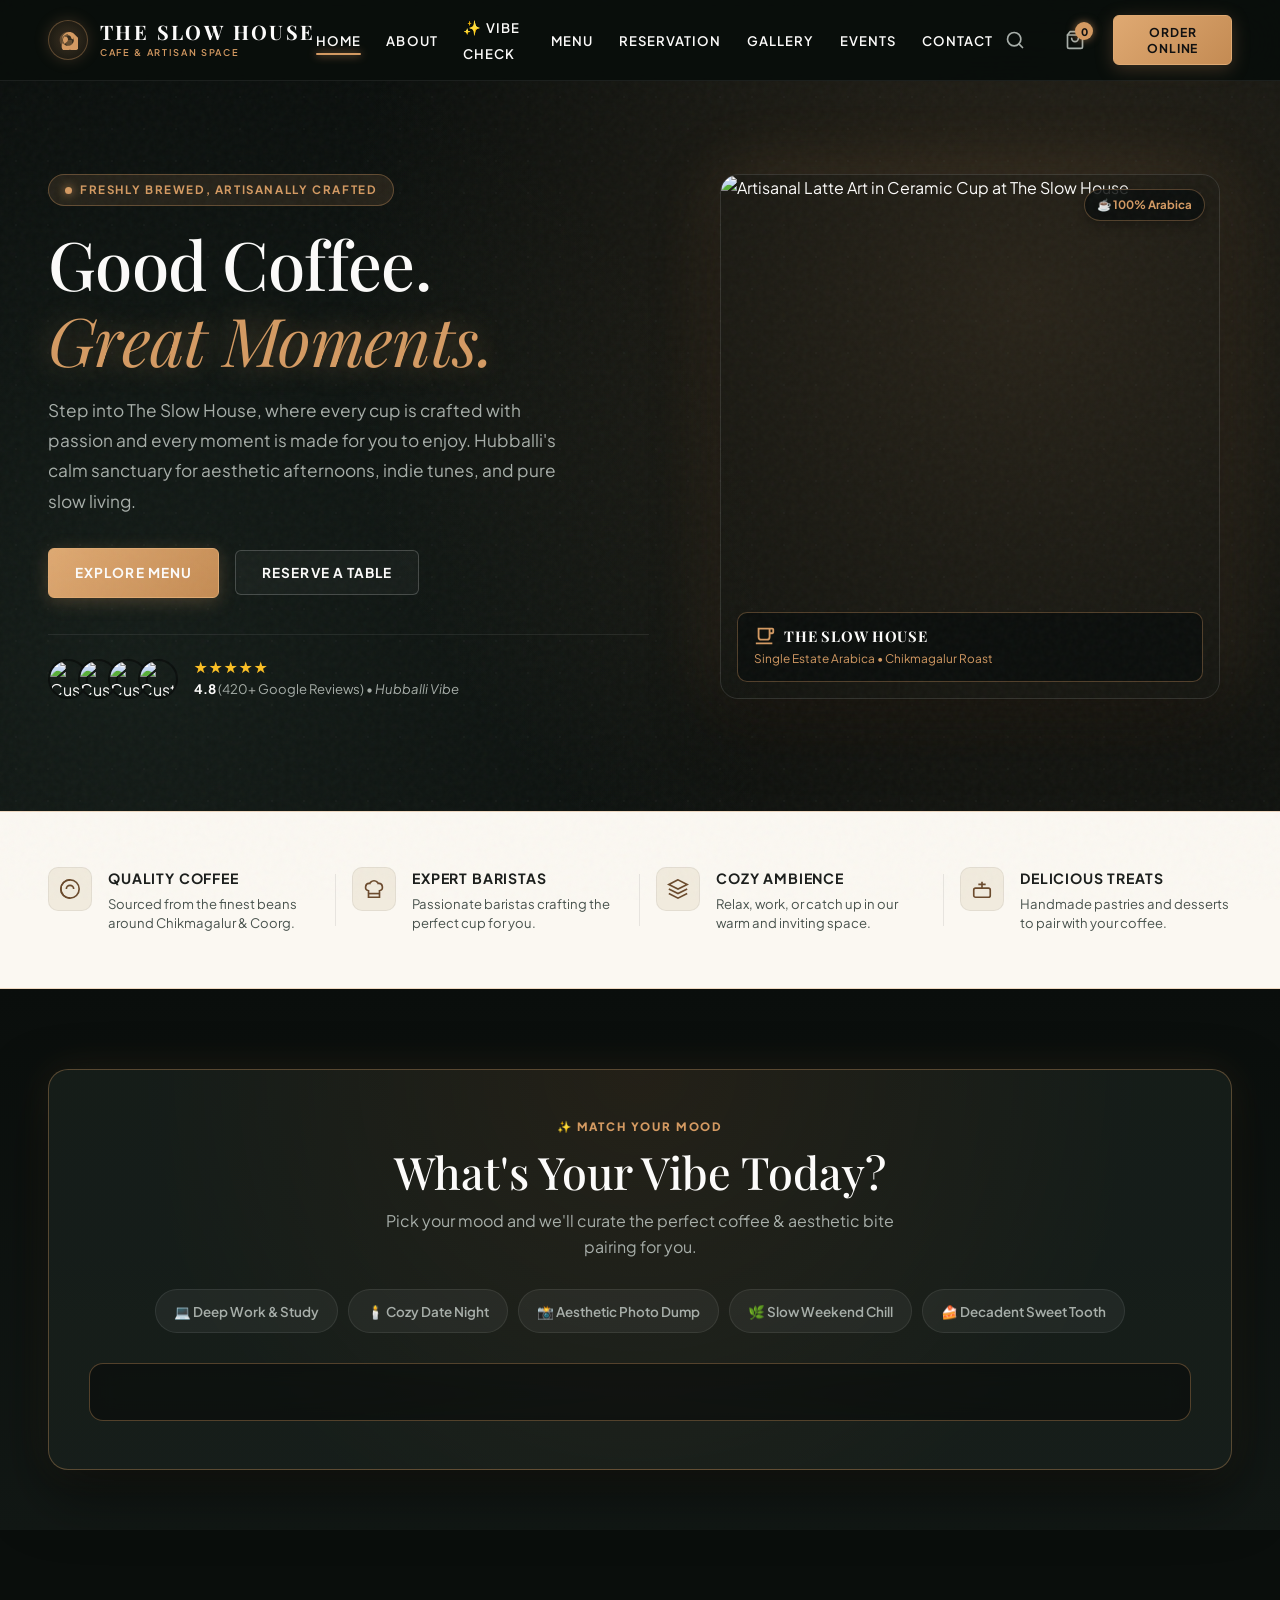
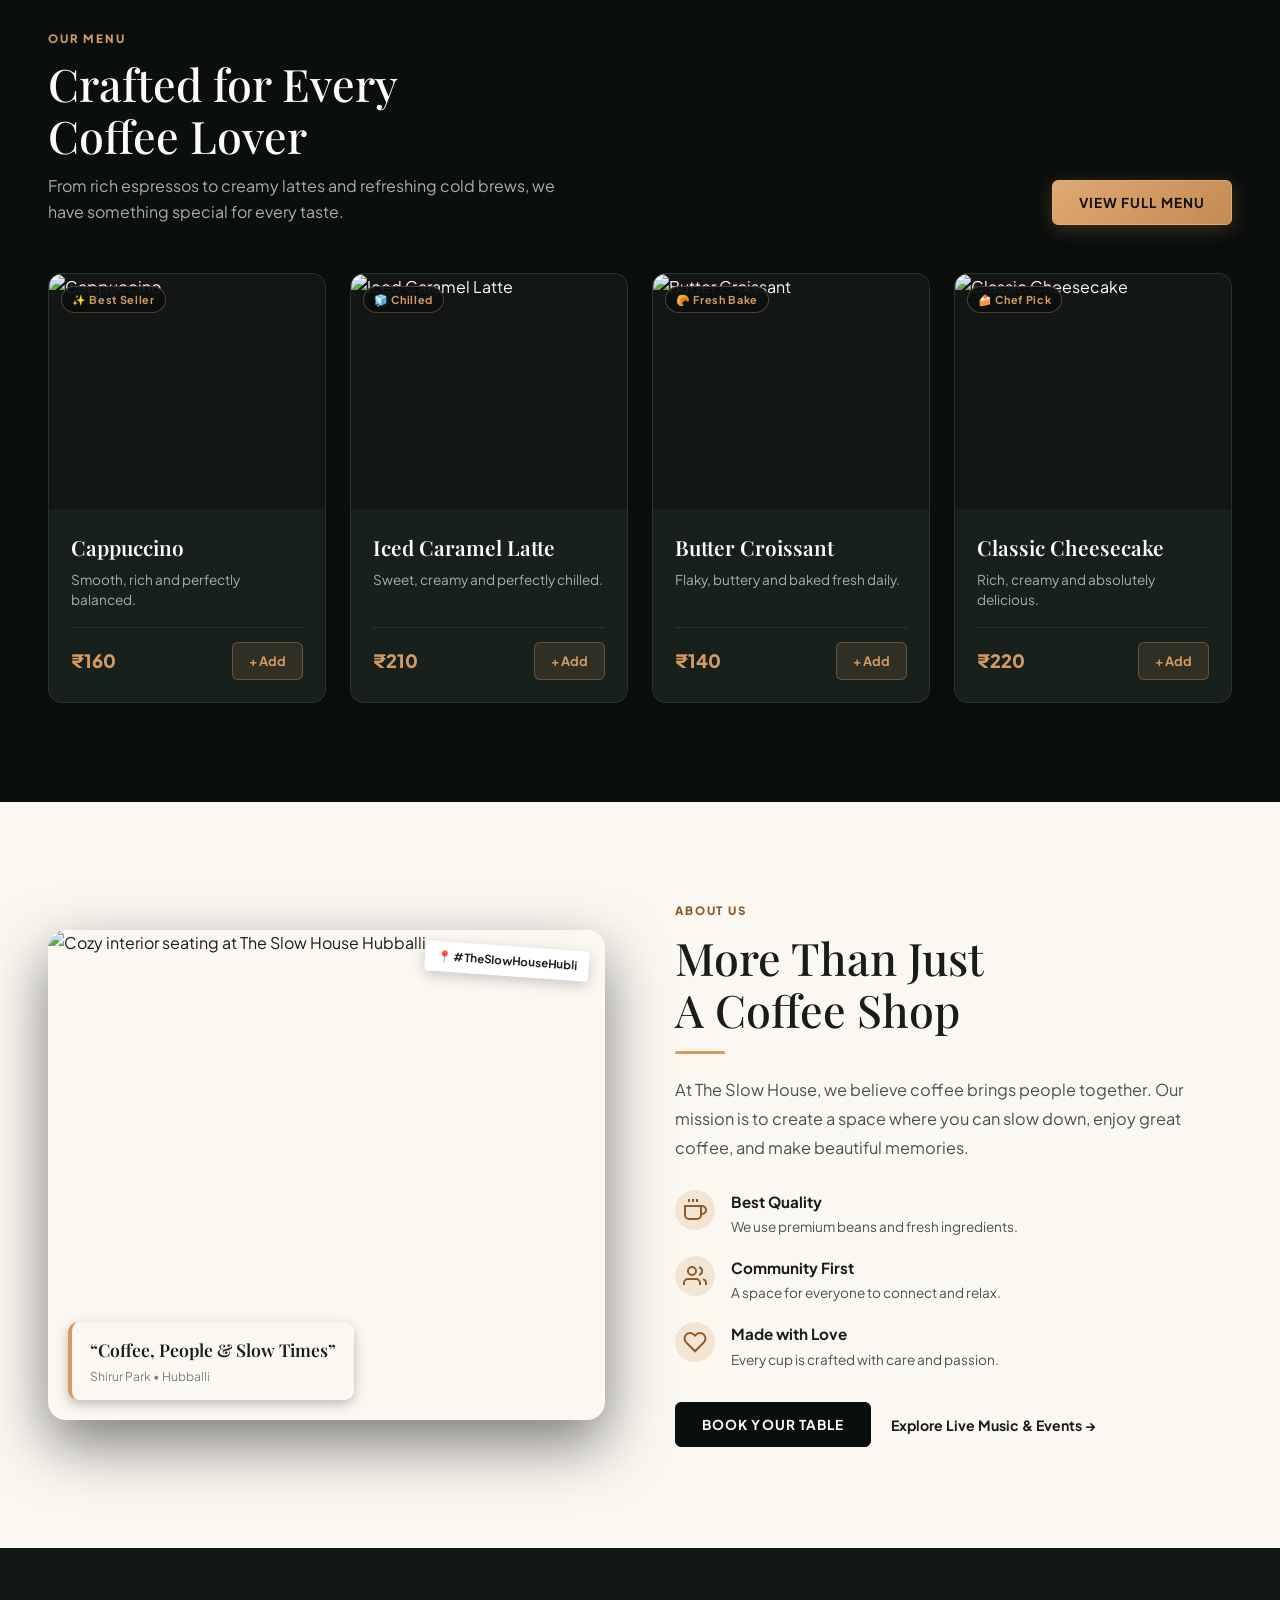
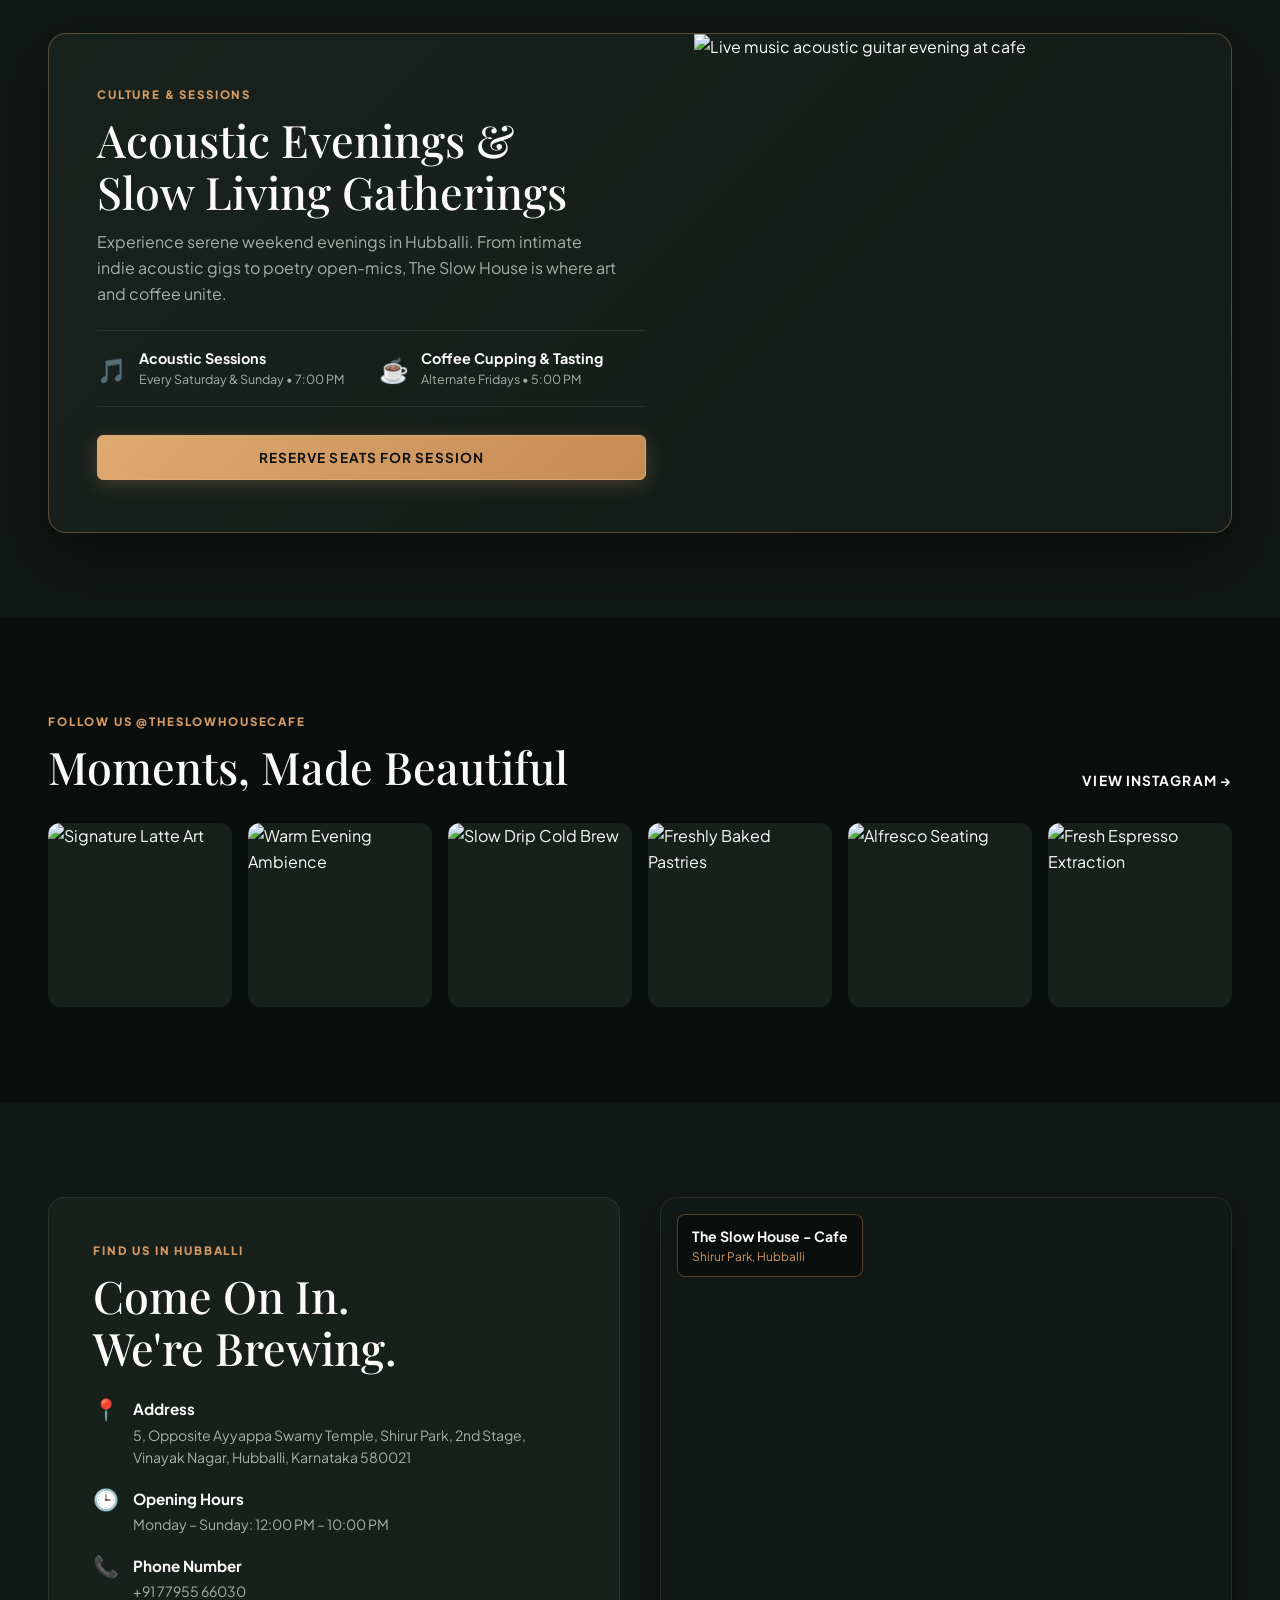
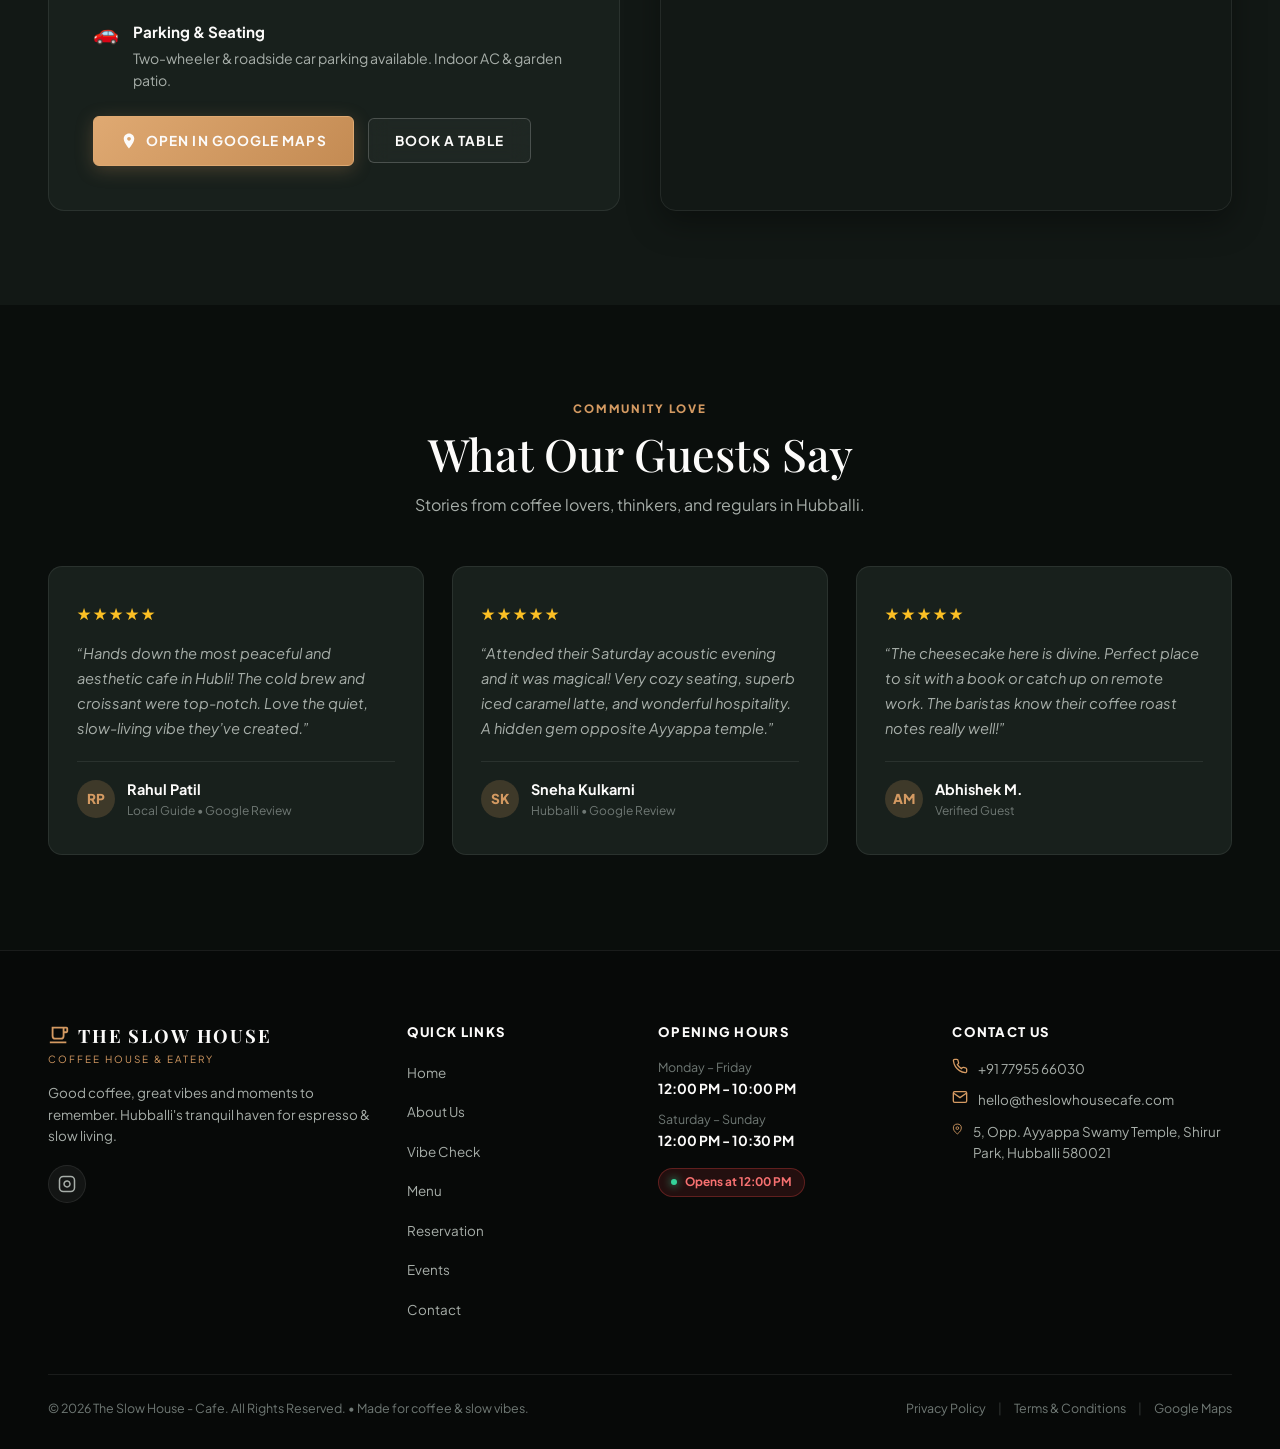
==== index.html @ 72a334a0 "Keep only Instagram icon in footer and remove others" ====
<!DOCTYPE html>
<html lang="en">
<head>
  <meta charset="UTF-8">
  <meta name="viewport" content="width=device-width, initial-scale=1.0">
  <title>The Slow House — Cafe & Artisan Space | Hubballi</title>
  <meta name="description" content="Hubballi's most aesthetic slow living cafe. Specialty coffee, artisanal sourdough, decadent cheesecakes, live indie acoustic nights, and unmatched cozy vibes.">
  
  <!-- Fonts -->
  <link rel="preconnect" href="https://fonts.googleapis.com">
  <link rel="preconnect" href="https://fonts.gstatic.com" crossorigin>
  <link href="https://fonts.googleapis.com/css2?family=Playfair+Display:ital,wght@0,400..900;1,400..900&family=Plus+Jakarta+Sans:wght@300;400;500;600;700;800&family=Space+Grotesk:wght@400;500;600;700&display=swap" rel="stylesheet">
  
  <!-- Styles -->
  <link rel="stylesheet" href="styles.css">
  <link rel="icon" type="image/svg+xml" href="data:image/svg+xml,<svg xmlns='http://www.w3.org/2000/svg' viewBox='0 0 24 24' fill='%23d49a62'><path d='M2,21V19H20V21H2M20,8V5H18V8H20M20,3A2,2 0 0,1 22,5V8A2,2 0 0,1 20,10H18V13A4,4 0 0,1 14,17H8A4,4 0 0,1 4,13V3H20M16,5H6V13A2,2 0 0,0 8,15H14A2,2 0 0,0 16,13V5Z'/></svg>">
</head>
<body class="aesthetic-theme">

  <!-- Scroll Progress Indicator -->
  <div class="scroll-progress-container">
    <div class="scroll-progress-bar" id="scrollProgressBar"></div>
  </div>


  <!-- Background Ambient Glows & Grain Texture -->
  <div class="grain-overlay"></div>
  <div class="ambient-glow glow-1"></div>
  <div class="ambient-glow glow-2"></div>
  <div class="ambient-glow glow-3"></div>


  <!-- Main Navigation Header -->
  <header class="site-header" id="siteHeader">
    <div class="container header-container">
      
      <!-- Brand Logo -->
      <a href="#" class="brand-logo" aria-label="The Slow House Cafe Home">
        <div class="logo-mark">
          <svg viewBox="0 0 24 24" fill="currentColor" class="icon-coffee-bean">
            <path d="M12 2C6.48 2 2 6.48 2 12s4.48 10 10 10 10-4.48 10-10S17.52 2 12 2zm1 17.93c-3.95-.49-7-3.85-7-7.93 0-.62.08-1.21.21-1.79L9 15v1c0 1.1.9 2 2 2v1.93zm6.9-2.54c-.26-.81-1-1.39-1.9-1.39h-1v-3c0-.55-.45-1-1-1H8v-2h2c.55 0 1-.45 1-1V7h2c1.1 0 2-.9 2-2v-.41c2.93 1.19 5 4.06 5 7.41 0 2.08-.8 3.97-2.1 5.4z" opacity="0.3"/>
            <path d="M18.8 4.2C15.5 1.5 10.5 1.8 7.3 5 4.5 7.8 4.1 12 6.1 15.3c-1.3 1.5-1.9 3.5-1.7 5.5.2 2.3 2.1 4.2 4.4 4.4 2 .2 4-0.4 5.5-1.7 3.3 2 7.5 1.6 10.3-1.2 3.2-3.2 3.5-8.2.8-11.5l-6.6-6.6zM12 19c-3.9 0-7-3.1-7-7s3.1-7 7-7 7 3.1 7 7-3.1 7-7 7z"/>
            <path d="M12 6c-3.3 0-6 2.7-6 6 0 1.9.9 3.6 2.3 4.7.4-.8 1-1.5 1.7-2 1.3-.9 2-2.3 2-3.7 0-1.7-1.3-3-3-3-.3 0-.7.1-1 .2.7-1.3 2.1-2.2 3.7-2.2 2.3 0 4.2 1.8 4.3 4.1.9.3 1.7.8 2.3 1.5.3-.8.4-1.6.4-2.6 0-3.3-2.7-6-6-6z"/>
          </svg>
        </div>
        <div class="logo-text">
          <span class="logo-title">THE SLOW HOUSE</span>
          <span class="logo-subtitle">CAFE & ARTISAN SPACE</span>
        </div>
      </a>

      <!-- Desktop Navigation Links -->
      <nav class="desktop-nav" aria-label="Main Navigation">
        <ul class="nav-list">
          <li><a href="#home" class="nav-link active">HOME</a></li>
          <li><a href="#about" class="nav-link">ABOUT</a></li>
          <li><a href="#vibe-finder" class="nav-link"><span class="vibe-sparkle">✨</span>VIBE CHECK</a></li>
          <li><a href="#menu" class="nav-link">MENU</a></li>
          <li><a href="#reservation" class="nav-link">RESERVATION</a></li>
          <li><a href="#gallery" class="nav-link">GALLERY</a></li>
          <li><a href="#events" class="nav-link">EVENTS</a></li>
          <li><a href="#contact" class="nav-link">CONTACT</a></li>
        </ul>
      </nav>

      <!-- Action Buttons -->
      <div class="header-actions">
        <!-- Search Trigger -->
        <button class="icon-btn hover-magnetic" id="searchBtn" aria-label="Search menu" title="Search menu items">
          <svg viewBox="0 0 24 24" width="20" height="20" fill="none" stroke="currentColor" stroke-width="2" stroke-linecap="round" stroke-linejoin="round">
            <circle cx="11" cy="11" r="8"></circle>
            <line x1="21" y1="21" x2="16.65" y2="16.65"></line>
          </svg>
        </button>

        <!-- Cart Trigger with Badge -->
        <button class="icon-btn cart-trigger hover-magnetic" id="cartBtn" aria-label="View order bag" title="Your order bag">
          <svg viewBox="0 0 24 24" width="20" height="20" fill="none" stroke="currentColor" stroke-width="2" stroke-linecap="round" stroke-linejoin="round">
            <path d="M6 2L3 6v14a2 2 0 0 0 2 2h14a2 2 0 0 0 2-2V6l-3-4z"></path>
            <line x1="3" y1="6" x2="21" y2="6"></line>
            <path d="M16 10a4 4 0 0 1-8 0"></path>
          </svg>
          <span class="cart-badge" id="cartCount">0</span>
        </button>

        <!-- Primary CTA -->
        <button class="btn btn-accent btn-sm hover-glow" id="reserveHeaderBtn" onclick="openReservationModal()">ORDER ONLINE</button>

        <!-- Mobile Menu Hamburger -->
        <button class="mobile-toggle" id="mobileMenuToggle" aria-label="Open navigation menu">
          <span></span>
          <span></span>
          <span></span>
        </button>
      </div>

    </div>

    <!-- Mobile Drawer Navigation -->
    <div class="mobile-nav-drawer" id="mobileNavDrawer">
      <ul class="mobile-nav-list">
        <li><a href="#home" class="mobile-nav-link">HOME</a></li>
        <li><a href="#about" class="mobile-nav-link">ABOUT</a></li>
        <li><a href="#vibe-finder" class="mobile-nav-link">✨ VIBE CHECK</a></li>
        <li><a href="#menu" class="mobile-nav-link">MENU</a></li>
        <li><a href="#reservation" class="mobile-nav-link">RESERVATION</a></li>
        <li><a href="#gallery" class="mobile-nav-link">GALLERY</a></li>
        <li><a href="#events" class="mobile-nav-link">EVENTS</a></li>
        <li><a href="#contact" class="mobile-nav-link">CONTACT</a></li>
      </ul>
      <div class="mobile-nav-cta">
        <button class="btn btn-accent btn-block" onclick="openReservationModal()">RESERVE A TABLE</button>
      </div>
    </div>
  </header>

  <!-- HERO SECTION (Matching Reference Image with Aesthetic Upgrades & Steam Animation) -->
  <section class="hero-section" id="home">
    <div class="hero-backdrop"></div>
    <div class="container hero-container">
      
      <!-- Left Content Column -->
      <div class="hero-content reveal-on-scroll">
        <div class="hero-badge badge-shimmer">
          <span class="pulse-dot"></span>
          FRESHLY BREWED, ARTISANALLY CRAFTED
        </div>
        
        <h1 class="hero-title">
          Good Coffee.<br>
          <span class="hero-italic glow-text">Great Moments.</span>
        </h1>
        
        <p class="hero-description">
          Step into The Slow House, where every cup is crafted with passion and every moment is made for you to enjoy. Hubballi's calm sanctuary for aesthetic afternoons, indie tunes, and pure slow living.
        </p>

        <div class="hero-actions">
          <a href="#menu" class="btn btn-accent hover-glow">EXPLORE MENU</a>
          <button class="btn btn-outline hover-glow" onclick="openReservationModal()">RESERVE A TABLE</button>
        </div>

        <!-- Social Proof Widget -->
        <div class="hero-rating-widget">
          <div class="avatar-stack">
            <img src="https://images.unsplash.com/photo-1534528741775-53994a69daeb?w=100&auto=format&fit=crop&q=80" alt="Customer avatar" class="avatar-img">
            <img src="https://images.unsplash.com/photo-1507003211169-0a1dd7228f2d?w=100&auto=format&fit=crop&q=80" alt="Customer avatar" class="avatar-img">
            <img src="https://images.unsplash.com/photo-1494790108377-be9c29b29330?w=100&auto=format&fit=crop&q=80" alt="Customer avatar" class="avatar-img">
            <img src="https://images.unsplash.com/photo-1500648767791-00dcc994a43e?w=100&auto=format&fit=crop&q=80" alt="Customer avatar" class="avatar-img">
          </div>
          <div class="rating-info">
            <div class="stars">
              ★★★★★
            </div>
            <span class="rating-text"><strong>4.8</strong> (420+ Google Reviews) • <em>Hubballi Vibe</em></span>
          </div>
        </div>
      </div>

      <!-- Right Visual Column (Hero Coffee Showcase with Animated Steam & 3D Tilt) -->
      <div class="hero-visual reveal-on-scroll delay-1">
        <div class="hero-image-wrapper tilt-element">
          
          <!-- Animated Steam SVG -->
          <div class="steam-container">
            <svg class="steam-svg steam-1" viewBox="0 0 60 120">
              <path d="M 30 100 Q 10 70 30 40 Q 50 10 30 0" fill="none" stroke="rgba(255, 255, 255, 0.45)" stroke-width="4" stroke-linecap="round"/>
            </svg>
            <svg class="steam-svg steam-2" viewBox="0 0 60 120">
              <path d="M 30 100 Q 50 70 30 40 Q 10 10 30 0" fill="none" stroke="rgba(255, 255, 255, 0.35)" stroke-width="3" stroke-linecap="round"/>
            </svg>
            <svg class="steam-svg steam-3" viewBox="0 0 60 120">
              <path d="M 30 100 Q 15 60 35 30 Q 45 10 30 0" fill="none" stroke="rgba(255, 255, 255, 0.25)" stroke-width="3" stroke-linecap="round"/>
            </svg>
          </div>

          <img src="https://images.unsplash.com/photo-1514432324607-a09d9b4aefdd?w=800&auto=format&fit=crop&q=85" alt="Artisanal Latte Art in Ceramic Cup at The Slow House" class="hero-main-img">
          
          <!-- Aesthetic floating badge -->
          <div class="hero-aesthetic-sticker">
            <span>☕ 100% Arabica</span>
          </div>

          <div class="hero-badge-overlay">
            <div class="overlay-brand">
              <svg viewBox="0 0 24 24" width="22" height="22" fill="#d49a62"><path d="M2,21V19H20V21H2M20,8V5H18V8H20M20,3A2,2 0 0,1 22,5V8A2,2 0 0,1 20,10H18V13A4,4 0 0,1 14,17H8A4,4 0 0,1 4,13V3H20M16,5H6V13A2,2 0 0,0 8,15H14A2,2 0 0,0 16,13V5Z"/></svg>
              <span>THE SLOW HOUSE</span>
            </div>
            <p>Single Estate Arabica • Chikmagalur Roast</p>
          </div>
        </div>
      </div>

    </div>
  </section>

  <!-- FEATURES STRIP (Light Warm Parchment Background) -->
  <section class="features-section">
    <div class="container">
      <div class="features-grid">
        
        <!-- Feature 1 -->
        <div class="feature-card reveal-on-scroll stagger-1">
          <div class="feature-icon-wrapper">
            <svg viewBox="0 0 24 24" class="feature-icon" fill="none" stroke="currentColor" stroke-width="1.8">
              <circle cx="12" cy="12" r="10"/>
              <path d="M8 12a4 4 0 0 1 8 0"/>
              <path d="M12 2a10 10 0 0 0 0 20"/>
            </svg>
          </div>
          <div class="feature-text">
            <h3 class="feature-title">QUALITY COFFEE</h3>
            <p class="feature-desc">Sourced from the finest beans around Chikmagalur & Coorg.</p>
          </div>
        </div>

        <!-- Feature 2 -->
        <div class="feature-card reveal-on-scroll stagger-2">
          <div class="feature-icon-wrapper">
            <svg viewBox="0 0 24 24" class="feature-icon" fill="none" stroke="currentColor" stroke-width="1.8">
              <path d="M6 13.87A4 4 0 0 1 7.41 6a5.11 5.11 0 0 1 1.05-1.54 5 5 0 0 1 7.08 0A5.11 5.11 0 0 1 16.59 6 4 4 0 0 1 18 13.87V21H6Z"/>
              <line x1="6" y1="17" x2="18" y2="17"/>
            </svg>
          </div>
          <div class="feature-text">
            <h3 class="feature-title">EXPERT BARISTAS</h3>
            <p class="feature-desc">Passionate baristas crafting the perfect cup for you.</p>
          </div>
        </div>

        <!-- Feature 3 -->
        <div class="feature-card reveal-on-scroll stagger-3">
          <div class="feature-icon-wrapper">
            <svg viewBox="0 0 24 24" class="feature-icon" fill="none" stroke="currentColor" stroke-width="1.8">
              <path d="M12 2L2 7l10 5 10-5-10-5zM2 17l10 5 10-5M2 12l10 5 10-5"/>
            </svg>
          </div>
          <div class="feature-text">
            <h3 class="feature-title">COZY AMBIENCE</h3>
            <p class="feature-desc">Relax, work, or catch up in our warm and inviting space.</p>
          </div>
        </div>

        <!-- Feature 4 -->
        <div class="feature-card reveal-on-scroll stagger-4">
          <div class="feature-icon-wrapper">
            <svg viewBox="0 0 24 24" class="feature-icon" fill="none" stroke="currentColor" stroke-width="1.8">
              <rect x="3" y="11" width="18" height="10" rx="2"/>
              <path d="M12 4v7M8 7h8"/>
            </svg>
          </div>
          <div class="feature-text">
            <h3 class="feature-title">DELICIOUS TREATS</h3>
            <p class="feature-desc">Handmade pastries and desserts to pair with your coffee.</p>
          </div>
        </div>

      </div>
    </div>
  </section>

  <!-- ============================================== -->
  <!-- GEN Z VIBE FINDER (INTERACTIVE MOOD PICKER)     -->
  <!-- ============================================== -->
  <section class="vibe-finder-section" id="vibe-finder">
    <div class="container">
      <div class="vibe-box reveal-on-scroll">
        <div class="vibe-box-header">
          <span class="section-tag">✨ MATCH YOUR MOOD</span>
          <h2 class="section-heading">What's Your Vibe Today?</h2>
          <p class="section-subtext">Pick your mood and we'll curate the perfect coffee & aesthetic bite pairing for you.</p>
        </div>

        <!-- Vibe Selector Chips -->
        <div class="vibe-chips-wrapper">
          <button class="vibe-chip active" onclick="selectVibe('deep-work')">
            <span>💻 Deep Work & Study</span>
          </button>
          <button class="vibe-chip" onclick="selectVibe('first-date')">
            <span>🕯️ Cozy Date Night</span>
          </button>
          <button class="vibe-chip" onclick="selectVibe('aesthetic-dump')">
            <span>📸 Aesthetic Photo Dump</span>
          </button>
          <button class="vibe-chip" onclick="selectVibe('lazy-sunday')">
            <span>🌿 Slow Weekend Chill</span>
          </button>
          <button class="vibe-chip" onclick="selectVibe('sweet-craving')">
            <span>🍰 Decadent Sweet Tooth</span>
          </button>
        </div>

        <!-- Vibe Pairing Output Result Card -->
        <div class="vibe-result-card" id="vibeResultCard">
          <!-- Injected via JavaScript based on chosen mood -->
        </div>
      </div>
    </div>
  </section>

  <!-- CURATED MENU SECTION (Matching Reference 4-Card Hero Menu Grid with Glow Hover & Tilt) -->
  <section class="menu-section" id="menu">
    <div class="container">
      
      <div class="menu-header-row reveal-on-scroll">
        <div class="menu-header-left">
          <span class="section-tag">OUR MENU</span>
          <h2 class="section-heading">Crafted for Every<br>Coffee Lover</h2>
          <p class="section-subtext">
            From rich espressos to creamy lattes and refreshing cold brews, we have something special for every taste.
          </p>
        </div>
        <div class="menu-header-right">
          <button class="btn btn-accent hover-glow" id="viewFullMenuBtn" onclick="openFullMenuModal()">VIEW FULL MENU</button>
        </div>
      </div>

      <!-- 4 Highlight Cards matching reference screenshot -->
      <div class="curated-menu-grid">
        
        <!-- Item 1: Cappuccino -->
        <div class="menu-item-card tilt-element reveal-on-scroll stagger-1">
          <div class="item-img-container">
            <img src="https://images.unsplash.com/photo-1572442388796-11668a67e53d?w=600&auto=format&fit=crop&q=80" alt="Cappuccino" class="item-img">
            <span class="aesthetic-pill-tag">✨ Best Seller</span>
          </div>
          <div class="item-details">
            <h3 class="item-title">Cappuccino</h3>
            <p class="item-desc">Smooth, rich and perfectly balanced.</p>
            <div class="item-footer">
              <span class="item-price">₹160</span>
              <button class="add-to-cart-btn hover-glow" onclick="addToCart('cappuccino', 'Cappuccino', 160, 'Coffee')" title="Add to Order">
                + Add
              </button>
            </div>
          </div>
        </div>

        <!-- Item 2: Iced Caramel Latte -->
        <div class="menu-item-card tilt-element reveal-on-scroll stagger-2">
          <div class="item-img-container">
            <img src="https://images.unsplash.com/photo-1517701550927-30cf4ba1dba5?w=600&auto=format&fit=crop&q=80" alt="Iced Caramel Latte" class="item-img">
            <span class="aesthetic-pill-tag">🧊 Chilled</span>
          </div>
          <div class="item-details">
            <h3 class="item-title">Iced Caramel Latte</h3>
            <p class="item-desc">Sweet, creamy and perfectly chilled.</p>
            <div class="item-footer">
              <span class="item-price">₹210</span>
              <button class="add-to-cart-btn hover-glow" onclick="addToCart('iced-caramel-latte', 'Iced Caramel Latte', 210, 'Cold Coffee')" title="Add to Order">
                + Add
              </button>
            </div>
          </div>
        </div>

        <!-- Item 3: Butter Croissant -->
        <div class="menu-item-card tilt-element reveal-on-scroll stagger-3">
          <div class="item-img-container">
            <img src="https://images.unsplash.com/photo-1555507036-ab1f4038808a?w=600&auto=format&fit=crop&q=80" alt="Butter Croissant" class="item-img">
            <span class="aesthetic-pill-tag">🥐 Fresh Bake</span>
          </div>
          <div class="item-details">
            <h3 class="item-title">Butter Croissant</h3>
            <p class="item-desc">Flaky, buttery and baked fresh daily.</p>
            <div class="item-footer">
              <span class="item-price">₹140</span>
              <button class="add-to-cart-btn hover-glow" onclick="addToCart('butter-croissant', 'Butter Croissant', 140, 'Bakery')" title="Add to Order">
                + Add
              </button>
            </div>
          </div>
        </div>

        <!-- Item 4: Classic Cheesecake -->
        <div class="menu-item-card tilt-element reveal-on-scroll stagger-4">
          <div class="item-img-container">
            <img src="https://images.unsplash.com/photo-1533134242443-d4fd215305ad?w=600&auto=format&fit=crop&q=80" alt="Classic Cheesecake" class="item-img">
            <span class="aesthetic-pill-tag">🍰 Chef Pick</span>
          </div>
          <div class="item-details">
            <h3 class="item-title">Classic Cheesecake</h3>
            <p class="item-desc">Rich, creamy and absolutely delicious.</p>
            <div class="item-footer">
              <span class="item-price">₹220</span>
              <button class="add-to-cart-btn hover-glow" onclick="addToCart('classic-cheesecake', 'Classic Cheesecake', 220, 'Desserts')" title="Add to Order">
                + Add
              </button>
            </div>
          </div>
        </div>

      </div>

    </div>
  </section>

  <!-- ABOUT US SECTION (Matching the 2-Column Split Layout on Light Background) -->
  <section class="about-section" id="about">
    <div class="container">
      <div class="about-grid">
        
        <!-- Left Image with Atmospheric Cafe Interior & Aesthetic Polaroid badge -->
        <div class="about-image-column reveal-on-scroll">
          <div class="about-image-frame tilt-element">
            <img src="https://images.unsplash.com/photo-1554118811-1e0d58224f24?w=800&auto=format&fit=crop&q=85" alt="Cozy interior seating at The Slow House Hubballi" class="about-main-img">
            <div class="about-badge-card">
              <span class="badge-quote">“Coffee, People & Slow Times”</span>
              <span class="badge-sub">Shirur Park • Hubballi</span>
            </div>
            <div class="aesthetic-polaroid-sticker">
              <span>📍 #TheSlowHouseHubli</span>
            </div>
          </div>
        </div>

        <!-- Right Content -->
        <div class="about-content-column reveal-on-scroll delay-1">
          <span class="section-tag-light">ABOUT US</span>
          <h2 class="section-heading-light">More Than Just<br>A Coffee Shop</h2>
          <div class="divider-line"></div>
          
          <p class="about-narrative">
            At The Slow House, we believe coffee brings people together. Our mission is to create a space where you can slow down, enjoy great coffee, and make beautiful memories.
          </p>

          <!-- 3 Value Pillars -->
          <div class="about-values-list">
            
            <div class="value-item">
              <div class="value-icon">
                <svg viewBox="0 0 24 24" width="24" height="24" fill="none" stroke="currentColor" stroke-width="2">
                  <path d="M18 8h1a4 4 0 0 1 0 8h-1"></path>
                  <path d="M2 8h16v9a4 4 0 0 1-4 4H6a4 4 0 0 1-4-4V8z"></path>
                  <line x1="6" y1="1" x2="6" y2="4"></line>
                  <line x1="10" y1="1" x2="10" y2="4"></line>
                  <line x1="14" y1="1" x2="14" y2="4"></line>
                </svg>
              </div>
              <div class="value-text">
                <h4>Best Quality</h4>
                <p>We use premium beans and fresh ingredients.</p>
              </div>
            </div>

            <div class="value-item">
              <div class="value-icon">
                <svg viewBox="0 0 24 24" width="24" height="24" fill="none" stroke="currentColor" stroke-width="2">
                  <path d="M17 21v-2a4 4 0 0 0-4-4H5a4 4 0 0 0-4 4v2"></path>
                  <circle cx="9" cy="7" r="4"></circle>
                  <path d="M23 21v-2a4 4 0 0 0-3-3.87"></path>
                  <path d="M16 3.13a4 4 0 0 1 0 7.75"></path>
                </svg>
              </div>
              <div class="value-text">
                <h4>Community First</h4>
                <p>A space for everyone to connect and relax.</p>
              </div>
            </div>

            <div class="value-item">
              <div class="value-icon">
                <svg viewBox="0 0 24 24" width="24" height="24" fill="none" stroke="currentColor" stroke-width="2">
                  <path d="M20.84 4.61a5.5 5.5 0 0 0-7.78 0L12 5.67l-1.06-1.06a5.5 5.5 0 0 0-7.78 7.78l1.06 1.06L12 21.23l7.78-7.78 1.06-1.06a5.5 5.5 0 0 0 0-7.78z"></path>
                </svg>
              </div>
              <div class="value-text">
                <h4>Made with Love</h4>
                <p>Every cup is crafted with care and passion.</p>
              </div>
            </div>

          </div>

          <div class="about-action">
            <button class="btn btn-dark hover-glow" onclick="openReservationModal()">Book Your Table</button>
            <a href="#events" class="text-link">Explore Live Music & Events &rarr;</a>
          </div>

        </div>

      </div>
    </div>
  </section>

  <!-- LIVE MUSIC & ACOUSTIC SESSIONS -->
  <section class="events-section" id="events">
    <div class="container">
      <div class="events-card-wrapper reveal-on-scroll">
        <div class="events-content">
          <span class="section-tag">CULTURE & SESSIONS</span>
          <h2 class="section-heading">Acoustic Evenings &<br>Slow Living Gatherings</h2>
          <p class="section-subtext">
            Experience serene weekend evenings in Hubballi. From intimate indie acoustic gigs to poetry open-mics, The Slow House is where art and coffee unite.
          </p>
          <div class="events-meta-grid">
            <div class="event-meta-item">
              <span class="meta-icon">🎵</span>
              <div>
                <strong>Acoustic Sessions</strong>
                <p>Every Saturday & Sunday • 7:00 PM</p>
              </div>
            </div>
            <div class="event-meta-item">
              <span class="meta-icon">☕</span>
              <div>
                <strong>Coffee Cupping & Tasting</strong>
                <p>Alternate Fridays • 5:00 PM</p>
              </div>
            </div>
          </div>
          <button class="btn btn-accent hover-glow" onclick="openReservationModal('Weekend Acoustic Night')">Reserve Seats for Session</button>
        </div>
        <div class="events-visual">
          <img src="https://images.unsplash.com/photo-1511671782779-c97d3d27a1d4?w=800&auto=format&fit=crop&q=80" alt="Live music acoustic guitar evening at cafe" class="events-img">
        </div>
      </div>
    </div>
  </section>

  <!-- INSTAGRAM & MOMENTS GRID (Matching Reference "Moments, Made Beautiful") -->
  <section class="gallery-section" id="gallery">
    <div class="container">
      
      <div class="gallery-header reveal-on-scroll">
        <div class="gallery-header-left">
          <span class="section-tag">FOLLOW US @THESLOWHOUSECAFE</span>
          <h2 class="section-heading">Moments, Made Beautiful</h2>
        </div>
        <div class="gallery-header-right">
          <a href="https://www.instagram.com" target="_blank" rel="noopener noreferrer" class="instagram-link">
            VIEW INSTAGRAM &rarr;
          </a>
        </div>
      </div>

      <!-- 6 Photo Grid matching the screenshot strip with staggered scroll reveal -->
      <div class="moments-grid">
        
        <div class="moment-tile reveal-on-scroll stagger-1" onclick="openLightbox('https://images.unsplash.com/photo-1514432324607-a09d9b4aefdd?w=1200&auto=format&fit=crop&q=85', 'Signature Latte Art • Single Estate')">
          <img src="https://images.unsplash.com/photo-1514432324607-a09d9b4aefdd?w=500&auto=format&fit=crop&q=80" alt="Signature Latte Art" class="moment-img">
          <div class="moment-overlay">
            <span class="moment-icon">📷</span>
          </div>
        </div>

        <div class="moment-tile reveal-on-scroll stagger-2" onclick="openLightbox('https://images.unsplash.com/photo-1554118811-1e0d58224f24?w=1200&auto=format&fit=crop&q=85', 'Warm Evening Ambience • Shirur Park')">
          <img src="https://images.unsplash.com/photo-1554118811-1e0d58224f24?w=500&auto=format&fit=crop&q=80" alt="Warm Evening Ambience" class="moment-img">
          <div class="moment-overlay">
            <span class="moment-icon">📷</span>
          </div>
        </div>

        <div class="moment-tile reveal-on-scroll stagger-3" onclick="openLightbox('https://images.unsplash.com/photo-1517701550927-30cf4ba1dba5?w=1200&auto=format&fit=crop&q=85', 'Slow Drip Cold Brew • 18hr Steep')">
          <img src="https://images.unsplash.com/photo-1517701550927-30cf4ba1dba5?w=500&auto=format&fit=crop&q=80" alt="Slow Drip Cold Brew" class="moment-img">
          <div class="moment-overlay">
            <span class="moment-icon">📷</span>
          </div>
        </div>

        <div class="moment-tile reveal-on-scroll stagger-4" onclick="openLightbox('https://images.unsplash.com/photo-1533134242443-d4fd215305ad?w=1200&auto=format&fit=crop&q=85', 'Freshly Baked Pastries • Daily Oven')">
          <img src="https://images.unsplash.com/photo-1533134242443-d4fd215305ad?w=500&auto=format&fit=crop&q=80" alt="Freshly Baked Pastries" class="moment-img">
          <div class="moment-overlay">
            <span class="moment-icon">📷</span>
          </div>
        </div>

        <div class="moment-tile reveal-on-scroll stagger-5" onclick="openLightbox('https://images.unsplash.com/photo-1521017432531-fbd92d768814?w=1200&auto=format&fit=crop&q=85', 'Alfresco Seating & Greenery')">
          <img src="https://images.unsplash.com/photo-1521017432531-fbd92d768814?w=500&auto=format&fit=crop&q=80" alt="Alfresco Seating" class="moment-img">
          <div class="moment-overlay">
            <span class="moment-icon">📷</span>
          </div>
        </div>

        <div class="moment-tile reveal-on-scroll stagger-6" onclick="openLightbox('https://images.unsplash.com/photo-1511920170033-f8396924c348?w=1200&auto=format&fit=crop&q=85', 'Fresh Espresso Extraction • Golden Crema')">
          <img src="https://images.unsplash.com/photo-1511920170033-f8396924c348?w=500&auto=format&fit=crop&q=80" alt="Fresh Espresso Extraction" class="moment-img">
          <div class="moment-overlay">
            <span class="moment-icon">📷</span>
          </div>
        </div>

      </div>

    </div>
  </section>

  <!-- GOOGLE MAPS & VISIT US SECTION -->
  <section class="visit-section" id="contact">
    <div class="container">
      <div class="visit-grid">
        
        <!-- Location Details Card -->
        <div class="visit-card reveal-on-scroll">
          <span class="section-tag">FIND US IN HUBBALLI</span>
          <h2 class="section-heading">Come On In.<br>We're Brewing.</h2>
          
          <div class="location-details-list">
            
            <div class="location-detail-item">
              <div class="loc-icon">📍</div>
              <div>
                <strong>Address</strong>
                <p>5, Opposite Ayyappa Swamy Temple, Shirur Park, 2nd Stage, Vinayak Nagar, Hubballi, Karnataka 580021</p>
              </div>
            </div>

            <div class="location-detail-item">
              <div class="loc-icon">🕒</div>
              <div>
                <strong>Opening Hours</strong>
                <p>Monday – Sunday: 12:00 PM – 10:00 PM</p>
              </div>
            </div>

            <div class="location-detail-item">
              <div class="loc-icon">📞</div>
              <div>
                <strong>Phone Number</strong>
                <p><a href="tel:+917795566030" class="tel-link">+91 77955 66030</a></p>
              </div>
            </div>

            <div class="location-detail-item">
              <div class="loc-icon">🚗</div>
              <div>
                <strong>Parking & Seating</strong>
                <p>Two-wheeler & roadside car parking available. Indoor AC & garden patio.</p>
              </div>
            </div>

          </div>

          <div class="visit-buttons">
            <a href="https://www.google.com/maps/place/The+slow+house-+Cafe/@15.3610736,75.1181613,17z" target="_blank" rel="noopener noreferrer" class="btn btn-accent hover-glow">
              <svg viewBox="0 0 24 24" width="18" height="18" fill="currentColor" style="margin-right:8px"><path d="M12 2C8.13 2 5 5.13 5 9c0 5.25 7 13 7 13s7-7.75 7-13c0-3.87-3.13-7-7-7zm0 9.5c-1.38 0-2.5-1.12-2.5-2.5s1.12-2.5 2.5-2.5 2.5 1.12 2.5 2.5-1.12 2.5-2.5 2.5z"/></svg>
              Open in Google Maps
            </a>
            <button class="btn btn-outline hover-glow" onclick="openReservationModal()">Book a Table</button>
          </div>
        </div>

        <!-- Google Map Interactive Preview Embed -->
        <div class="map-embed-wrapper reveal-on-scroll delay-1">
          <iframe 
            src="https://maps.google.com/maps?q=15.3610736,75.1181613&hl=en&z=17&output=embed" 
            width="100%" 
            height="100%" 
            style="border:0;" 
            allowfullscreen="" 
            loading="lazy" 
            referrerpolicy="no-referrer-when-downgrade"
            title="The Slow House Cafe Map Location">
          </iframe>
          <div class="map-overlay-badge">
            <strong>The Slow House - Cafe</strong>
            <span>Shirur Park, Hubballi</span>
          </div>
        </div>

      </div>
    </div>
  </section>

  <!-- GOOGLE REVIEWS SECTION -->
  <section class="reviews-section">
    <div class="container">
      <div class="reviews-header text-center reveal-on-scroll">
        <span class="section-tag">COMMUNITY LOVE</span>
        <h2 class="section-heading">What Our Guests Say</h2>
        <p class="section-subtext">Stories from coffee lovers, thinkers, and regulars in Hubballi.</p>
      </div>

      <div class="reviews-grid">
        
        <div class="review-card tilt-element reveal-on-scroll stagger-1">
          <div class="review-stars">★★★★★</div>
          <p class="review-text">“Hands down the most peaceful and aesthetic cafe in Hubli! The cold brew and croissant were top-notch. Love the quiet, slow-living vibe they’ve created.”</p>
          <div class="reviewer-meta">
            <div class="reviewer-avatar">RP</div>
            <div>
              <div class="reviewer-name">Rahul Patil</div>
              <div class="reviewer-label">Local Guide • Google Review</div>
            </div>
          </div>
        </div>

        <div class="review-card tilt-element reveal-on-scroll stagger-2">
          <div class="review-stars">★★★★★</div>
          <p class="review-text">“Attended their Saturday acoustic evening and it was magical! Very cozy seating, superb iced caramel latte, and wonderful hospitality. A hidden gem opposite Ayyappa temple.”</p>
          <div class="reviewer-meta">
            <div class="reviewer-avatar">SK</div>
            <div>
              <div class="reviewer-name">Sneha Kulkarni</div>
              <div class="reviewer-label">Hubballi • Google Review</div>
            </div>
          </div>
        </div>

        <div class="review-card tilt-element reveal-on-scroll stagger-3">
          <div class="review-stars">★★★★★</div>
          <p class="review-text">“The cheesecake here is divine. Perfect place to sit with a book or catch up on remote work. The baristas know their coffee roast notes really well!”</p>
          <div class="reviewer-meta">
            <div class="reviewer-avatar">AM</div>
            <div>
              <div class="reviewer-name">Abhishek M.</div>
              <div class="reviewer-label">Verified Guest</div>
            </div>
          </div>
        </div>

      </div>
    </div>
  </section>

  <!-- FOOTER (Matching Reference Screenshot Design) -->
  <footer class="site-footer">
    <div class="container">
      
      <div class="footer-grid">
        
        <!-- Brand Column -->
        <div class="footer-col brand-col">
          <div class="logo-text">
            <div class="footer-brand-title">
              <svg viewBox="0 0 24 24" width="22" height="22" fill="#d49a62"><path d="M2,21V19H20V21H2M20,8V5H18V8H20M20,3A2,2 0 0,1 22,5V8A2,2 0 0,1 20,10H18V13A4,4 0 0,1 14,17H8A4,4 0 0,1 4,13V3H20M16,5H6V13A2,2 0 0,0 8,15H14A2,2 0 0,0 16,13V5Z"/></svg>
              <span>THE SLOW HOUSE</span>
            </div>
            <span class="footer-brand-sub">COFFEE HOUSE & EATERY</span>
          </div>
          <p class="footer-bio">
            Good coffee, great vibes and moments to remember. Hubballi's tranquil haven for espresso & slow living.
          </p>
          <div class="social-icons">
            <a href="https://www.instagram.com" target="_blank" rel="noopener noreferrer" aria-label="Instagram" class="social-icon hover-magnetic">
              <svg viewBox="0 0 24 24" width="18" height="18" fill="none" stroke="currentColor" stroke-width="2"><rect x="2" y="2" width="20" height="20" rx="5" ry="5"></rect><path d="M16 11.37A4 4 0 1 1 12.63 8 4 4 0 0 1 16 11.37z"></path><line x1="17.5" y1="6.5" x2="17.51" y2="6.5"></line></svg>
            </a>
          </div>
        </div>



        <!-- Quick Links Column -->
        <div class="footer-col links-col">
          <h4 class="footer-col-title">QUICK LINKS</h4>
          <ul class="footer-links-list">
            <li><a href="#home">Home</a></li>
            <li><a href="#about">About Us</a></li>
            <li><a href="#vibe-finder">Vibe Check</a></li>
            <li><a href="#menu">Menu</a></li>
            <li><a href="javascript:void(0)" onclick="openReservationModal()">Reservation</a></li>
            <li><a href="#events">Events</a></li>
            <li><a href="#contact">Contact</a></li>
          </ul>
        </div>

        <!-- Opening Hours Column -->
        <div class="footer-col hours-col">
          <h4 class="footer-col-title">OPENING HOURS</h4>
          <div class="hours-schedule">
            <div class="hours-row">
              <span class="days">Monday – Friday</span>
              <span class="time">12:00 PM - 10:00 PM</span>
            </div>
            <div class="hours-row">
              <span class="days">Saturday – Sunday</span>
              <span class="time">12:00 PM - 10:30 PM</span>
            </div>
            <div class="cafe-live-status" id="cafeStatusBadge">
              <span class="status-indicator"></span>
              <span id="cafeStatusText">Open Now</span>
            </div>
          </div>
        </div>

        <!-- Contact Us Column -->
        <div class="footer-col contact-col">
          <h4 class="footer-col-title">CONTACT US</h4>
          <ul class="footer-contact-list">
            <li>
              <svg viewBox="0 0 24 24" width="16" height="16" fill="none" stroke="#d49a62" stroke-width="2"><path d="M22 16.92v3a2 2 0 0 1-2.18 2 19.79 19.79 0 0 1-8.63-3.07 19.5 19.5 0 0 1-6-6 19.79 19.79 0 0 1-3.07-8.67A2 2 0 0 1 4.11 2h3a2 2 0 0 1 2 1.72 12.84 12.84 0 0 0 .7 2.81 2 2 0 0 1-.45 2.11L8.09 9.91a16 16 0 0 0 6 6l1.27-1.27a2 2 0 0 1 2.11-.45 12.84 12.84 0 0 0 2.81.7A2 2 0 0 1 22 16.92z"></path></svg>
              <a href="tel:+917795566030">+91 77955 66030</a>
            </li>
            <li>
              <svg viewBox="0 0 24 24" width="16" height="16" fill="none" stroke="#d49a62" stroke-width="2"><path d="M4 4h16c1.1 0 2 .9 2 2v12c0 1.1-.9 2-2 2H4c-1.1 0-2-.9-2-2V6c0-1.1.9-2 2-2z"></path><polyline points="22,6 12,13 2,6"></polyline></svg>
              <a href="mailto:hello@theslowhousecafe.com">hello@theslowhousecafe.com</a>
            </li>
            <li>
              <svg viewBox="0 0 24 24" width="16" height="16" fill="none" stroke="#d49a62" stroke-width="2"><path d="M21 10c0 7-9 13-9 13s-9-6-9-13a9 9 0 0 1 18 0z"></path><circle cx="12" cy="10" r="3"></circle></svg>
              <span>5, Opp. Ayyappa Swamy Temple, Shirur Park, Hubballi 580021</span>
            </li>
          </ul>
        </div>

      </div>

      <div class="footer-bottom">
        <p class="copyright">© 2026 The Slow House - Cafe. All Rights Reserved. • Made for coffee & slow vibes.</p>
        <div class="footer-legal">
          <a href="#">Privacy Policy</a>
          <span class="sep">|</span>
          <a href="#">Terms & Conditions</a>
          <span class="sep">|</span>
          <a href="https://www.google.com/maps/place/The+slow+house-+Cafe/@15.3610736,75.1181613,17z" target="_blank" rel="noopener">Google Maps</a>
        </div>
      </div>

    </div>
  </footer>

  <!-- ============================================== -->
  <!-- MODALS & INTERACTIVE DRAWERS                   -->
  <!-- ============================================== -->

  <!-- 1. FULL MENU EXPLORER MODAL -->
  <dialog class="modal-dialog menu-modal" id="fullMenuModal" aria-labelledby="menuModalTitle">
    <div class="modal-inner">
      <div class="modal-header">
        <div>
          <span class="modal-tag">ARTISANAL ROASTS & BITES</span>
          <h2 class="modal-title" id="menuModalTitle">The Slow House Full Menu</h2>
        </div>
        <button class="modal-close-btn" onclick="closeFullMenuModal()" aria-label="Close menu">&times;</button>
      </div>

      <!-- Menu Category Filter Tabs -->
      <div class="menu-tabs-bar">
        <button class="menu-tab active" onclick="filterMenu('all')">All Items</button>
        <button class="menu-tab" onclick="filterMenu('coffee')">Specialty Coffee</button>
        <button class="menu-tab" onclick="filterMenu('cold-brews')">Cold Brews & Iced</button>
        <button class="menu-tab" onclick="filterMenu('bakery')">Artisan Bakery</button>
        <button class="menu-tab" onclick="filterMenu('bites')">Gourmet Bites & Pizza</button>
        <button class="menu-tab" onclick="filterMenu('desserts')">Desserts & Treats</button>
      </div>

      <!-- Menu Search & Veg Filter -->
      <div class="menu-search-bar">
        <input type="text" id="menuSearchInput" placeholder="Search dish, roast, beverage..." oninput="handleMenuSearch(event)">
        <label class="veg-toggle">
          <input type="checkbox" id="vegOnlyCheckbox" onchange="toggleVegOnly(event)">
          <span>🌱 Vegetarian Only</span>
        </label>
      </div>

      <!-- Modal Menu Items Grid -->
      <div class="modal-menu-grid" id="fullMenuGrid">
        <!-- Rendered dynamically by JS -->
      </div>
    </div>
  </dialog>

  <!-- 2. TABLE RESERVATION MODAL -->
  <dialog class="modal-dialog" id="reservationModal" aria-labelledby="reservationTitle">
    <div class="modal-inner modal-narrow">
      <div class="modal-header">
        <div>
          <span class="modal-tag">JOIN US IN SHIRUR PARK</span>
          <h2 class="modal-title" id="reservationTitle">Reserve Your Table</h2>
        </div>
        <button class="modal-close-btn" onclick="closeReservationModal()" aria-label="Close dialog">&times;</button>
      </div>
      
      <form class="reservation-form" id="reservationForm" onsubmit="handleReservationSubmit(event)">
        <div class="form-row">
          <div class="form-group">
            <label for="resName">Full Name *</label>
            <input type="text" id="resName" required placeholder="e.g. Anand Kumar">
          </div>
          <div class="form-group">
            <label for="resPhone">Phone Number *</label>
            <input type="tel" id="resPhone" required placeholder="+91 98765 43210">
          </div>
        </div>

        <div class="form-row">
          <div class="form-group">
            <label for="resDate">Reservation Date *</label>
            <input type="date" id="resDate" required>
          </div>
          <div class="form-group">
            <label for="resTime">Time Slot *</label>
            <select id="resTime" required>
              <option value="">Select Time Slot</option>
              <option value="12:00 PM">12:00 PM (Lunch)</option>
              <option value="01:30 PM">01:30 PM (Lunch)</option>
              <option value="03:30 PM">03:30 PM (Coffee & Reads)</option>
              <option value="05:00 PM">05:00 PM (Golden Hour / Sunset)</option>
              <option value="06:30 PM">06:30 PM (Twilight Hour)</option>
              <option value="07:30 PM">07:30 PM (Acoustic Night)</option>
              <option value="08:30 PM">08:30 PM (Late Night & Bakes)</option>
            </select>
          </div>
        </div>

        <div class="form-row">
          <div class="form-group">
            <label for="resGuests">Number of Guests *</label>
            <select id="resGuests" required>
              <option value="1">1 Person (Solo / Study / Remote Work)</option>
              <option value="2" selected>2 Persons (Cozy Date / Meetup)</option>
              <option value="3">3 Persons</option>
              <option value="4">4 Persons</option>
              <option value="5-8">5-8 Persons (Group Lounge)</option>
              <option value="8+">8+ Persons (Party / Gathering)</option>
            </select>
          </div>
          <div class="form-group">
            <label for="resSeating">Preferred Seating</label>
            <select id="resSeating">
              <option value="Indoor Cozy Lounge">Indoor Cozy Lounge (AC)</option>
              <option value="Garden Patio">Garden Patio (Open Air)</option>
              <option value="Near Acoustic Stage">Near Acoustic Stage</option>
              <option value="Work & Reading Corner">Work & Reading Corner</option>
            </select>
          </div>
        </div>

        <div class="form-group">
          <label for="resSpecial">Special Notes or Dietary Preferences (Optional)</label>
          <textarea id="resSpecial" rows="2" placeholder="Birthday celebration, oat milk, quiet study table, etc."></textarea>
        </div>

        <button type="submit" class="btn btn-accent btn-block hover-glow">Confirm Reservation</button>
        <p class="form-subnote">Instant confirmation. Details will also sync with WhatsApp.</p>
      </form>
    </div>
  </dialog>

  <!-- 3. CART & ONLINE ORDER DRAWER -->
  <div class="cart-drawer-overlay" id="cartDrawerOverlay" onclick="closeCartDrawer()"></div>
  <aside class="cart-drawer" id="cartDrawer" aria-label="Order Cart">
    <div class="cart-drawer-header">
      <div class="cart-title-row">
        <svg viewBox="0 0 24 24" width="20" height="20" fill="none" stroke="#d49a62" stroke-width="2"><path d="M6 2L3 6v14a2 2 0 0 0 2 2h14a2 2 0 0 0 2-2V6l-3-4z"></path><line x1="3" y1="6" x2="21" y2="6"></line><path d="M16 10a4 4 0 0 1-8 0"></path></svg>
        <h3>Your Order Bag</h3>
      </div>
      <button class="modal-close-btn" onclick="closeCartDrawer()" aria-label="Close cart">&times;</button>
    </div>

    <!-- Order items list -->
    <div class="cart-items-container" id="cartItemsContainer">
      <!-- Injected by JS -->
    </div>

    <!-- Order summary & checkout footer -->
    <div class="cart-drawer-footer" id="cartDrawerFooter">
      <div class="order-type-switch">
        <label>
          <input type="radio" name="orderType" value="Dine-in" checked>
          <span>☕ Dine-in (At Cafe)</span>
        </label>
        <label>
          <input type="radio" name="orderType" value="Takeaway">
          <span>🛍️ Takeaway / Pickup</span>
        </label>
      </div>

      <div class="cart-summary-row">
        <span>Subtotal</span>
        <span id="cartSubtotal">₹0</span>
      </div>
      <div class="cart-summary-row">
        <span>Taxes & Service (5%)</span>
        <span id="cartTax">₹0</span>
      </div>
      <div class="cart-summary-row total-row">
        <span>Total Amount</span>
        <span id="cartTotal">₹0</span>
      </div>

      <button class="btn btn-accent btn-block hover-glow" onclick="checkoutOrder()">
        Proceed to Order (WhatsApp / Instant)
      </button>
    </div>
  </aside>

  <!-- 4. SEARCH MODAL -->
  <dialog class="modal-dialog" id="searchModal" aria-labelledby="searchModalTitle">
    <div class="modal-inner modal-narrow">
      <div class="modal-header">
        <h2 class="modal-title" id="searchModalTitle">Search The Slow House</h2>
        <button class="modal-close-btn" onclick="closeSearchModal()" aria-label="Close search">&times;</button>
      </div>
      <div class="search-input-wrap">
        <input type="text" id="globalSearchInput" placeholder="Type coffee name, pastry, snack..." oninput="handleGlobalSearch(event)" autofocus>
      </div>
      <div class="search-results-list" id="searchResultsList">
        <p class="search-placeholder">Start typing to see delicious recommendations...</p>
      </div>
    </div>
  </dialog>

  <!-- 5. LIGHTBOX MODAL (For Moments Gallery) -->
  <dialog class="modal-dialog lightbox-dialog" id="lightboxModal">
    <div class="lightbox-content">
      <button class="modal-close-btn lightbox-close" onclick="closeLightbox()">&times;</button>
      <img src="" alt="Gallery Preview" id="lightboxImg" class="lightbox-img">
      <p id="lightboxCaption" class="lightbox-caption"></p>
    </div>
  </dialog>

  <!-- TOAST NOTIFICATION POPUP -->
  <div class="toast-container" id="toastContainer" aria-live="polite"></div>

  <!-- Scripts -->
  <script src="app.js"></script>
</body>
</html>
---- styles.css ----
/* ==========================================================================
   THE SLOW HOUSE — CAFE & ARTISAN SPACE
   Fully Responsive Design System (Optimized for Mobile, Tablet & PC)
   ========================================================================== */

:root {
  /* Color Palette — Luxury Dark Obsidian & Warm Honey Amber */
  --bg-dark: #0a0e0c;
  --bg-dark-surface: #121815;
  --bg-dark-card: #18201c;
  --bg-dark-card-hover: #202b25;
  
  --bg-light: #fbf8f2;
  --bg-light-surface: #f1ebdE;
  --bg-light-card: #ffffff;
  
  --accent-gold: #d49a62;
  --accent-gold-hover: #c0854d;
  --accent-gold-light: rgba(212, 154, 98, 0.15);
  --accent-gold-border: rgba(212, 154, 98, 0.35);
  --accent-gold-glow: rgba(212, 154, 98, 0.4);
  
  --text-light-primary: #fcfbfa;
  --text-light-secondary: #a7aea9;
  --text-light-muted: #6f7874;
  
  --text-dark-primary: #191c1a;
  --text-dark-secondary: #48524d;
  --text-dark-muted: #78837e;
  
  --border-dark: rgba(255, 255, 255, 0.08);
  --border-light: rgba(0, 0, 0, 0.08);
  
  /* Typography */
  --font-serif: 'Playfair Display', Georgia, serif;
  --font-sans: 'Plus Jakarta Sans', -apple-system, BlinkMacSystemFont, 'Segoe UI', Roboto, sans-serif;
  --font-display: 'Space Grotesk', var(--font-sans);
  
  /* Motion & Easing */
  --ease-out-expo: cubic-bezier(0.16, 1, 0.3, 1);
  --ease-spring: cubic-bezier(0.34, 1.56, 0.64, 1);
  --transition-fast: 0.2s ease;
  --transition-normal: 0.35s var(--ease-out-expo);
  --transition-smooth: 0.6s var(--ease-out-expo);
  
  /* Shadows & Glows */
  --shadow-sm: 0 4px 12px rgba(0, 0, 0, 0.25);
  --shadow-md: 0 12px 32px rgba(0, 0, 0, 0.35);
  --shadow-lg: 0 24px 60px rgba(0, 0, 0, 0.5);
  --shadow-gold: 0 8px 28px rgba(212, 154, 98, 0.3);
}

/* Reset & Base */
*, *::before, *::after {
  box-sizing: border-box;
  margin: 0;
  padding: 0;
  -webkit-tap-highlight-color: transparent;
}

html {
  scroll-behavior: smooth;
  font-size: 16px;
  -webkit-font-smoothing: antialiased;
  -moz-osx-font-smoothing: grayscale;
}

body {
  font-family: var(--font-sans);
  background-color: var(--bg-dark);
  color: var(--text-light-primary);
  line-height: 1.6;
  overflow-x: hidden;
  position: relative;
  min-height: 100vh;
  padding-bottom: env(safe-area-inset-bottom, 0);
}

/* Universal Link Resets */
a, 
a:link, 
a:visited,
a:active,
a:focus {
  color: inherit;
  text-decoration: none;
  transition: color var(--transition-fast), transform var(--transition-fast);
}

a[href^="tel:"],
a[href^="mailto:"],
a[x-apple-data-detectors] {
  color: inherit !important;
  text-decoration: none !important;
  font-size: inherit !important;
  font-family: inherit !important;
  font-weight: inherit !important;
  line-height: inherit !important;
}

img {
  max-width: 100%;
  height: auto;
  display: block;
}

button, input, select, textarea {
  font-family: inherit;
  font-size: inherit;
}

/* ==========================================================================
   SCROLL PROGRESS BAR & AMBIENT GLOWS
   ========================================================================== */
.scroll-progress-container {
  position: fixed;
  top: 0;
  left: 0;
  width: 100%;
  height: 3px;
  z-index: 2000;
  background: transparent;
}

.scroll-progress-bar {
  height: 100%;
  width: 0%;
  background: linear-gradient(90deg, #d49a62 0%, #f3c293 50%, #d49a62 100%);
  box-shadow: 0 0 10px rgba(212, 154, 98, 0.8);
  transition: width 0.1s ease-out;
}

/* Ambient Grain & Glow Blobs */
.grain-overlay {
  position: fixed;
  inset: 0;
  background-image: url("data:image/svg+xml,%3Csvg viewBox='0 0 200 200' xmlns='http://www.w3.org/2000/svg'%3E%3Cfilter id='noiseFilter'%3E%3CfeTurbulence type='fractalNoise' baseFrequency='0.8' numOctaves='3' stitchTiles='stitch'/%3E%3C/filter%3E%3Crect width='100%25' height='100%25' filter='url(%23noiseFilter)' opacity='0.035'/%3E%3C/svg%3E");
  pointer-events: none;
  z-index: 999;
}

.ambient-glow {
  position: fixed;
  border-radius: 50%;
  filter: blur(120px);
  pointer-events: none;
  z-index: 0;
  opacity: 0.35;
}

.glow-1 {
  width: 450px;
  height: 450px;
  top: 10%;
  right: -100px;
  background: radial-gradient(circle, rgba(212, 154, 98, 0.25) 0%, transparent 70%);
}

.glow-2 {
  width: 500px;
  height: 500px;
  bottom: 20%;
  left: -150px;
  background: radial-gradient(circle, rgba(46, 68, 57, 0.3) 0%, transparent 70%);
}

.glow-3 {
  width: 400px;
  height: 400px;
  top: 60%;
  right: 20%;
  background: radial-gradient(circle, rgba(212, 154, 98, 0.15) 0%, transparent 70%);
}


/* ==========================================================================
   SCROLL REVEAL ANIMATIONS (IntersectionObserver-Driven)
   ========================================================================== */
.reveal-on-scroll {
  opacity: 0;
  transform: translateY(36px) scale(0.98);
  filter: blur(5px);
  transition: opacity 0.8s var(--ease-out-expo), 
              transform 0.8s var(--ease-out-expo), 
              filter 0.8s var(--ease-out-expo);
  will-change: opacity, transform, filter;
}

.reveal-on-scroll.is-revealed {
  opacity: 1;
  transform: translateY(0) scale(1);
  filter: blur(0);
}

.delay-1 { transition-delay: 0.15s; }
.delay-2 { transition-delay: 0.3s; }
.stagger-1 { transition-delay: 0.08s; }
.stagger-2 { transition-delay: 0.16s; }
.stagger-3 { transition-delay: 0.24s; }
.stagger-4 { transition-delay: 0.32s; }
.stagger-5 { transition-delay: 0.4s; }
.stagger-6 { transition-delay: 0.48s; }

/* 3D Tilt Card Effect */
.tilt-element {
  transition: transform 0.4s var(--ease-out-expo), box-shadow 0.4s var(--ease-out-expo);
  transform-style: preserve-3d;
}

/* Container */
.container {
  width: 100%;
  max-width: 1240px;
  margin-left: auto;
  margin-right: auto;
  padding-left: clamp(16px, 4vw, 28px);
  padding-right: clamp(16px, 4vw, 28px);
  position: relative;
  z-index: 1;
}

/* ==========================================================================
   NAVIGATION & HEADER
   ========================================================================== */
.site-header {
  position: sticky;
  top: 0;
  z-index: 1000;
  background-color: rgba(10, 14, 12, 0.88);
  backdrop-filter: blur(20px);
  -webkit-backdrop-filter: blur(20px);
  border-bottom: 1px solid var(--border-dark);
  transition: all var(--transition-normal);
}

.site-header.scrolled {
  background-color: rgba(8, 11, 10, 0.96);
  border-bottom-color: rgba(212, 154, 98, 0.25);
  box-shadow: 0 10px 30px rgba(0, 0, 0, 0.6);
}

.header-container {
  display: flex;
  align-items: center;
  justify-content: space-between;
  height: clamp(68px, 9vw, 80px);
}

.brand-logo {
  display: flex;
  align-items: center;
  gap: 12px;
  flex-shrink: 0;
}

.logo-mark {
  width: clamp(34px, 5vw, 40px);
  height: clamp(34px, 5vw, 40px);
  border-radius: 50%;
  background: radial-gradient(circle, rgba(212, 154, 98, 0.25) 0%, rgba(212, 154, 98, 0.05) 100%);
  border: 1px solid var(--accent-gold-border);
  display: flex;
  align-items: center;
  justify-content: center;
  color: var(--accent-gold);
  box-shadow: 0 0 15px rgba(212, 154, 98, 0.2);
}

.logo-mark svg {
  width: 20px;
  height: 20px;
}

.logo-text {
  display: flex;
  flex-direction: column;
}

.logo-title {
  font-family: var(--font-serif);
  font-size: clamp(1.05rem, 2.5vw, 1.25rem);
  font-weight: 700;
  letter-spacing: 0.12em;
  color: var(--text-light-primary);
  line-height: 1.1;
  white-space: nowrap;
}

.logo-subtitle {
  font-size: 0.58rem;
  letter-spacing: 0.18em;
  color: var(--accent-gold);
  font-weight: 600;
  margin-top: 2px;
  white-space: nowrap;
}

.desktop-nav .nav-list {
  display: flex;
  align-items: center;
  list-style: none;
  gap: clamp(16px, 2vw, 28px);
}

.nav-link {
  font-size: 0.82rem;
  font-weight: 600;
  letter-spacing: 0.08em;
  color: var(--text-light-secondary);
  position: relative;
  padding: 6px 0;
  transition: color var(--transition-fast);
}

.vibe-sparkle {
  margin-right: 4px;
  font-size: 0.9rem;
}

.nav-link:hover,
.nav-link.active {
  color: var(--text-light-primary);
}

.nav-link.active::after {
  content: '';
  position: absolute;
  bottom: 0;
  left: 0;
  width: 100%;
  height: 2px;
  background-color: var(--accent-gold);
  border-radius: 2px;
  box-shadow: 0 0 8px var(--accent-gold);
}

.header-actions {
  display: flex;
  align-items: center;
  gap: clamp(10px, 2vw, 16px);
}

.icon-btn {
  background: transparent;
  border: none;
  color: var(--text-light-secondary);
  cursor: pointer;
  padding: 10px;
  min-width: 44px;
  min-height: 44px;
  border-radius: 50%;
  display: flex;
  align-items: center;
  justify-content: center;
  transition: all var(--transition-fast);
  position: relative;
}

.icon-btn:hover {
  color: var(--text-light-primary);
  background-color: rgba(255, 255, 255, 0.08);
}

.cart-badge {
  position: absolute;
  top: 4px;
  right: 4px;
  background-color: var(--accent-gold);
  color: #111;
  font-size: 0.65rem;
  font-weight: 800;
  width: 18px;
  height: 18px;
  border-radius: 50%;
  display: flex;
  align-items: center;
  justify-content: center;
  box-shadow: 0 0 8px rgba(212, 154, 98, 0.6);
}

/* Buttons */
.btn {
  display: inline-flex;
  align-items: center;
  justify-content: center;
  font-weight: 700;
  letter-spacing: 0.08em;
  font-size: 0.85rem;
  padding: 13px 26px;
  min-height: 44px;
  border-radius: 6px;
  cursor: pointer;
  transition: all var(--transition-normal);
  border: 1px solid transparent;
  text-transform: uppercase;
  position: relative;
  overflow: hidden;
  text-align: center;
}

.btn-sm {
  padding: 8px 16px;
  font-size: 0.76rem;
  min-height: 38px;
}

.btn-block {
  width: 100%;
}

.btn-accent {
  background: linear-gradient(135deg, #dfa972 0%, #c48b53 100%);
  color: #111;
  border-color: #dfa972;
  box-shadow: 0 4px 18px rgba(212, 154, 98, 0.25);
}

.btn-accent:hover,
.hover-glow:hover {
  transform: translateY(-3px);
  box-shadow: 0 8px 30px rgba(212, 154, 98, 0.45);
}

.btn-outline {
  background-color: rgba(255, 255, 255, 0.03);
  color: var(--text-light-primary);
  border-color: rgba(255, 255, 255, 0.2);
  backdrop-filter: blur(10px);
}

.btn-outline:hover {
  background-color: rgba(255, 255, 255, 0.1);
  border-color: var(--text-light-primary);
  transform: translateY(-3px);
}

.btn-dark {
  background-color: var(--bg-dark);
  color: var(--text-light-primary);
  border-color: var(--bg-dark);
}

.btn-dark:hover {
  background-color: var(--bg-dark-card);
  border-color: var(--accent-gold-border);
  transform: translateY(-3px);
  box-shadow: var(--shadow-md);
}

/* Mobile Toggle Hamburger */
.mobile-toggle {
  display: none;
  flex-direction: column;
  justify-content: space-around;
  width: 44px;
  height: 44px;
  padding: 10px;
  background: transparent;
  border: none;
  cursor: pointer;
}

.mobile-toggle span {
  display: block;
  width: 24px;
  height: 2px;
  background-color: var(--text-light-primary);
  border-radius: 2px;
  transition: all var(--transition-normal);
}

.mobile-nav-drawer {
  display: none;
  background-color: rgba(18, 24, 21, 0.98);
  backdrop-filter: blur(20px);
  border-top: 1px solid var(--border-dark);
  padding: 24px;
  box-shadow: var(--shadow-lg);
  animation: slideDown 0.3s var(--ease-out-expo);
}

@keyframes slideDown {
  from { opacity: 0; transform: translateY(-10px); }
  to { opacity: 1; transform: translateY(0); }
}

.mobile-nav-drawer.open {
  display: block;
}

.mobile-nav-list {
  list-style: none;
  display: flex;
  flex-direction: column;
  gap: 18px;
  margin-bottom: 24px;
}

.mobile-nav-link {
  font-size: 1.05rem;
  font-weight: 600;
  color: var(--text-light-secondary);
  display: block;
  padding: 6px 0;
}

.mobile-nav-link:hover {
  color: var(--accent-gold);
}

/* ==========================================================================
   HERO SECTION
   ========================================================================== */
.hero-section {
  position: relative;
  min-height: calc(90vh - 80px);
  display: flex;
  align-items: center;
  padding: clamp(40px, 8vw, 80px) 0 clamp(50px, 10vw, 100px);
  background: radial-gradient(circle at 80% 30%, rgba(212, 154, 98, 0.15) 0%, transparent 60%),
              radial-gradient(circle at 10% 80%, rgba(30, 42, 36, 0.5) 0%, transparent 50%),
              var(--bg-dark);
  overflow: hidden;
}

.hero-backdrop {
  position: absolute;
  inset: 0;
  background-image: radial-gradient(rgba(255, 255, 255, 0.04) 1px, transparent 1px);
  background-size: 32px 32px;
  opacity: 0.6;
  pointer-events: none;
}

.hero-container {
  position: relative;
  display: grid;
  grid-template-columns: 1.15fr 1fr;
  align-items: center;
  gap: clamp(32px, 5vw, 60px);
}

.hero-badge {
  display: inline-flex;
  align-items: center;
  gap: 8px;
  background-color: rgba(212, 154, 98, 0.12);
  border: 1px solid var(--accent-gold-border);
  color: var(--accent-gold);
  font-size: clamp(0.65rem, 1.8vw, 0.72rem);
  font-weight: 700;
  letter-spacing: 0.14em;
  padding: 6px 16px;
  border-radius: 100px;
  margin-bottom: 20px;
  text-transform: uppercase;
}

.badge-shimmer {
  position: relative;
  overflow: hidden;
}

.badge-shimmer::after {
  content: '';
  position: absolute;
  top: -50%;
  left: -60%;
  width: 40%;
  height: 200%;
  background: linear-gradient(90deg, transparent, rgba(255, 255, 255, 0.3), transparent);
  transform: rotate(25deg);
  animation: shimmer 4s infinite;
}

@keyframes shimmer {
  0% { left: -60%; }
  30% { left: 140%; }
  100% { left: 140%; }
}

.pulse-dot {
  width: 7px;
  height: 7px;
  border-radius: 50%;
  background-color: var(--accent-gold);
  box-shadow: 0 0 10px var(--accent-gold);
  animation: pulse 2s infinite;
}

@keyframes pulse {
  0% { transform: scale(0.9); opacity: 0.7; }
  50% { transform: scale(1.4); opacity: 1; }
  100% { transform: scale(0.9); opacity: 0.7; }
}

.hero-title {
  font-family: var(--font-serif);
  font-size: clamp(2.4rem, 6.5vw, 4.2rem);
  font-weight: 500;
  line-height: 1.12;
  letter-spacing: -0.01em;
  color: var(--text-light-primary);
  margin-bottom: 18px;
}

.hero-italic {
  font-style: italic;
  font-weight: 400;
  color: var(--accent-gold);
}

.glow-text {
  text-shadow: 0 0 30px rgba(212, 154, 98, 0.4);
}

.hero-description {
  font-size: clamp(0.95rem, 2vw, 1.08rem);
  color: var(--text-light-secondary);
  line-height: 1.75;
  max-width: 520px;
  margin-bottom: 32px;
}

.hero-actions {
  display: flex;
  flex-wrap: wrap;
  align-items: center;
  gap: 16px;
  margin-bottom: 36px;
}

.hero-rating-widget {
  display: flex;
  align-items: center;
  gap: 16px;
  padding-top: 24px;
  border-top: 1px solid var(--border-dark);
}

.avatar-stack {
  display: flex;
}

.avatar-img {
  width: 40px;
  height: 40px;
  border-radius: 50%;
  object-fit: cover;
  border: 2px solid var(--bg-dark);
  margin-left: -10px;
  transition: transform var(--transition-fast);
}

.avatar-img:hover {
  transform: translateY(-4px);
  z-index: 2;
}

.avatar-img:first-child {
  margin-left: 0;
}

.rating-info {
  display: flex;
  flex-direction: column;
}

.stars {
  color: #fbbf24;
  font-size: 0.95rem;
  letter-spacing: 2px;
  line-height: 1;
}

.rating-text {
  font-size: 0.82rem;
  color: var(--text-light-secondary);
  margin-top: 4px;
}

.rating-text strong {
  color: var(--text-light-primary);
}

/* Hero Visual with Rising Steam */
.hero-visual {
  position: relative;
  display: flex;
  justify-content: center;
  width: 100%;
}

.hero-image-wrapper {
  position: relative;
  width: 100%;
  max-width: 500px;
  aspect-ratio: 1 / 1.05;
  border-radius: clamp(14px, 3vw, 18px);
  overflow: hidden;
  box-shadow: var(--shadow-lg), 0 0 70px rgba(212, 154, 98, 0.18);
  border: 1px solid rgba(255, 255, 255, 0.12);
}

.hero-main-img {
  width: 100%;
  height: 100%;
  object-fit: cover;
  transition: transform 1.2s var(--ease-out-expo);
}

.hero-image-wrapper:hover .hero-main-img {
  transform: scale(1.05);
}

/* Rising Coffee Steam */
.steam-container {
  position: absolute;
  top: 15%;
  left: 45%;
  width: 80px;
  height: 120px;
  pointer-events: none;
  z-index: 10;
}

.steam-svg {
  position: absolute;
  width: 40px;
  height: 100px;
  opacity: 0;
}

.steam-1 {
  left: 0;
  animation: steamRise 3.5s infinite ease-out;
}

.steam-2 {
  left: 20px;
  animation: steamRise 3.8s infinite ease-out 1.2s;
}

.steam-3 {
  left: 10px;
  animation: steamRise 4.2s infinite ease-out 2.1s;
}

@keyframes steamRise {
  0% { transform: translateY(20px) scaleX(0.8); opacity: 0; }
  30% { opacity: 0.6; }
  70% { opacity: 0.4; }
  100% { transform: translateY(-80px) scaleX(1.4); opacity: 0; }
}

.hero-aesthetic-sticker {
  position: absolute;
  top: 14px;
  right: 14px;
  background: rgba(10, 14, 12, 0.85);
  backdrop-filter: blur(8px);
  border: 1px solid var(--accent-gold-border);
  color: var(--accent-gold);
  font-size: 0.72rem;
  font-weight: 700;
  padding: 6px 12px;
  border-radius: 100px;
  box-shadow: 0 4px 12px rgba(0, 0, 0, 0.3);
}

.hero-badge-overlay {
  position: absolute;
  bottom: 16px;
  left: 16px;
  right: 16px;
  background: rgba(10, 14, 12, 0.85);
  backdrop-filter: blur(16px);
  -webkit-backdrop-filter: blur(16px);
  border: 1px solid var(--accent-gold-border);
  padding: 12px 16px;
  border-radius: 10px;
}

.overlay-brand {
  display: flex;
  align-items: center;
  gap: 8px;
  color: var(--text-light-primary);
  font-family: var(--font-serif);
  font-weight: 700;
  font-size: 0.92rem;
  letter-spacing: 0.05em;
  margin-bottom: 2px;
}

.hero-badge-overlay p {
  font-size: 0.74rem;
  color: var(--accent-gold);
}

/* ==========================================================================
   FEATURES STRIP (Parchment Light Section)
   ========================================================================== */
.features-section {
  background-color: var(--bg-light);
  color: var(--text-dark-primary);
  padding: clamp(40px, 6vw, 55px) 0;
  border-top: 1px solid var(--accent-gold-border);
  border-bottom: 1px solid var(--accent-gold-border);
  position: relative;
  z-index: 2;
}

.features-grid {
  display: grid;
  grid-template-columns: repeat(4, 1fr);
  gap: clamp(20px, 3vw, 32px);
}

.feature-card {
  display: flex;
  align-items: flex-start;
  gap: 16px;
  position: relative;
}

.feature-card:not(:last-child)::after {
  content: '';
  position: absolute;
  right: -16px;
  top: 10%;
  height: 80%;
  width: 1px;
  background-color: rgba(0, 0, 0, 0.08);
}

.feature-icon-wrapper {
  width: 44px;
  height: 44px;
  border-radius: 10px;
  background-color: var(--bg-light-surface);
  border: 1px solid rgba(0, 0, 0, 0.06);
  display: flex;
  align-items: center;
  justify-content: center;
  color: #6a492b;
  flex-shrink: 0;
  transition: transform var(--transition-fast);
}

.feature-card:hover .feature-icon-wrapper {
  transform: scale(1.1) rotate(-5deg);
  background-color: #ede2d2;
}

.feature-icon {
  width: 22px;
  height: 22px;
}

.feature-title {
  font-size: 0.88rem;
  font-weight: 700;
  letter-spacing: 0.06em;
  color: var(--text-dark-primary);
  margin-bottom: 4px;
}

.feature-desc {
  font-size: 0.82rem;
  color: var(--text-dark-secondary);
  line-height: 1.5;
}

/* ==========================================================================
   GEN Z VIBE FINDER (INTERACTIVE MOOD PICKER)
   ========================================================================== */
.vibe-finder-section {
  padding: clamp(50px, 8vw, 80px) 0 clamp(40px, 6vw, 60px);
  background: linear-gradient(180deg, var(--bg-dark) 0%, var(--bg-dark-surface) 100%);
  position: relative;
}

.vibe-box {
  background: radial-gradient(circle at 50% 0%, rgba(212, 154, 98, 0.12) 0%, rgba(24, 32, 28, 0.8) 70%);
  border: 1px solid var(--accent-gold-border);
  border-radius: clamp(14px, 3vw, 20px);
  padding: clamp(24px, 5vw, 48px) clamp(16px, 4vw, 40px);
  box-shadow: var(--shadow-lg), 0 0 40px rgba(212, 154, 98, 0.1);
}

.vibe-box-header {
  text-align: center;
  max-width: 620px;
  margin: 0 auto 30px;
}

.vibe-box-header .section-subtext {
  margin: 10px auto 0;
}

.vibe-chips-wrapper {
  display: flex;
  flex-wrap: wrap;
  justify-content: center;
  gap: 10px;
  margin-bottom: 30px;
}

.vibe-chip {
  background: rgba(255, 255, 255, 0.05);
  border: 1px solid var(--border-dark);
  color: var(--text-light-secondary);
  font-size: 0.84rem;
  font-weight: 600;
  padding: 10px 18px;
  min-height: 44px;
  border-radius: 100px;
  cursor: pointer;
  transition: all var(--transition-fast);
}

.vibe-chip:hover {
  background: rgba(212, 154, 98, 0.15);
  border-color: var(--accent-gold-border);
  color: var(--text-light-primary);
  transform: translateY(-2px);
}

.vibe-chip.active {
  background: var(--accent-gold);
  border-color: var(--accent-gold);
  color: #111;
  box-shadow: 0 4px 20px rgba(212, 154, 98, 0.4);
  transform: translateY(-2px);
}

.vibe-result-card {
  display: grid;
  grid-template-columns: 1fr 1.4fr;
  gap: clamp(20px, 4vw, 32px);
  align-items: center;
  background: rgba(10, 14, 12, 0.7);
  border: 1px solid var(--accent-gold-border);
  border-radius: 14px;
  padding: clamp(18px, 3vw, 28px);
  backdrop-filter: blur(12px);
  animation: fadeIn 0.4s ease;
}

@keyframes fadeIn {
  from { opacity: 0; transform: translateY(10px); }
  to { opacity: 1; transform: translateY(0); }
}

.vibe-result-img {
  width: 100%;
  height: clamp(180px, 30vw, 240px);
  border-radius: 12px;
  object-fit: cover;
  border: 1px solid var(--border-dark);
}

.vibe-result-info {
  display: flex;
  flex-direction: column;
  gap: 12px;
}

.vibe-tag {
  font-size: 0.72rem;
  font-weight: 800;
  letter-spacing: 0.1em;
  color: var(--accent-gold);
  text-transform: uppercase;
}

.vibe-result-title {
  font-family: var(--font-serif);
  font-size: clamp(1.4rem, 3vw, 1.8rem);
  font-weight: 600;
  color: var(--text-light-primary);
}

.vibe-result-desc {
  font-size: 0.9rem;
  color: var(--text-light-secondary);
  line-height: 1.6;
}

.vibe-pairing-strip {
  display: flex;
  flex-wrap: wrap;
  align-items: center;
  gap: 10px;
  background: rgba(255, 255, 255, 0.04);
  padding: 10px 14px;
  border-radius: 8px;
  font-size: 0.85rem;
}

/* ==========================================================================
   CURATED MENU SECTION
   ========================================================================== */
.menu-section {
  padding: clamp(60px, 10vw, 100px) 0;
  background-color: var(--bg-dark);
}

.menu-header-row {
  display: flex;
  align-items: flex-end;
  justify-content: space-between;
  margin-bottom: clamp(30px, 5vw, 48px);
  gap: 24px;
}

.section-tag {
  font-size: 0.72rem;
  font-weight: 800;
  letter-spacing: 0.16em;
  color: var(--accent-gold);
  text-transform: uppercase;
  display: block;
  margin-bottom: 10px;
}

.section-heading {
  font-family: var(--font-serif);
  font-size: clamp(2rem, 5vw, 2.8rem);
  line-height: 1.15;
  color: var(--text-light-primary);
  font-weight: 500;
}

.section-subtext {
  font-size: clamp(0.9rem, 2vw, 1rem);
  color: var(--text-light-secondary);
  max-width: 520px;
  margin-top: 12px;
  line-height: 1.6;
}

.curated-menu-grid {
  display: grid;
  grid-template-columns: repeat(4, 1fr);
  gap: clamp(16px, 2.5vw, 24px);
}

.menu-item-card {
  background-color: var(--bg-dark-card);
  border: 1px solid var(--border-dark);
  border-radius: 14px;
  overflow: hidden;
  display: flex;
  flex-direction: column;
  transition: all var(--transition-normal);
}

.menu-item-card:hover {
  background-color: var(--bg-dark-card-hover);
  border-color: var(--accent-gold-border);
  transform: translateY(-6px);
  box-shadow: 0 16px 40px rgba(0, 0, 0, 0.6), 0 0 30px rgba(212, 154, 98, 0.15);
}

.item-img-container {
  position: relative;
  width: 100%;
  aspect-ratio: 1 / 0.85;
  overflow: hidden;
  background-color: #121715;
}

.item-img {
  width: 100%;
  height: 100%;
  object-fit: cover;
  transition: transform var(--transition-smooth);
}

.menu-item-card:hover .item-img {
  transform: scale(1.08);
}

.aesthetic-pill-tag {
  position: absolute;
  top: 12px;
  left: 12px;
  background-color: rgba(10, 14, 12, 0.85);
  backdrop-filter: blur(10px);
  border: 1px solid var(--accent-gold-border);
  color: var(--accent-gold);
  font-size: 0.68rem;
  font-weight: 700;
  letter-spacing: 0.06em;
  padding: 4px 10px;
  border-radius: 100px;
}

.item-details {
  padding: clamp(16px, 3vw, 22px);
  display: flex;
  flex-direction: column;
  flex-grow: 1;
}

.item-title {
  font-family: var(--font-serif);
  font-size: clamp(1.15rem, 2.5vw, 1.3rem);
  font-weight: 600;
  color: var(--text-light-primary);
  margin-bottom: 6px;
}

.item-desc {
  font-size: 0.85rem;
  color: var(--text-light-secondary);
  line-height: 1.5;
  margin-bottom: 16px;
  flex-grow: 1;
}

.item-footer {
  display: flex;
  align-items: center;
  justify-content: space-between;
  padding-top: 14px;
  border-top: 1px solid var(--border-dark);
}

.item-price {
  font-size: 1.15rem;
  font-weight: 800;
  color: var(--accent-gold);
}

.add-to-cart-btn {
  background-color: rgba(212, 154, 98, 0.12);
  border: 1px solid var(--accent-gold-border);
  color: var(--accent-gold);
  font-size: 0.8rem;
  font-weight: 700;
  padding: 8px 16px;
  min-height: 38px;
  border-radius: 6px;
  cursor: pointer;
  transition: all var(--transition-fast);
}

.add-to-cart-btn:hover {
  background-color: var(--accent-gold);
  color: #111;
  box-shadow: 0 0 12px rgba(212, 154, 98, 0.5);
}

/* ==========================================================================
   ABOUT US SECTION (Light Contrast)
   ========================================================================== */
.about-section {
  background-color: var(--bg-light);
  color: var(--text-dark-primary);
  padding: clamp(60px, 10vw, 100px) 0;
  position: relative;
}

.about-grid {
  display: grid;
  grid-template-columns: 1fr 1fr;
  align-items: center;
  gap: clamp(32px, 6vw, 70px);
}

.about-image-column {
  position: relative;
}

.about-image-frame {
  position: relative;
  border-radius: clamp(14px, 3vw, 18px);
  overflow: hidden;
  box-shadow: var(--shadow-lg);
}

.about-main-img {
  width: 100%;
  height: clamp(320px, 45vw, 490px);
  object-fit: cover;
}

.about-badge-card {
  position: absolute;
  bottom: 20px;
  left: 20px;
  background-color: rgba(251, 248, 242, 0.94);
  backdrop-filter: blur(12px);
  padding: 14px 18px;
  border-radius: 10px;
  border-left: 4px solid var(--accent-gold);
  box-shadow: var(--shadow-sm);
  display: flex;
  flex-direction: column;
}

.aesthetic-polaroid-sticker {
  position: absolute;
  top: 16px;
  right: 16px;
  background: #ffffff;
  color: #222;
  font-weight: 700;
  font-size: 0.72rem;
  padding: 6px 12px;
  border-radius: 4px;
  box-shadow: 0 4px 14px rgba(0, 0, 0, 0.2);
  transform: rotate(4deg);
}

.badge-quote {
  font-family: var(--font-serif);
  font-size: clamp(0.95rem, 2vw, 1.1rem);
  font-weight: 600;
  color: var(--text-dark-primary);
}

.badge-sub {
  font-size: 0.76rem;
  color: var(--text-dark-muted);
  margin-top: 2px;
}

.section-tag-light {
  font-size: 0.72rem;
  font-weight: 800;
  letter-spacing: 0.16em;
  color: #8c5b29;
  text-transform: uppercase;
  display: block;
  margin-bottom: 12px;
}

.section-heading-light {
  font-family: var(--font-serif);
  font-size: clamp(2rem, 5vw, 2.8rem);
  line-height: 1.15;
  color: var(--text-dark-primary);
  font-weight: 500;
}

.divider-line {
  width: 50px;
  height: 3px;
  background-color: var(--accent-gold);
  margin: 16px 0 22px;
  border-radius: 2px;
}

.about-narrative {
  font-size: clamp(0.95rem, 2vw, 1.02rem);
  color: var(--text-dark-secondary);
  line-height: 1.75;
  margin-bottom: 28px;
}

.about-values-list {
  display: flex;
  flex-direction: column;
  gap: 18px;
  margin-bottom: 32px;
}

.value-item {
  display: flex;
  align-items: flex-start;
  gap: 16px;
}

.value-icon {
  width: 40px;
  height: 40px;
  border-radius: 50%;
  background-color: rgba(212, 154, 98, 0.2);
  color: #8c5b29;
  display: flex;
  align-items: center;
  justify-content: center;
  flex-shrink: 0;
}

.value-text h4 {
  font-size: 0.95rem;
  font-weight: 700;
  color: var(--text-dark-primary);
  margin-bottom: 2px;
}

.value-text p {
  font-size: 0.85rem;
  color: var(--text-dark-secondary);
}

.about-action {
  display: flex;
  flex-wrap: wrap;
  align-items: center;
  gap: 20px;
}

.text-link {
  font-size: 0.88rem;
  font-weight: 700;
  color: #8c5b29;
  transition: transform var(--transition-fast);
  padding: 6px 0;
}

.text-link:hover {
  transform: translateX(4px);
  text-decoration: underline;
}

/* ==========================================================================
   EVENTS & ACOUSTIC SESSIONS
   ========================================================================== */
.events-section {
  padding: clamp(50px, 8vw, 85px) 0;
  background-color: var(--bg-dark-surface);
}

.events-card-wrapper {
  background: linear-gradient(135deg, #18221d 0%, #151b18 100%);
  border: 1px solid var(--accent-gold-border);
  border-radius: clamp(14px, 3vw, 18px);
  display: grid;
  grid-template-columns: 1.2fr 1fr;
  overflow: hidden;
  box-shadow: var(--shadow-lg);
}

.events-content {
  padding: clamp(28px, 5vw, 52px) clamp(20px, 4vw, 48px);
  display: flex;
  flex-direction: column;
  justify-content: center;
}

.events-meta-grid {
  display: grid;
  grid-template-columns: 1fr 1fr;
  gap: 16px;
  margin: 24px 0 28px;
  padding: 16px 0;
  border-top: 1px solid var(--border-dark);
  border-bottom: 1px solid var(--border-dark);
}

.event-meta-item {
  display: flex;
  align-items: center;
  gap: 12px;
}

.meta-icon {
  font-size: 1.5rem;
}

.event-meta-item strong {
  display: block;
  font-size: 0.9rem;
  color: var(--text-light-primary);
}

.event-meta-item p {
  font-size: 0.78rem;
  color: var(--text-light-secondary);
}

.events-visual {
  height: 100%;
}

.events-img {
  width: 100%;
  height: 100%;
  object-fit: cover;
}

/* ==========================================================================
   GALLERY / INSTAGRAM MOMENTS
   ========================================================================== */
.gallery-section {
  padding: clamp(50px, 8vw, 95px) 0;
  background-color: var(--bg-dark);
}

.gallery-header {
  display: flex;
  align-items: flex-end;
  justify-content: space-between;
  margin-bottom: 30px;
  gap: 20px;
}

.instagram-link {
  font-size: 0.86rem;
  font-weight: 700;
  letter-spacing: 0.08em;
  color: var(--accent-gold);
  white-space: nowrap;
}

.instagram-link:hover {
  text-decoration: underline;
}

.moments-grid {
  display: grid;
  grid-template-columns: repeat(6, 1fr);
  gap: clamp(10px, 2vw, 16px);
}

.moment-tile {
  position: relative;
  aspect-ratio: 1 / 1;
  border-radius: 12px;
  overflow: hidden;
  cursor: pointer;
  background-color: var(--bg-dark-card);
}

.moment-img {
  width: 100%;
  height: 100%;
  object-fit: cover;
  transition: transform var(--transition-smooth);
}

.moment-overlay {
  position: absolute;
  inset: 0;
  background: rgba(10, 14, 12, 0.65);
  display: flex;
  align-items: center;
  justify-content: center;
  opacity: 0;
  transition: opacity var(--transition-normal);
}

.moment-icon {
  font-size: 1.5rem;
  transform: scale(0.6);
  transition: transform var(--transition-normal);
}

.moment-tile:hover .moment-img {
  transform: scale(1.1);
}

.moment-tile:hover .moment-overlay {
  opacity: 1;
}

.moment-tile:hover .moment-icon {
  transform: scale(1);
}

/* ==========================================================================
   VISIT & GOOGLE MAPS
   ========================================================================== */
.visit-section {
  padding: clamp(50px, 8vw, 95px) 0;
  background-color: var(--bg-dark-surface);
}

.visit-grid {
  display: grid;
  grid-template-columns: 1fr 1fr;
  gap: clamp(24px, 4vw, 40px);
  align-items: stretch;
}

.visit-card {
  background-color: var(--bg-dark-card);
  border: 1px solid var(--border-dark);
  border-radius: 16px;
  padding: clamp(24px, 5vw, 44px);
  display: flex;
  flex-direction: column;
}

.location-details-list {
  display: flex;
  flex-direction: column;
  gap: 18px;
  margin: 24px 0;
}

.location-detail-item {
  display: flex;
  align-items: flex-start;
  gap: 14px;
}

.loc-icon {
  font-size: 1.3rem;
  line-height: 1;
  margin-top: 2px;
}

.location-detail-item strong {
  display: block;
  font-size: 0.95rem;
  color: var(--text-light-primary);
  margin-bottom: 2px;
}

.location-detail-item p,
.location-detail-item a,
.tel-link {
  font-size: 0.88rem;
  color: var(--text-light-secondary);
  text-decoration: none;
  transition: color var(--transition-fast);
}

.location-detail-item a:hover,
.tel-link:hover {
  color: var(--accent-gold) !important;
  text-decoration: underline;
}

.visit-buttons {
  display: flex;
  flex-wrap: wrap;
  align-items: center;
  gap: 14px;
  margin-top: auto;
}

.map-embed-wrapper {
  position: relative;
  min-height: clamp(280px, 40vw, 420px);
  border-radius: 16px;
  overflow: hidden;
  border: 1px solid var(--border-dark);
  box-shadow: var(--shadow-md);
}

.map-overlay-badge {
  position: absolute;
  top: 16px;
  left: 16px;
  background: rgba(10, 14, 12, 0.9);
  backdrop-filter: blur(10px);
  border: 1px solid var(--accent-gold-border);
  padding: 10px 14px;
  border-radius: 8px;
  display: flex;
  flex-direction: column;
}

.map-overlay-badge strong {
  font-size: 0.88rem;
  color: var(--text-light-primary);
}

.map-overlay-badge span {
  font-size: 0.74rem;
  color: var(--accent-gold);
}

/* ==========================================================================
   REVIEWS SECTION
   ========================================================================== */
.reviews-section {
  padding: clamp(50px, 8vw, 95px) 0;
  background-color: var(--bg-dark);
}

.text-center {
  text-align: center;
}

.text-center .section-subtext {
  margin-left: auto;
  margin-right: auto;
}

.reviews-grid {
  display: grid;
  grid-template-columns: repeat(3, 1fr);
  gap: clamp(16px, 3vw, 28px);
  margin-top: clamp(30px, 5vw, 48px);
}

.review-card {
  background-color: var(--bg-dark-card);
  border: 1px solid var(--border-dark);
  border-radius: 14px;
  padding: clamp(20px, 4vw, 34px) clamp(16px, 3vw, 28px);
  display: flex;
  flex-direction: column;
  justify-content: space-between;
  transition: all var(--transition-normal);
}

.review-card:hover {
  border-color: var(--accent-gold-border);
  transform: translateY(-6px);
  box-shadow: var(--shadow-md);
}

.review-stars {
  color: #fbbf24;
  font-size: 1rem;
  letter-spacing: 2px;
  margin-bottom: 14px;
}

.review-text {
  font-size: 0.92rem;
  color: var(--text-light-secondary);
  line-height: 1.7;
  font-style: italic;
  margin-bottom: 20px;
}

.reviewer-meta {
  display: flex;
  align-items: center;
  gap: 12px;
  padding-top: 16px;
  border-top: 1px solid var(--border-dark);
}

.reviewer-avatar {
  width: 38px;
  height: 38px;
  border-radius: 50%;
  background-color: rgba(212, 154, 98, 0.2);
  color: var(--accent-gold);
  font-weight: 800;
  font-size: 0.85rem;
  display: flex;
  align-items: center;
  justify-content: center;
}

.reviewer-name {
  font-size: 0.9rem;
  font-weight: 700;
  color: var(--text-light-primary);
}

.reviewer-label {
  font-size: 0.75rem;
  color: var(--text-light-muted);
}

/* ==========================================================================
   FOOTER
   ========================================================================== */
.site-footer {
  background-color: #070908;
  border-top: 1px solid var(--border-dark);
  padding: clamp(40px, 8vw, 70px) 0 30px;
  position: relative;
  z-index: 2;
}

.footer-grid {
  display: grid;
  grid-template-columns: 1.5fr 1fr 1.2fr 1.3fr;
  gap: clamp(24px, 4vw, 36px);
  margin-bottom: clamp(30px, 5vw, 50px);
}

.footer-brand-title {
  display: flex;
  align-items: center;
  gap: 8px;
  font-family: var(--font-serif);
  font-size: 1.15rem;
  font-weight: 700;
  letter-spacing: 0.1em;
  color: var(--text-light-primary);
}

.footer-brand-sub {
  font-size: 0.62rem;
  letter-spacing: 0.2em;
  color: var(--accent-gold);
  display: block;
  margin-top: 2px;
}

.footer-bio {
  font-size: 0.84rem;
  color: var(--text-light-secondary);
  line-height: 1.6;
  margin: 14px 0 18px;
}

.social-icons {
  display: flex;
  gap: 10px;
}

.social-icon {
  width: 38px;
  height: 38px;
  min-width: 38px;
  min-height: 38px;
  border-radius: 50%;
  background-color: rgba(255, 255, 255, 0.05);
  border: 1px solid var(--border-dark);
  display: flex;
  align-items: center;
  justify-content: center;
  color: var(--text-light-secondary) !important;
  transition: all var(--transition-fast);
}

.social-icon:hover {
  background-color: var(--accent-gold);
  color: #111 !important;
  border-color: var(--accent-gold);
  transform: translateY(-3px);
}

.footer-col-title {
  font-size: 0.82rem;
  font-weight: 800;
  letter-spacing: 0.1em;
  color: var(--text-light-primary);
  margin-bottom: 16px;
  text-transform: uppercase;
}

.footer-col-text {
  font-size: 0.82rem;
  color: var(--text-light-secondary);
  margin-bottom: 14px;
  line-height: 1.5;
}

.newsletter-form {
  display: flex;
  flex-wrap: wrap;
  gap: 8px;
}

.newsletter-input {
  flex: 1 1 180px;
  min-width: 0;
  background-color: rgba(255, 255, 255, 0.06);
  border: 1px solid var(--border-dark);
  border-radius: 6px;
  padding: 10px 12px;
  color: var(--text-light-primary);
  font-size: 0.85rem;
  min-height: 40px;
}

.newsletter-input:focus {
  outline: none;
  border-color: var(--accent-gold);
}

.footer-links-list,
.footer-contact-list {
  list-style: none;
  display: flex;
  flex-direction: column;
  gap: 10px;
}

.footer-links-list a,
.footer-links-list a:link,
.footer-links-list a:visited {
  font-size: 0.84rem;
  color: var(--text-light-secondary) !important;
  text-decoration: none !important;
  padding: 4px 0;
  display: inline-block;
  transition: color var(--transition-fast);
}

.footer-links-list a:hover {
  color: var(--accent-gold) !important;
  text-decoration: underline !important;
}

.footer-contact-list li {
  display: flex;
  align-items: flex-start;
  gap: 10px;
  font-size: 0.84rem;
  color: var(--text-light-secondary);
}

.footer-contact-list a,
.footer-contact-list a:link,
.footer-contact-list a:visited {
  color: var(--text-light-secondary) !important;
  text-decoration: none !important;
  transition: color var(--transition-fast);
  word-break: break-word;
}

.footer-contact-list a:hover {
  color: var(--accent-gold) !important;
  text-decoration: underline !important;
}

.hours-schedule {
  display: flex;
  flex-direction: column;
  gap: 10px;
}

.hours-row {
  display: flex;
  flex-direction: column;
}

.hours-row .days {
  font-size: 0.78rem;
  color: var(--text-light-muted);
}

.hours-row .time {
  font-size: 0.86rem;
  font-weight: 700;
  color: var(--text-light-primary);
}

.cafe-live-status {
  display: inline-flex;
  align-items: center;
  gap: 8px;
  background-color: rgba(16, 185, 129, 0.12);
  border: 1px solid rgba(16, 185, 129, 0.3);
  color: #34d399;
  font-size: 0.74rem;
  font-weight: 700;
  padding: 4px 12px;
  border-radius: 100px;
  margin-top: 6px;
  width: fit-content;
}

.status-indicator {
  width: 6px;
  height: 6px;
  border-radius: 50%;
  background-color: #34d399;
  box-shadow: 0 0 8px #34d399;
}

.footer-bottom {
  display: flex;
  flex-wrap: wrap;
  align-items: center;
  justify-content: space-between;
  padding-top: 24px;
  border-top: 1px solid var(--border-dark);
  font-size: 0.78rem;
  color: var(--text-light-muted);
  gap: 12px;
}

.footer-legal {
  display: flex;
  align-items: center;
  gap: 12px;
}

.footer-legal .sep {
  opacity: 0.4;
}

.footer-legal a,
.footer-legal a:link,
.footer-legal a:visited {
  color: var(--text-light-muted) !important;
  text-decoration: none !important;
  transition: color var(--transition-fast);
}

.footer-legal a:hover {
  color: var(--accent-gold) !important;
  text-decoration: underline !important;
}

/* ==========================================================================
   MODALS & DRAWERS (Mobile-First Responsive Modals)
   ========================================================================== */
.modal-dialog {
  border: none;
  background: transparent;
  padding: 0;
  margin: auto;
  width: 100%;
  max-width: 95vw;
  max-height: 90vh;
}

.modal-dialog::backdrop {
  background: rgba(0, 0, 0, 0.82);
  backdrop-filter: blur(14px);
}

.modal-inner {
  background-color: var(--bg-dark-surface);
  border: 1px solid var(--accent-gold-border);
  border-radius: 16px;
  padding: clamp(20px, 4vw, 36px);
  color: var(--text-light-primary);
  max-height: 85vh;
  overflow-y: auto;
  box-shadow: var(--shadow-lg), 0 0 60px rgba(0, 0, 0, 0.8);
  -webkit-overflow-scrolling: touch;
}

.modal-narrow {
  width: min(520px, 95vw);
}

.menu-modal .modal-inner {
  width: min(960px, 95vw);
}

.modal-header {
  display: flex;
  align-items: flex-start;
  justify-content: space-between;
  margin-bottom: 20px;
  gap: 16px;
}

.modal-tag {
  font-size: 0.68rem;
  font-weight: 800;
  letter-spacing: 0.14em;
  color: var(--accent-gold);
  text-transform: uppercase;
}

.modal-title {
  font-family: var(--font-serif);
  font-size: clamp(1.4rem, 3.5vw, 1.8rem);
  font-weight: 500;
  color: var(--text-light-primary);
  margin-top: 4px;
}

.modal-close-btn {
  background: transparent;
  border: none;
  color: var(--text-light-secondary);
  font-size: 2rem;
  cursor: pointer;
  line-height: 1;
  min-width: 44px;
  min-height: 44px;
  display: flex;
  align-items: center;
  justify-content: center;
  padding: 0;
  transition: color var(--transition-fast);
}

.modal-close-btn:hover {
  color: var(--accent-gold);
}

/* Form Styles */
.reservation-form {
  display: flex;
  flex-direction: column;
  gap: 16px;
}

.form-row {
  display: grid;
  grid-template-columns: 1fr 1fr;
  gap: 14px;
}

.form-group {
  display: flex;
  flex-direction: column;
  gap: 6px;
}

.form-group label {
  font-size: 0.8rem;
  font-weight: 700;
  color: var(--text-light-secondary);
}

.form-group input,
.form-group select,
.form-group textarea {
  background-color: var(--bg-dark-card);
  border: 1px solid var(--border-dark);
  border-radius: 8px;
  padding: 12px 14px;
  color: var(--text-light-primary);
  font-size: 0.9rem;
  min-height: 44px;
  transition: border-color var(--transition-fast);
}

.form-group input:focus,
.form-group select:focus,
.form-group textarea:focus {
  outline: none;
  border-color: var(--accent-gold);
  box-shadow: 0 0 10px rgba(212, 154, 98, 0.2);
}

.form-subnote {
  font-size: 0.76rem;
  color: var(--text-light-muted);
  text-align: center;
  margin-top: 8px;
}

/* Menu Modal Tabs & Grid */
.menu-tabs-bar {
  display: flex;
  gap: 8px;
  overflow-x: auto;
  padding-bottom: 12px;
  margin-bottom: 20px;
  border-bottom: 1px solid var(--border-dark);
  -webkit-overflow-scrolling: touch;
}

.menu-tab {
  background: transparent;
  border: 1px solid var(--border-dark);
  color: var(--text-light-secondary);
  font-size: 0.8rem;
  font-weight: 700;
  padding: 8px 16px;
  min-height: 38px;
  border-radius: 100px;
  cursor: pointer;
  white-space: nowrap;
  transition: all var(--transition-fast);
}

.menu-tab.active,
.menu-tab:hover {
  background-color: var(--accent-gold);
  border-color: var(--accent-gold);
  color: #111;
  box-shadow: 0 0 12px rgba(212, 154, 98, 0.4);
}

.menu-search-bar {
  display: flex;
  flex-wrap: wrap;
  align-items: center;
  justify-content: space-between;
  gap: 12px;
  margin-bottom: 20px;
}

.menu-search-bar input {
  flex: 1 1 220px;
  min-width: 0;
  background-color: var(--bg-dark-card);
  border: 1px solid var(--border-dark);
  border-radius: 8px;
  padding: 11px 14px;
  color: var(--text-light-primary);
  min-height: 44px;
}

.veg-toggle {
  display: flex;
  align-items: center;
  gap: 6px;
  font-size: 0.82rem;
  color: #34d399;
  cursor: pointer;
  padding: 6px 0;
}

.modal-menu-grid {
  display: grid;
  grid-template-columns: repeat(2, 1fr);
  gap: 16px;
}

.modal-menu-card {
  display: flex;
  gap: 14px;
  background-color: var(--bg-dark-card);
  border: 1px solid var(--border-dark);
  border-radius: 10px;
  padding: 14px;
  transition: all var(--transition-fast);
}

.modal-menu-card:hover {
  border-color: var(--accent-gold-border);
}

.modal-item-thumb {
  width: clamp(75px, 15vw, 90px);
  height: clamp(75px, 15vw, 90px);
  border-radius: 8px;
  object-fit: cover;
  flex-shrink: 0;
}

.modal-item-info {
  display: flex;
  flex-direction: column;
  justify-content: space-between;
  flex-grow: 1;
}

.modal-item-title {
  font-family: var(--font-serif);
  font-size: 1.02rem;
  font-weight: 600;
  color: var(--text-light-primary);
}

.modal-item-desc {
  font-size: 0.78rem;
  color: var(--text-light-secondary);
  line-height: 1.4;
}

.modal-item-foot {
  display: flex;
  align-items: center;
  justify-content: space-between;
  margin-top: 8px;
}

/* ==========================================================================
   CART & ORDER DRAWER
   ========================================================================== */
.cart-drawer-overlay {
  position: fixed;
  inset: 0;
  background: rgba(0, 0, 0, 0.75);
  backdrop-filter: blur(6px);
  z-index: 1100;
  opacity: 0;
  pointer-events: none;
  transition: opacity var(--transition-normal);
}

.cart-drawer-overlay.open {
  opacity: 1;
  pointer-events: auto;
}

.cart-drawer {
  position: fixed;
  top: 0;
  right: -100%;
  width: min(420px, 100vw);
  height: 100vh;
  height: 100dvh;
  background-color: var(--bg-dark-surface);
  border-left: 1px solid var(--accent-gold-border);
  z-index: 1200;
  display: flex;
  flex-direction: column;
  transition: right 0.4s var(--ease-out-expo);
  box-shadow: var(--shadow-lg);
}

.cart-drawer.open {
  right: 0;
}

.cart-drawer-header {
  display: flex;
  align-items: center;
  justify-content: space-between;
  padding: 18px 20px;
  border-bottom: 1px solid var(--border-dark);
}

.cart-title-row {
  display: flex;
  align-items: center;
  gap: 10px;
}

.cart-title-row h3 {
  font-family: var(--font-serif);
  font-size: 1.2rem;
  font-weight: 600;
}

.cart-items-container {
  flex-grow: 1;
  overflow-y: auto;
  padding: 16px 20px;
  display: flex;
  flex-direction: column;
  gap: 12px;
  -webkit-overflow-scrolling: touch;
}

.cart-empty-message {
  text-align: center;
  color: var(--text-light-muted);
  margin-top: 60px;
  font-size: 0.9rem;
}

.cart-item-row {
  display: flex;
  align-items: center;
  justify-content: space-between;
  background-color: var(--bg-dark-card);
  padding: 12px 14px;
  border-radius: 10px;
  border: 1px solid var(--border-dark);
}

.cart-item-meta strong {
  display: block;
  font-size: 0.9rem;
  color: var(--text-light-primary);
}

.cart-item-meta span {
  font-size: 0.82rem;
  color: var(--accent-gold);
}

.cart-qty-ctrl {
  display: flex;
  align-items: center;
  gap: 8px;
}

.qty-btn {
  background-color: rgba(255, 255, 255, 0.08);
  border: none;
  color: var(--text-light-primary);
  width: 32px;
  height: 32px;
  border-radius: 6px;
  display: flex;
  align-items: center;
  justify-content: center;
  cursor: pointer;
  font-size: 1rem;
  transition: all var(--transition-fast);
}

.qty-btn:hover {
  background-color: var(--accent-gold);
  color: #111;
}

.cart-qty-num {
  font-size: 0.88rem;
  font-weight: 800;
  min-width: 20px;
  text-align: center;
}

.cart-drawer-footer {
  padding: 18px 20px clamp(20px, 4vw, 28px);
  border-top: 1px solid var(--border-dark);
  background-color: var(--bg-dark);
  margin-top: auto;
}

.order-type-switch {
  display: flex;
  gap: 10px;
  margin-bottom: 14px;
}

.order-type-switch label {
  flex: 1;
  font-size: 0.78rem;
  background-color: var(--bg-dark-card);
  padding: 10px;
  border-radius: 8px;
  border: 1px solid var(--border-dark);
  cursor: pointer;
  display: flex;
  align-items: center;
  justify-content: center;
  gap: 6px;
}

.cart-summary-row {
  display: flex;
  justify-content: space-between;
  font-size: 0.86rem;
  color: var(--text-light-secondary);
  margin-bottom: 6px;
}

.total-row {
  font-size: 1.15rem;
  font-weight: 800;
  color: var(--text-light-primary);
  border-top: 1px solid var(--border-dark);
  padding-top: 10px;
  margin-bottom: 16px;
}

.total-row span:last-child {
  color: var(--accent-gold);
}

/* ==========================================================================
   SEARCH & LIGHTBOX
   ========================================================================== */
.search-input-wrap input {
  width: 100%;
  background-color: var(--bg-dark-card);
  border: 1px solid var(--border-dark);
  border-radius: 10px;
  padding: 14px 18px;
  color: var(--text-light-primary);
  font-size: 1rem;
  min-height: 48px;
}

.search-results-list {
  margin-top: 16px;
  max-height: 320px;
  overflow-y: auto;
  display: flex;
  flex-direction: column;
  gap: 10px;
}

.search-placeholder {
  font-size: 0.85rem;
  color: var(--text-light-muted);
  text-align: center;
  padding: 24px 0;
}

.lightbox-dialog {
  background: transparent;
  max-width: 95vw;
}

.lightbox-content {
  position: relative;
  max-width: 800px;
  margin: auto;
  text-align: center;
}

.lightbox-close {
  position: absolute;
  top: -44px;
  right: 0;
  font-size: 2.4rem;
}

.lightbox-img {
  max-height: 75vh;
  max-width: 100%;
  border-radius: 14px;
  margin: auto;
  border: 1px solid var(--accent-gold-border);
  box-shadow: 0 0 50px rgba(0, 0, 0, 0.8);
  object-fit: contain;
}

.lightbox-caption {
  margin-top: 12px;
  font-family: var(--font-serif);
  font-size: clamp(1rem, 2.5vw, 1.15rem);
  color: var(--accent-gold);
}

/* Toast Container */
.toast-container {
  position: fixed;
  bottom: clamp(16px, 4vw, 24px);
  right: clamp(16px, 4vw, 24px);
  left: auto;
  z-index: 3000;
  display: flex;
  flex-direction: column;
  gap: 10px;
  max-width: min(380px, calc(100vw - 32px));
}

.toast {
  background-color: #1a241f;
  border-left: 4px solid var(--accent-gold);
  border-right: 1px solid var(--border-dark);
  border-top: 1px solid var(--border-dark);
  border-bottom: 1px solid var(--border-dark);
  color: var(--text-light-primary);
  padding: 12px 18px;
  border-radius: 8px;
  box-shadow: var(--shadow-lg);
  font-size: 0.86rem;
  animation: slideIn 0.35s var(--ease-out-expo);
}

@keyframes slideIn {
  from { transform: translateY(20px); opacity: 0; }
  to { transform: translateY(0); opacity: 1; }
}

/* ==========================================================================
   RESPONSIVE BREAKPOINTS (Mobile & Desktop Optimization)
   ========================================================================== */

/* 1. Large Laptops / PC (1200px and up) */
@media (min-width: 1200px) {
  .curated-menu-grid {
    grid-template-columns: repeat(4, 1fr);
  }
  .moments-grid {
    grid-template-columns: repeat(6, 1fr);
  }
  .features-grid {
    grid-template-columns: repeat(4, 1fr);
  }
  .footer-grid {
    grid-template-columns: 1.5fr 1fr 1.2fr 1.3fr;
  }
}

/* 2. Tablets & Small Laptops (769px to 1199px) */
@media (max-width: 1199px) and (min-width: 769px) {
  .hero-container {
    grid-template-columns: 1.1fr 0.9fr;
    gap: 40px;
  }
  
  .features-grid {
    grid-template-columns: repeat(2, 1fr);
    gap: 28px;
  }
  
  .feature-card:nth-child(2)::after {
    display: none;
  }
  
  .curated-menu-grid {
    grid-template-columns: repeat(2, 1fr);
  }
  
  .moments-grid {
    grid-template-columns: repeat(3, 1fr);
  }
  
  .footer-grid {
    grid-template-columns: repeat(2, 1fr);
    gap: 36px;
  }
  
  .footer-col.brand-col {
    grid-column: 1 / -1;
  }
}

/* 3. Mobile Devices & Small Tablets (768px and down) */
@media (max-width: 768px) {
  .desktop-nav {
    display: none;
  }
  
  .mobile-toggle {
    display: flex;
  }
  
  .hero-container {
    grid-template-columns: 1fr;
    gap: 36px;
    text-align: center;
  }
  
  .hero-badge,
  .hero-description,
  .hero-rating-widget {
    margin-left: auto;
    margin-right: auto;
  }
  
  .hero-actions {
    justify-content: center;
    flex-direction: column;
    width: 100%;
  }
  
  .hero-actions .btn {
    width: 100%;
  }
  
  .hero-rating-widget {
    justify-content: center;
    flex-wrap: wrap;
  }
  
  .features-grid {
    grid-template-columns: 1fr;
    gap: 24px;
  }
  
  .feature-card::after {
    display: none;
  }
  
  .vibe-chips-wrapper {
    flex-direction: column;
    align-items: stretch;
  }
  
  .vibe-chip {
    width: 100%;
    text-align: center;
  }
  
  .vibe-result-card {
    grid-template-columns: 1fr;
  }
  
  .vibe-result-img {
    height: 200px;
  }
  
  .menu-header-row {
    flex-direction: column;
    align-items: flex-start;
  }
  
  .curated-menu-grid {
    grid-template-columns: 1fr;
  }
  
  .about-grid {
    grid-template-columns: 1fr;
    gap: 40px;
  }
  
  .about-action {
    flex-direction: column;
    align-items: stretch;
    width: 100%;
  }
  
  .about-action .btn {
    width: 100%;
  }
  
  .events-card-wrapper {
    grid-template-columns: 1fr;
  }
  
  .events-visual {
    height: 240px;
  }
  
  .events-meta-grid {
    grid-template-columns: 1fr;
  }
  
  .moments-grid {
    grid-template-columns: repeat(2, 1fr);
  }
  
  .visit-grid {
    grid-template-columns: 1fr;
  }
  
  .visit-buttons {
    flex-direction: column;
    width: 100%;
  }
  
  .visit-buttons .btn {
    width: 100%;
  }
  
  .reviews-grid {
    grid-template-columns: 1fr;
  }
  
  .modal-menu-grid {
    grid-template-columns: 1fr;
  }
  
  .form-row {
    grid-template-columns: 1fr;
  }
  
  .footer-grid {
    grid-template-columns: 1fr;
    gap: 32px;
  }
  
  .footer-bottom {
    flex-direction: column;
    text-align: center;
    gap: 12px;
  }
}

/* 4. Ultra Small Phones (Under 380px) */
@media (max-width: 380px) {
  .header-actions .btn {
    display: none;
  }
  
  .moments-grid {
    grid-template-columns: 1fr;
  }
  
  .logo-title {
    font-size: 0.95rem;
  }
}
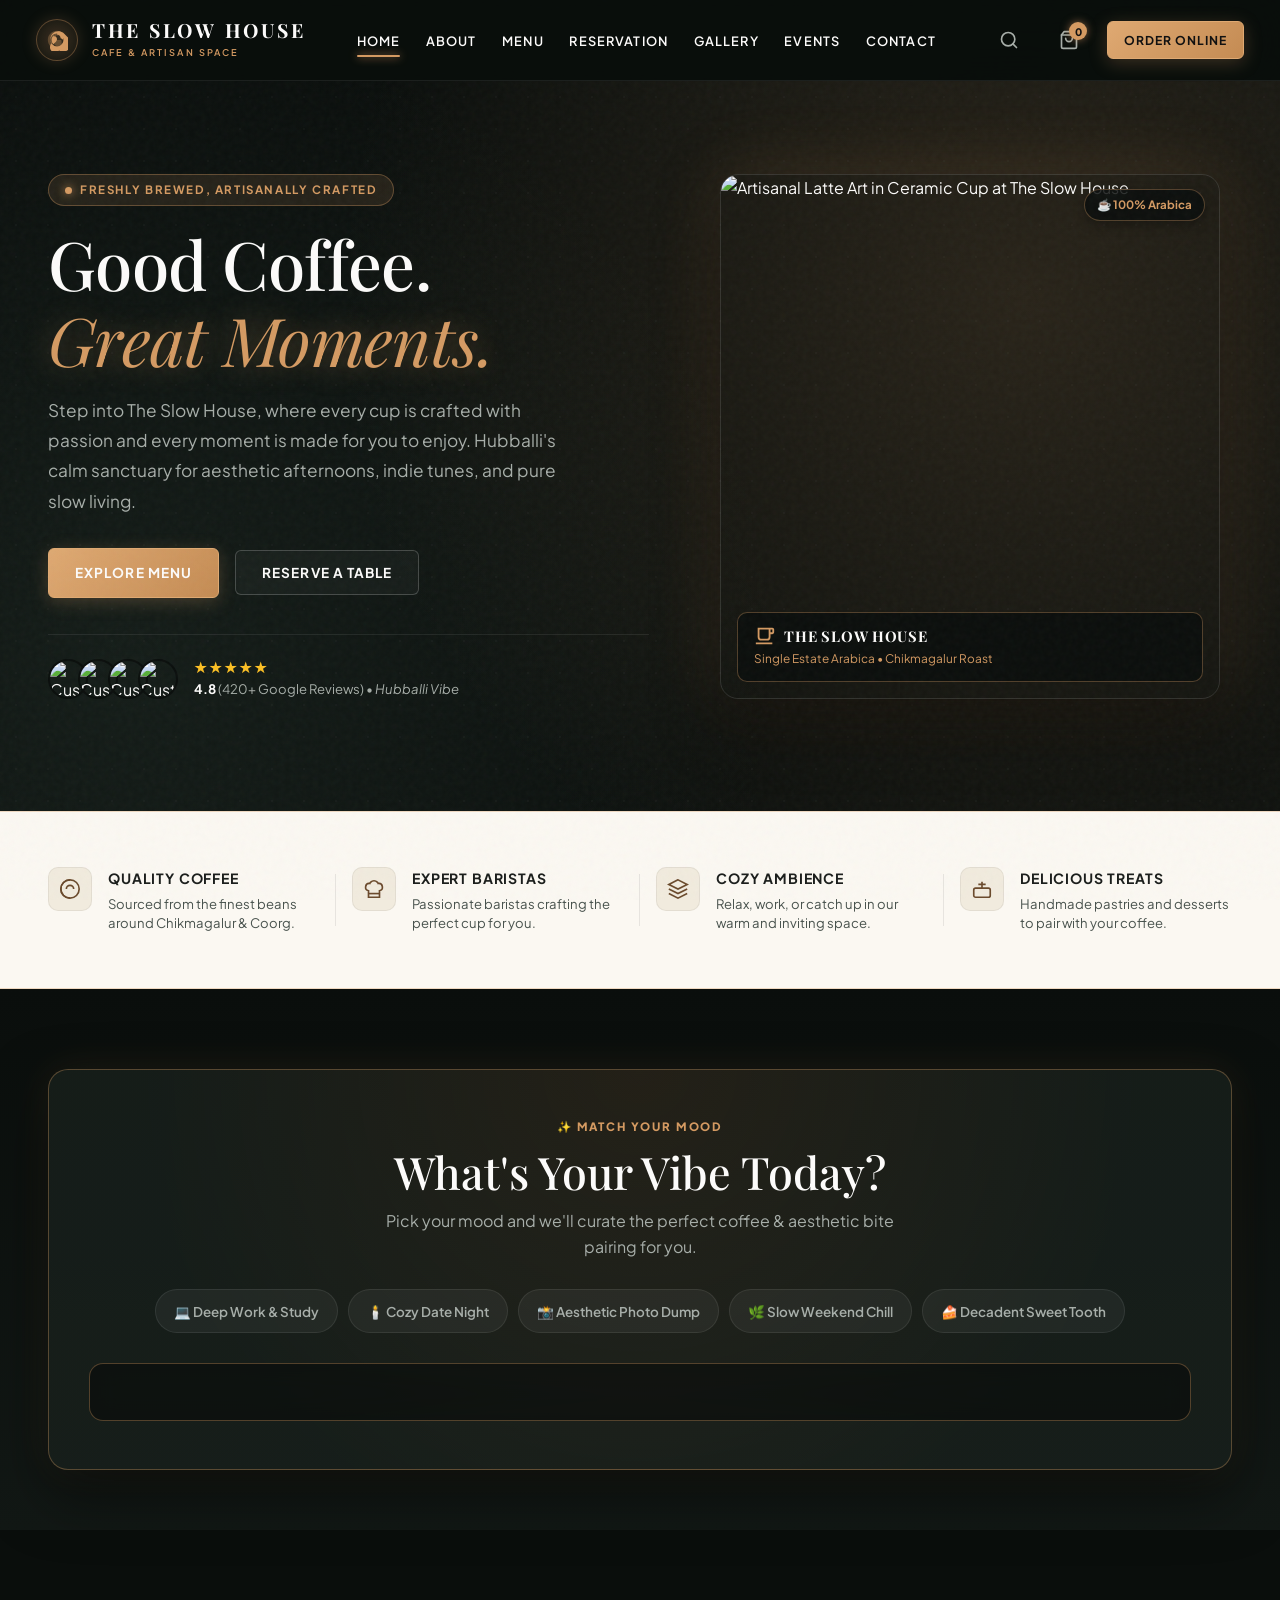
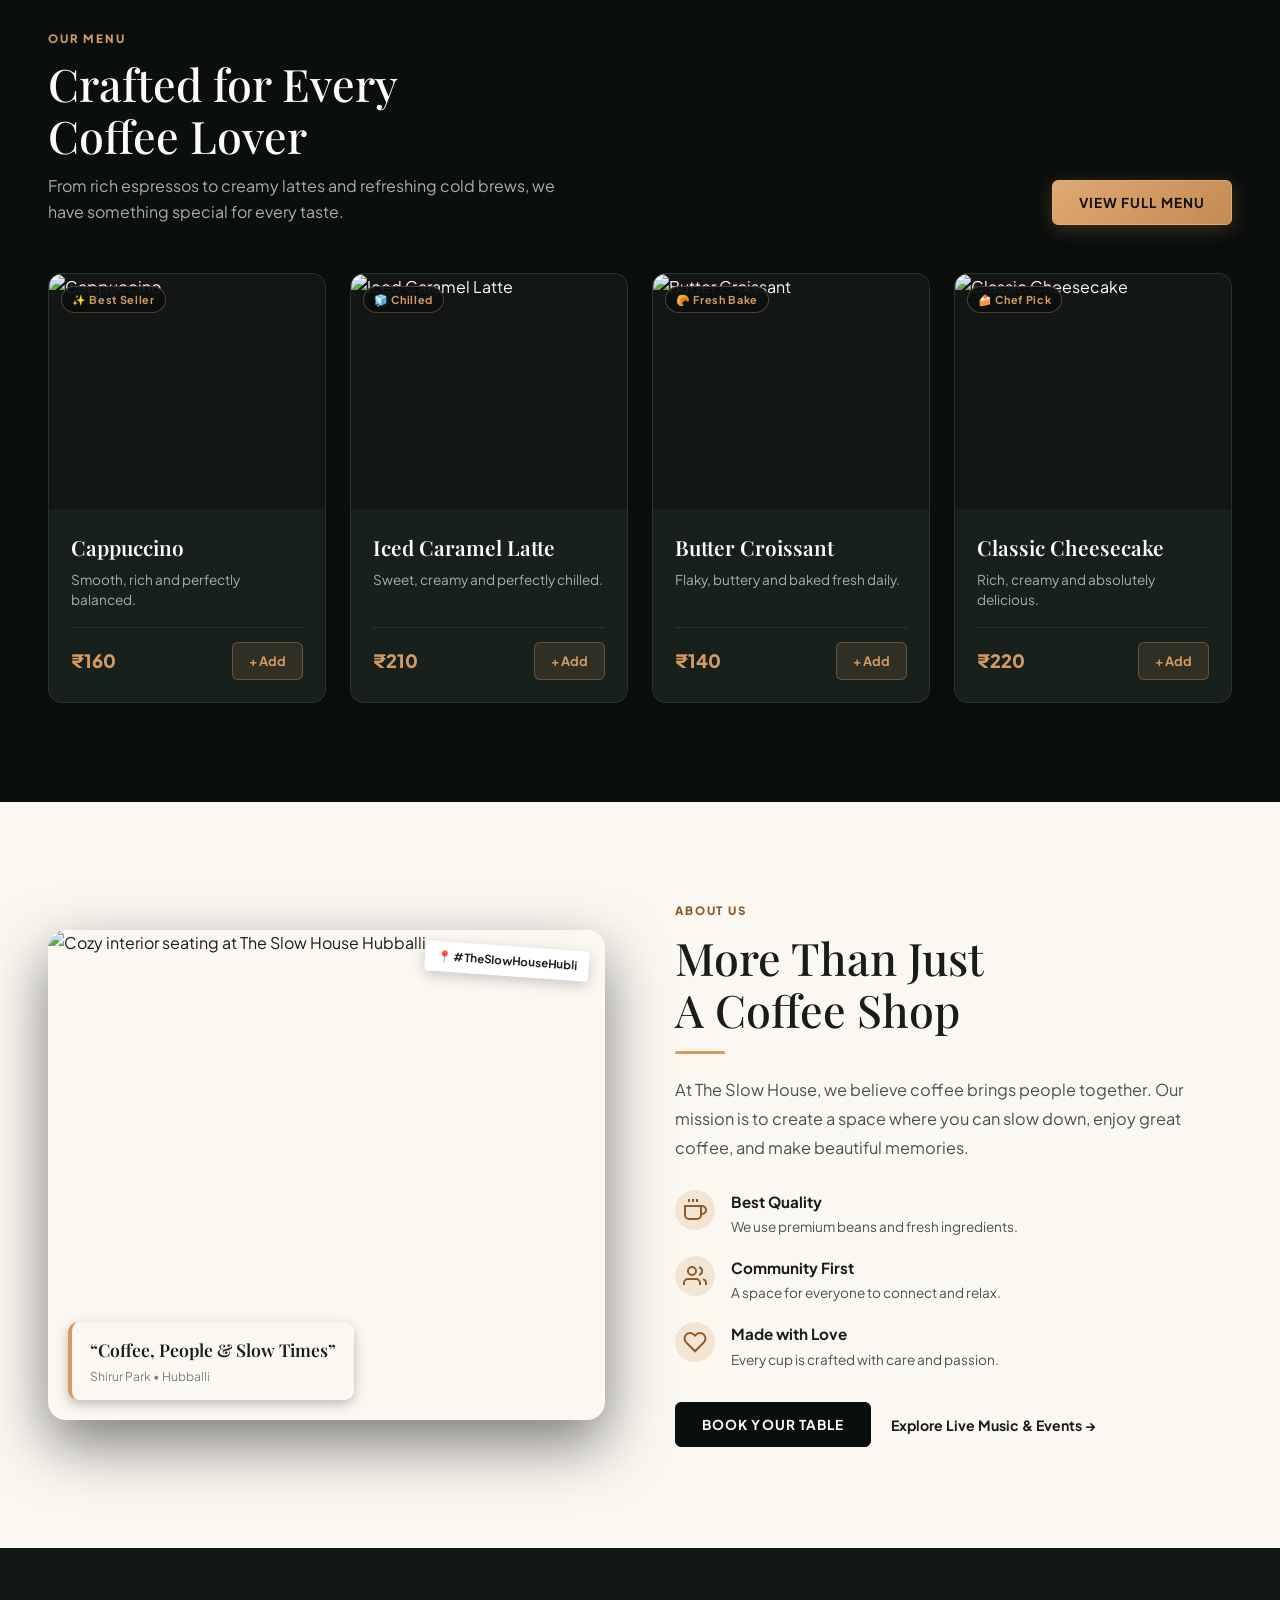
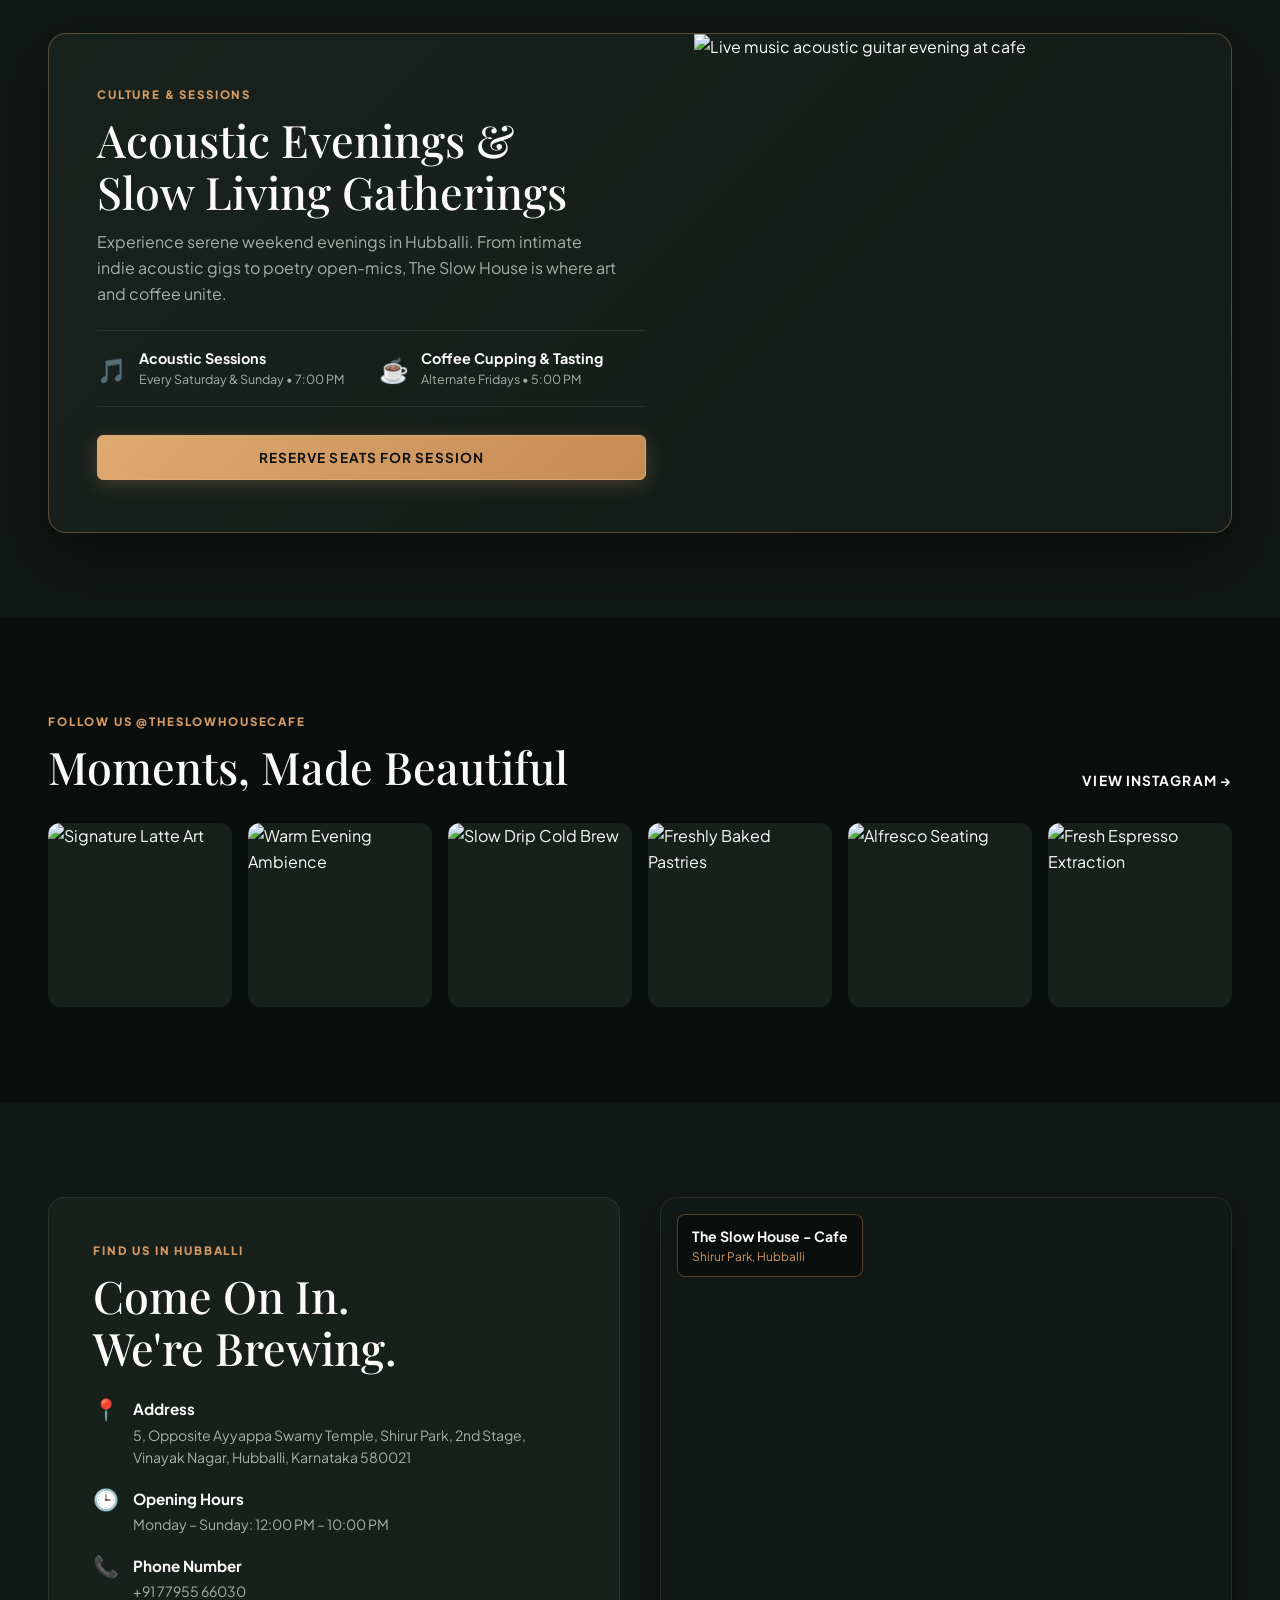
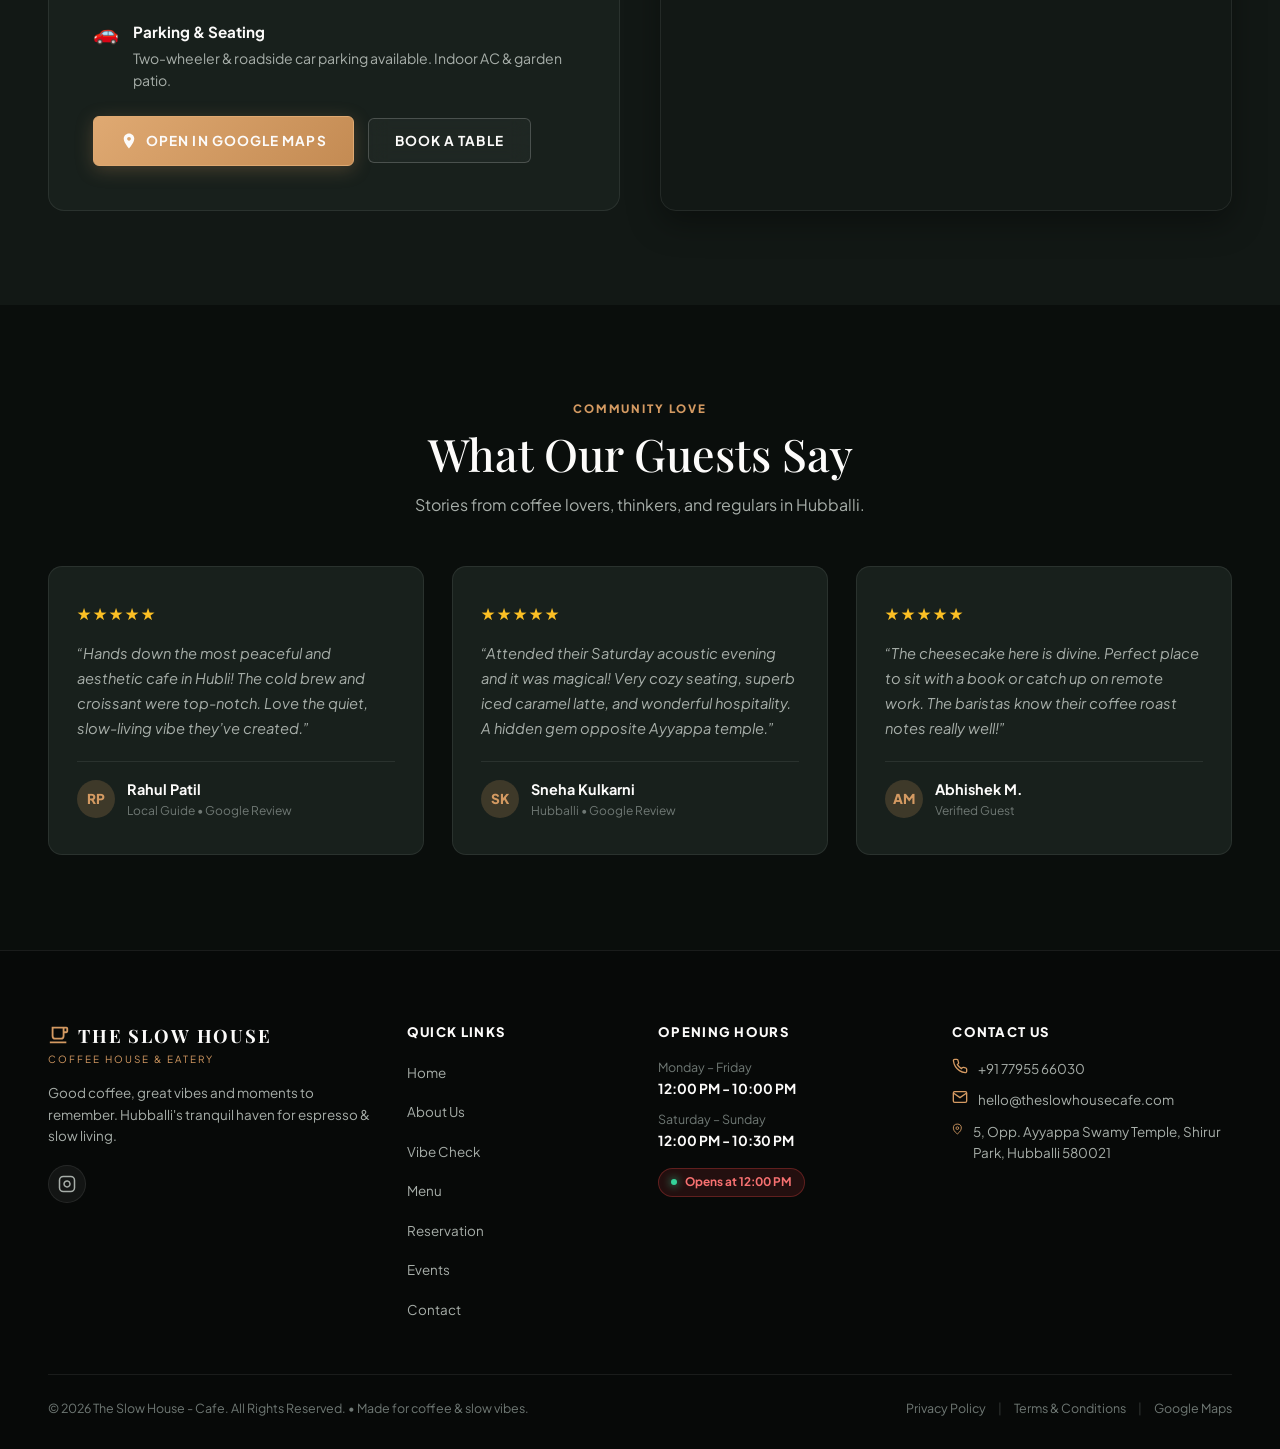
==== commit ebdad124: "Fix header alignment, spacing and typography" ====
--- a/index.html
+++ b/index.html
@@ -54,7 +54,6 @@
         <ul class="nav-list">
           <li><a href="#home" class="nav-link active">HOME</a></li>
           <li><a href="#about" class="nav-link">ABOUT</a></li>
-          <li><a href="#vibe-finder" class="nav-link"><span class="vibe-sparkle">✨</span>VIBE CHECK</a></li>
           <li><a href="#menu" class="nav-link">MENU</a></li>
           <li><a href="#reservation" class="nav-link">RESERVATION</a></li>
           <li><a href="#gallery" class="nav-link">GALLERY</a></li>
--- a/styles.css
+++ b/styles.css
@@ -226,15 +226,16 @@
   position: sticky;
   top: 0;
   z-index: 1000;
-  background-color: rgba(10, 14, 12, 0.88);
+  background-color: rgba(10, 14, 12, 0.94);
   backdrop-filter: blur(20px);
   -webkit-backdrop-filter: blur(20px);
   border-bottom: 1px solid var(--border-dark);
   transition: all var(--transition-normal);
+  width: 100%;
 }
 
 .site-header.scrolled {
-  background-color: rgba(8, 11, 10, 0.96);
+  background-color: rgba(8, 11, 10, 0.98);
   border-bottom-color: rgba(212, 154, 98, 0.25);
   box-shadow: 0 10px 30px rgba(0, 0, 0, 0.6);
 }
@@ -243,19 +244,23 @@
   display: flex;
   align-items: center;
   justify-content: space-between;
-  height: clamp(68px, 9vw, 80px);
+  height: 80px;
+  max-width: 1360px;
+  margin: 0 auto;
+  padding: 0 clamp(16px, 3vw, 36px);
+  gap: clamp(16px, 3vw, 32px);
 }
 
 .brand-logo {
   display: flex;
   align-items: center;
-  gap: 12px;
+  gap: 14px;
   flex-shrink: 0;
 }
 
 .logo-mark {
-  width: clamp(34px, 5vw, 40px);
-  height: clamp(34px, 5vw, 40px);
+  width: 42px;
+  height: 42px;
   border-radius: 50%;
   background: radial-gradient(circle, rgba(212, 154, 98, 0.25) 0%, rgba(212, 154, 98, 0.05) 100%);
   border: 1px solid var(--accent-gold-border);
@@ -263,12 +268,12 @@
   align-items: center;
   justify-content: center;
   color: var(--accent-gold);
-  box-shadow: 0 0 15px rgba(212, 154, 98, 0.2);
+  box-shadow: 0 0 16px rgba(212, 154, 98, 0.2);
 }
 
 .logo-mark svg {
-  width: 20px;
-  height: 20px;
+  width: 22px;
+  height: 22px;
 }
 
 .logo-text {
@@ -278,9 +283,9 @@
 
 .logo-title {
   font-family: var(--font-serif);
-  font-size: clamp(1.05rem, 2.5vw, 1.25rem);
+  font-size: 1.22rem;
   font-weight: 700;
-  letter-spacing: 0.12em;
+  letter-spacing: 0.14em;
   color: var(--text-light-primary);
   line-height: 1.1;
   white-space: nowrap;
@@ -288,33 +293,40 @@
 
 .logo-subtitle {
   font-size: 0.58rem;
-  letter-spacing: 0.18em;
+  letter-spacing: 0.22em;
   color: var(--accent-gold);
   font-weight: 600;
-  margin-top: 2px;
+  margin-top: 3px;
   white-space: nowrap;
 }
 
+.desktop-nav {
+  display: flex;
+  align-items: center;
+  justify-content: center;
+  flex: 1 1 auto;
+}
+
 .desktop-nav .nav-list {
   display: flex;
   align-items: center;
+  justify-content: center;
   list-style: none;
-  gap: clamp(16px, 2vw, 28px);
+  gap: clamp(16px, 2vw, 30px);
+  margin: 0;
+  padding: 0;
 }
 
 .nav-link {
-  font-size: 0.82rem;
+  font-size: 0.8rem;
   font-weight: 600;
-  letter-spacing: 0.08em;
+  letter-spacing: 0.09em;
   color: var(--text-light-secondary);
   position: relative;
-  padding: 6px 0;
+  padding: 8px 0;
+  white-space: nowrap;
+  text-transform: uppercase;
   transition: color var(--transition-fast);
-}
-
-.vibe-sparkle {
-  margin-right: 4px;
-  font-size: 0.9rem;
 }
 
 .nav-link:hover,
@@ -337,7 +349,8 @@
 .header-actions {
   display: flex;
   align-items: center;
-  gap: clamp(10px, 2vw, 16px);
+  gap: clamp(10px, 1.5vw, 16px);
+  flex-shrink: 0;
 }
 
 .icon-btn {
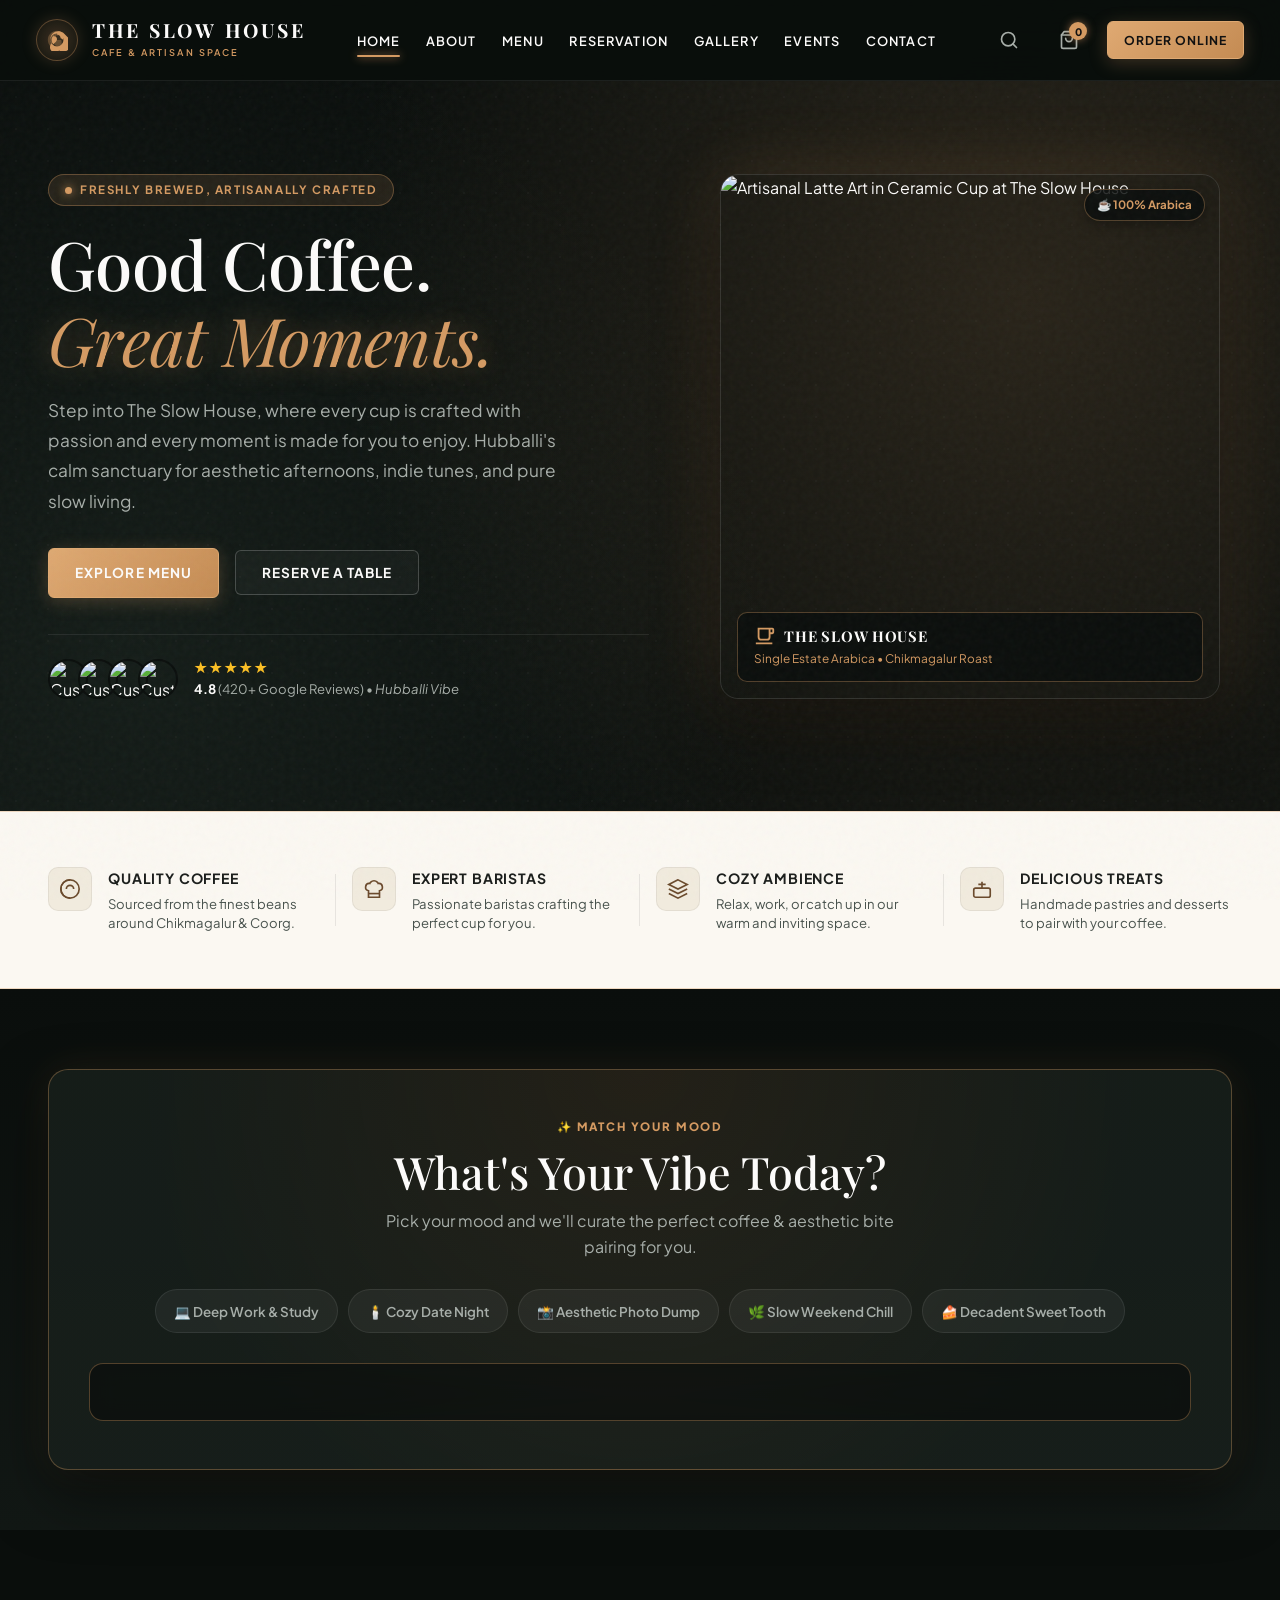
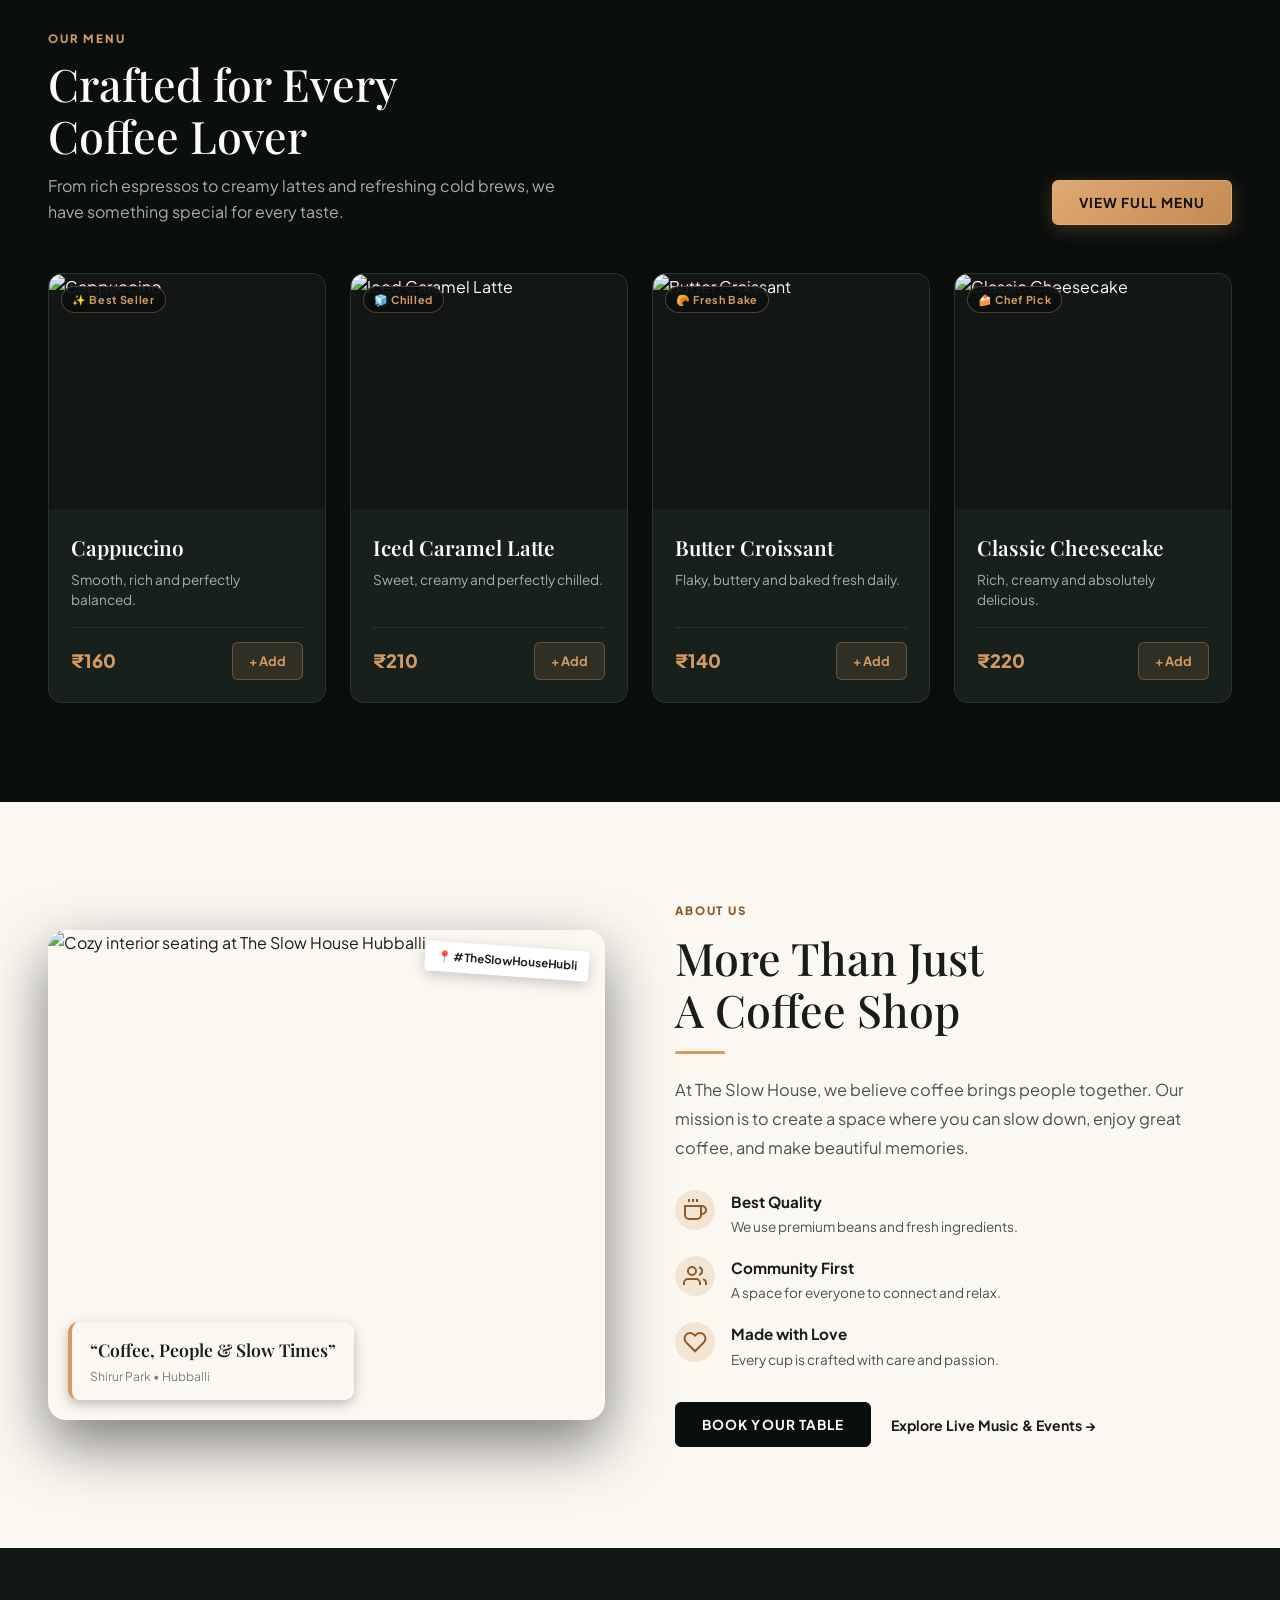
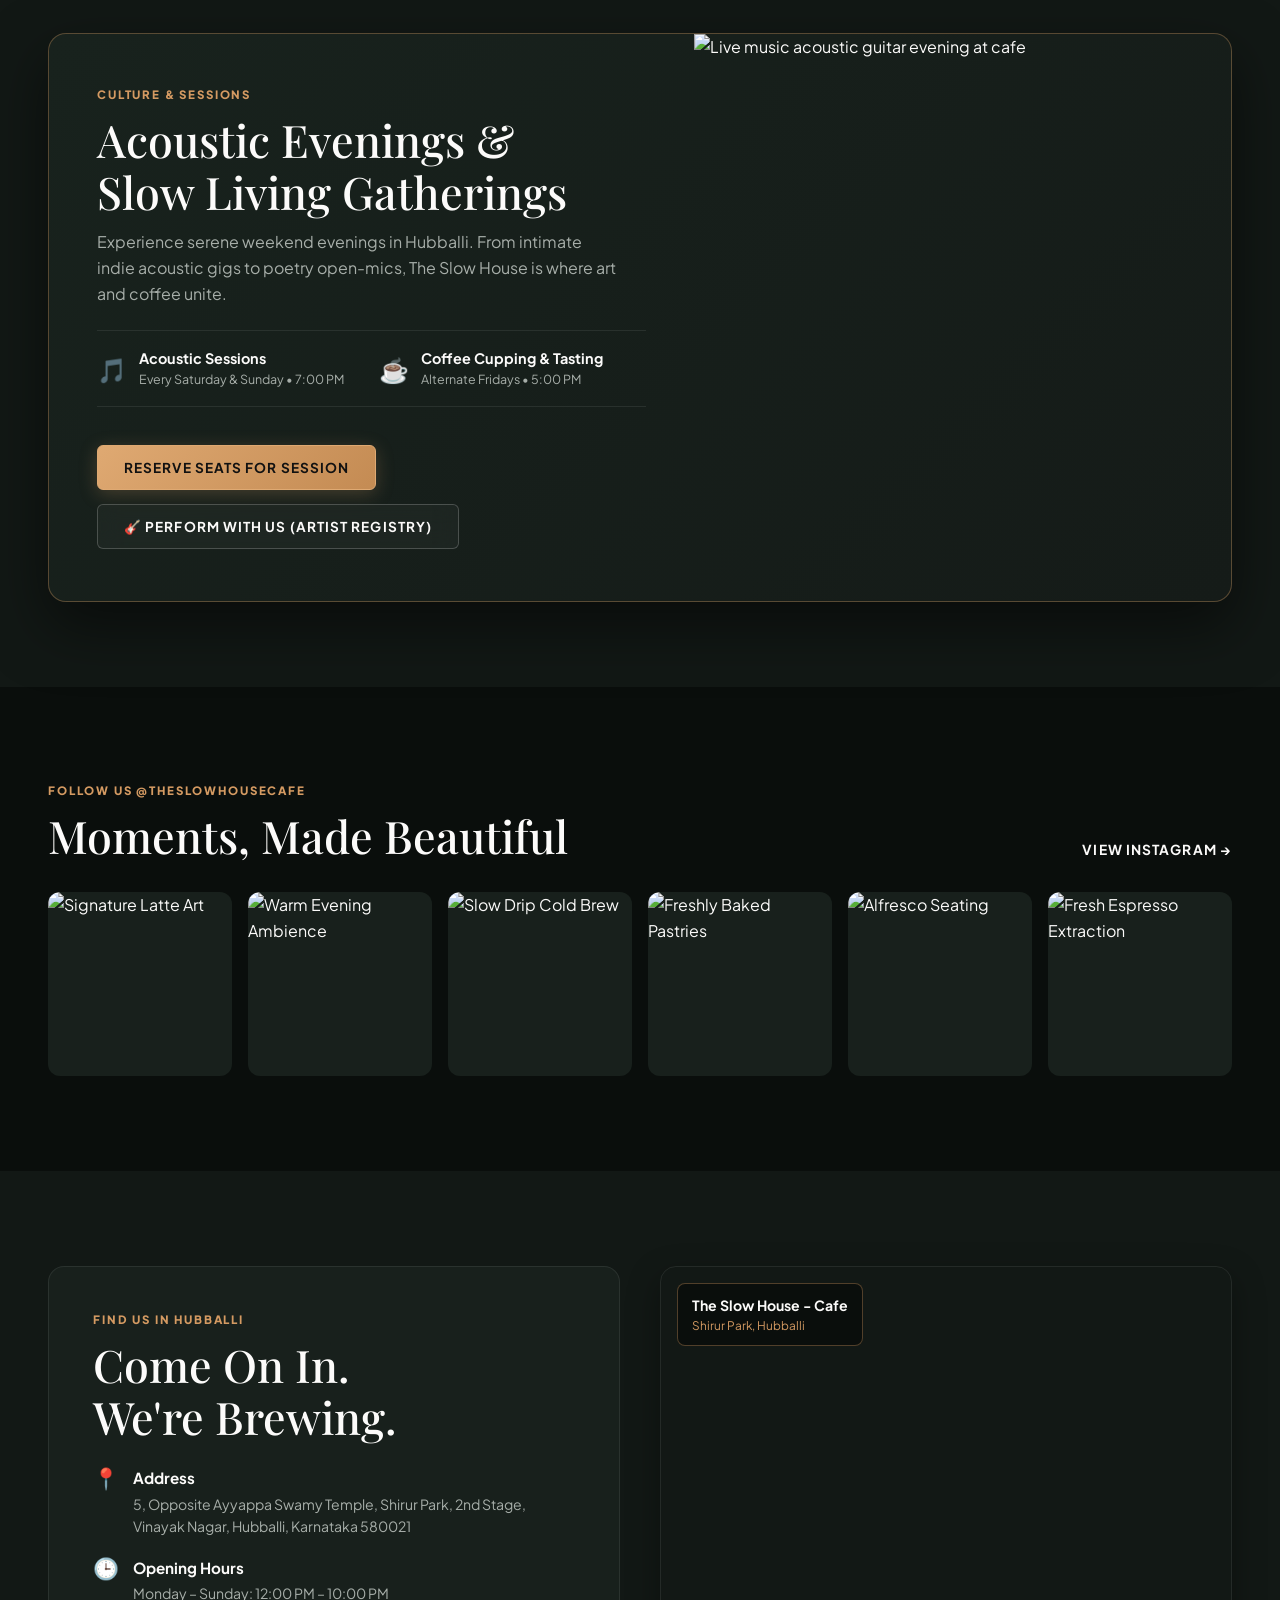
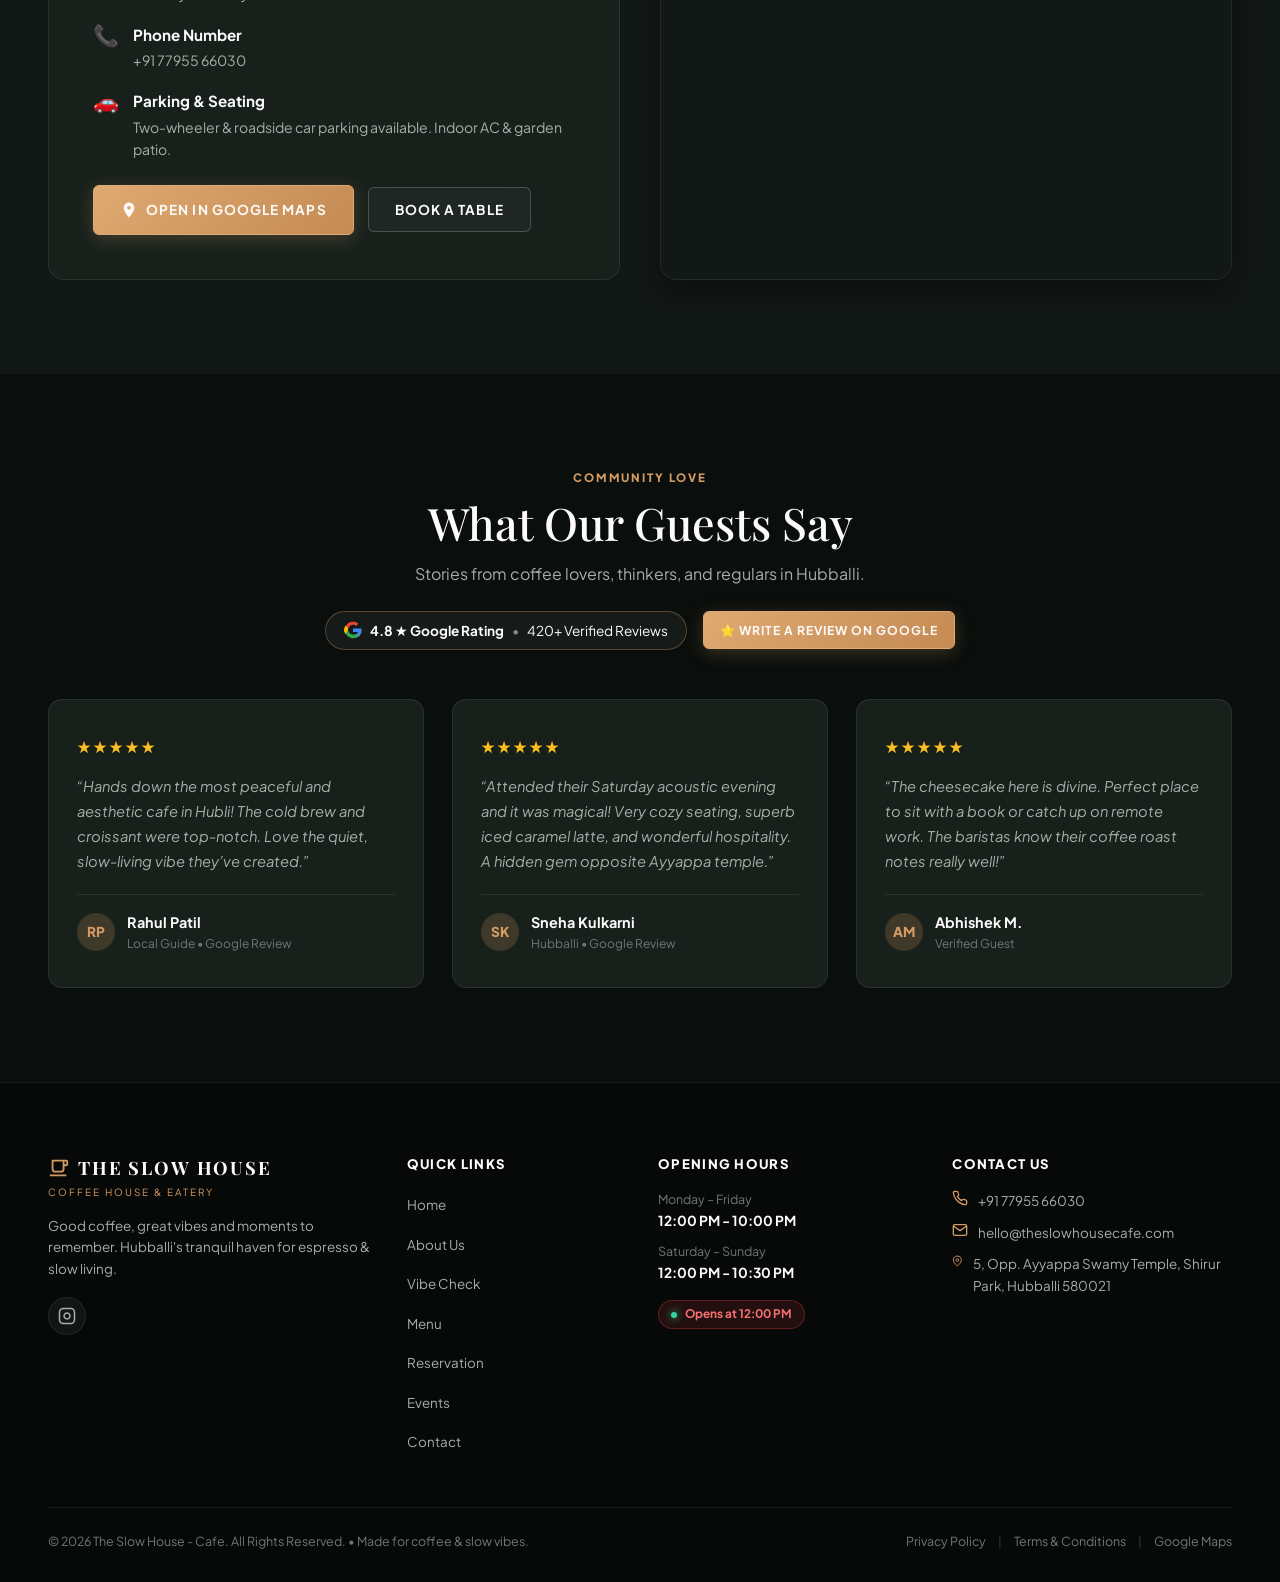
==== commit c9123acb: "Add Artist Registry Open-Mic form and 1-Click Google Reviews action" ====
--- a/index.html
+++ b/index.html
@@ -508,7 +508,10 @@
               </div>
             </div>
           </div>
-          <button class="btn btn-accent hover-glow" onclick="openReservationModal('Weekend Acoustic Night')">Reserve Seats for Session</button>
+          <div class="events-actions-row">
+            <button class="btn btn-accent hover-glow" onclick="openReservationModal('Weekend Acoustic Night')">Reserve Seats for Session</button>
+            <button class="btn btn-outline hover-glow" onclick="openArtistModal()">🎸 Perform With Us (Artist Registry)</button>
+          </div>
         </div>
         <div class="events-visual">
           <img src="https://images.unsplash.com/photo-1511671782779-c97d3d27a1d4?w=800&auto=format&fit=crop&q=80" alt="Live music acoustic guitar evening at cafe" class="events-img">
@@ -667,6 +670,26 @@
         <span class="section-tag">COMMUNITY LOVE</span>
         <h2 class="section-heading">What Our Guests Say</h2>
         <p class="section-subtext">Stories from coffee lovers, thinkers, and regulars in Hubballi.</p>
+        
+        <!-- Google Review Rating Badge & Quick Action -->
+        <div class="google-review-action-wrap">
+          <div class="google-rating-pill">
+            <span class="google-icon-svg">
+              <svg viewBox="0 0 24 24" width="18" height="18">
+                <path fill="#EA4335" d="M12 5c1.6 0 3 .6 4.1 1.7l3.1-3.1C17.3 1.8 14.8 1 12 1 7.5 1 3.7 3.6 1.9 7.3l3.7 2.9C6.5 7.4 9 5 12 5z"/>
+                <path fill="#4285F4" d="M23.5 12.3c0-.8-.1-1.6-.2-2.3H12v4.5h6.5c-.3 1.5-1.1 2.8-2.4 3.7l3.7 2.9c2.2-2 3.7-5 3.7-8.8z"/>
+                <path fill="#FBBC05" d="M5.6 14.8c-.2-.7-.4-1.5-.4-2.8s.2-2.1.4-2.8L1.9 6.3C.7 8.7 0 10.3 0 12s.7 3.3 1.9 5.7l3.7-2.9z"/>
+                <path fill="#34A853" d="M12 23c3.2 0 6-1.1 8-3l-3.7-2.9c-1.1.7-2.5 1.2-4.3 1.2-3 0-5.5-2.4-6.4-5.2L1.9 16C3.7 19.7 7.5 23 12 23z"/>
+              </svg>
+            </span>
+            <strong>4.8 ★ Google Rating</strong>
+            <span class="review-count-dot">•</span>
+            <span>420+ Verified Reviews</span>
+          </div>
+          <a href="https://www.google.com/maps/place/The+slow+house-+Cafe/@15.3610736,75.1181613,17z" target="_blank" rel="noopener noreferrer" class="btn btn-accent btn-sm hover-glow">
+            ⭐ Write a Review on Google
+          </a>
+        </div>
       </div>
 
       <div class="reviews-grid">
@@ -924,6 +947,67 @@
     </div>
   </dialog>
 
+  <!-- 2.5 ARTIST & OPEN MIC REGISTRATION MODAL -->
+  <dialog class="modal-dialog" id="artistModal" aria-labelledby="artistModalTitle">
+    <div class="modal-inner modal-narrow">
+      <div class="modal-header">
+        <div>
+          <span class="modal-tag">HUBBALLI INDIE STAGE</span>
+          <h2 class="modal-title" id="artistModalTitle">Perform With Us</h2>
+        </div>
+        <button class="modal-close-btn" onclick="closeArtistModal()" aria-label="Close dialog">&times;</button>
+      </div>
+      
+      <form class="reservation-form" id="artistForm" onsubmit="handleArtistSubmit(event)">
+        <div class="form-row">
+          <div class="form-group">
+            <label for="artistName">Artist / Band Name *</label>
+            <input type="text" id="artistName" required placeholder="e.g. The Acoustic Trio / Aarav">
+          </div>
+          <div class="form-group">
+            <label for="artistPhone">WhatsApp Number *</label>
+            <input type="tel" id="artistPhone" required placeholder="+91 98765 43210">
+          </div>
+        </div>
+
+        <div class="form-row">
+          <div class="form-group">
+            <label for="artistType">Performance Type *</label>
+            <select id="artistType" required>
+              <option value="">Select Genre / Act</option>
+              <option value="Acoustic Singer-Songwriter (Solo/Duo)">Acoustic Singer-Songwriter (Solo/Duo)</option>
+              <option value="Indie Pop / Folk Band">Indie Pop / Folk Band</option>
+              <option value="Instrumental (Guitar / Violin / Flute)">Instrumental (Guitar / Violin / Flute)</option>
+              <option value="Spoken Word / Poetry / Storytelling">Spoken Word / Poetry / Storytelling</option>
+              <option value="Stand-up Comedy / Open Mic">Stand-up Comedy / Open Mic</option>
+            </select>
+          </div>
+          <div class="form-group">
+            <label for="artistSlot">Preferred Weekend Slot *</label>
+            <select id="artistSlot" required>
+              <option value="Saturday 7:00 PM">Saturday Acoustic Night (7:00 PM)</option>
+              <option value="Sunday 6:30 PM">Sunday Sunset Session (6:30 PM)</option>
+              <option value="Alternate Friday 5:00 PM">Friday Evening Coffee Lounge (5:00 PM)</option>
+            </select>
+          </div>
+        </div>
+
+        <div class="form-group">
+          <label for="artistSocial">Instagram / YouTube / Spotify / Demo Link *</label>
+          <input type="url" id="artistSocial" required placeholder="https://instagram.com/yourhandle">
+        </div>
+
+        <div class="form-group">
+          <label for="artistBio">Brief Bio & Setup Requirements (Optional)</label>
+          <textarea id="artistBio" rows="2" placeholder="Tell us about your style, songs you perform, mics/amp needed..."></textarea>
+        </div>
+
+        <button type="submit" class="btn btn-accent btn-block hover-glow">Submit Artist Application & Sync WhatsApp 🎸</button>
+        <p class="form-subnote">Our cafe curator will review your music and get back within 24–48 hours!</p>
+      </form>
+    </div>
+  </dialog>
+
   <!-- 3. CART & ONLINE ORDER DRAWER -->
   <div class="cart-drawer-overlay" id="cartDrawerOverlay" onclick="closeCartDrawer()"></div>
   <aside class="cart-drawer" id="cartDrawer" aria-label="Order Cart">
--- a/styles.css
+++ b/styles.css
@@ -1388,6 +1388,14 @@
   color: var(--text-light-secondary);
 }
 
+.events-actions-row {
+  display: flex;
+  flex-wrap: wrap;
+  align-items: center;
+  gap: 14px;
+  margin-top: 10px;
+}
+
 .events-visual {
   height: 100%;
 }
@@ -1597,6 +1605,38 @@
 .text-center .section-subtext {
   margin-left: auto;
   margin-right: auto;
+}
+
+.google-review-action-wrap {
+  display: flex;
+  flex-wrap: wrap;
+  align-items: center;
+  justify-content: center;
+  gap: 16px;
+  margin-top: 24px;
+}
+
+.google-rating-pill {
+  display: inline-flex;
+  align-items: center;
+  gap: 8px;
+  background: rgba(255, 255, 255, 0.05);
+  border: 1px solid var(--accent-gold-border);
+  padding: 8px 18px;
+  border-radius: 100px;
+  font-size: 0.85rem;
+  color: var(--text-light-primary);
+  backdrop-filter: blur(8px);
+}
+
+.google-icon-svg {
+  display: flex;
+  align-items: center;
+  justify-content: center;
+}
+
+.review-count-dot {
+  opacity: 0.5;
 }
 
 .reviews-grid {
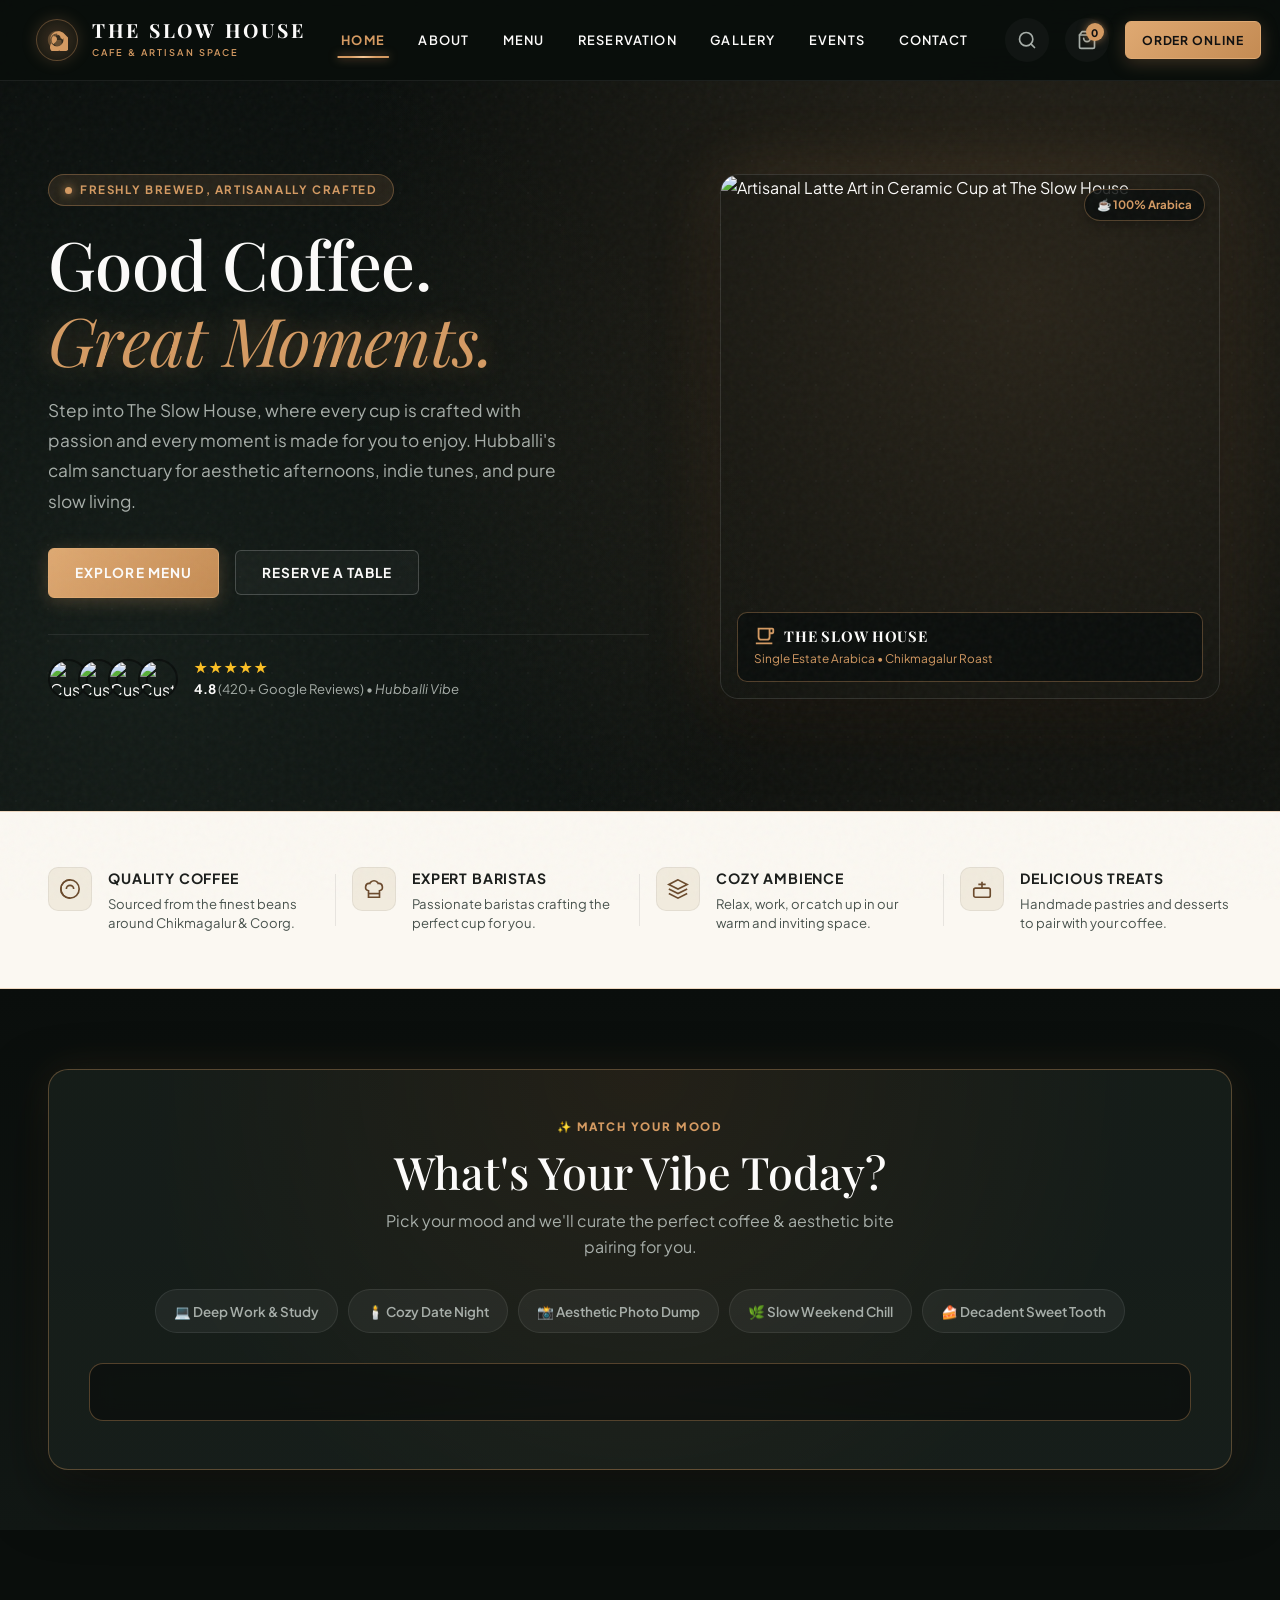
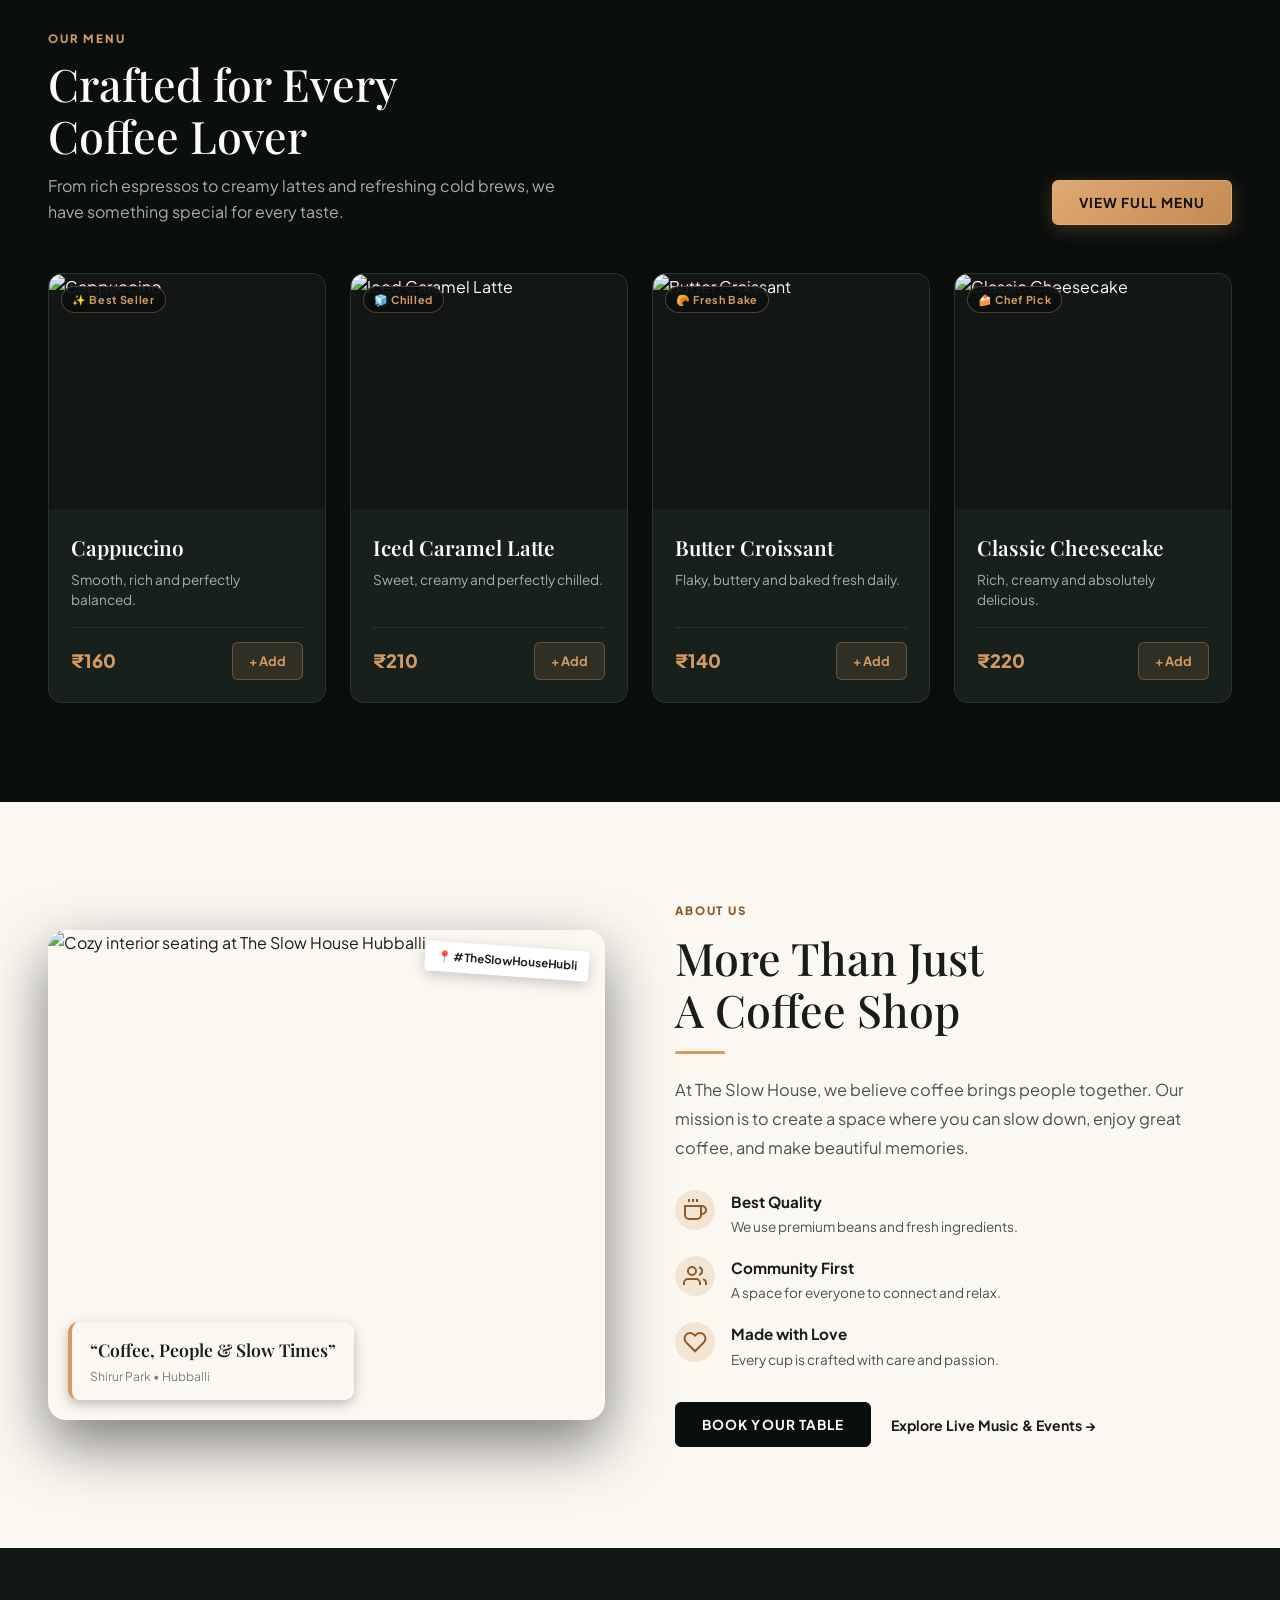
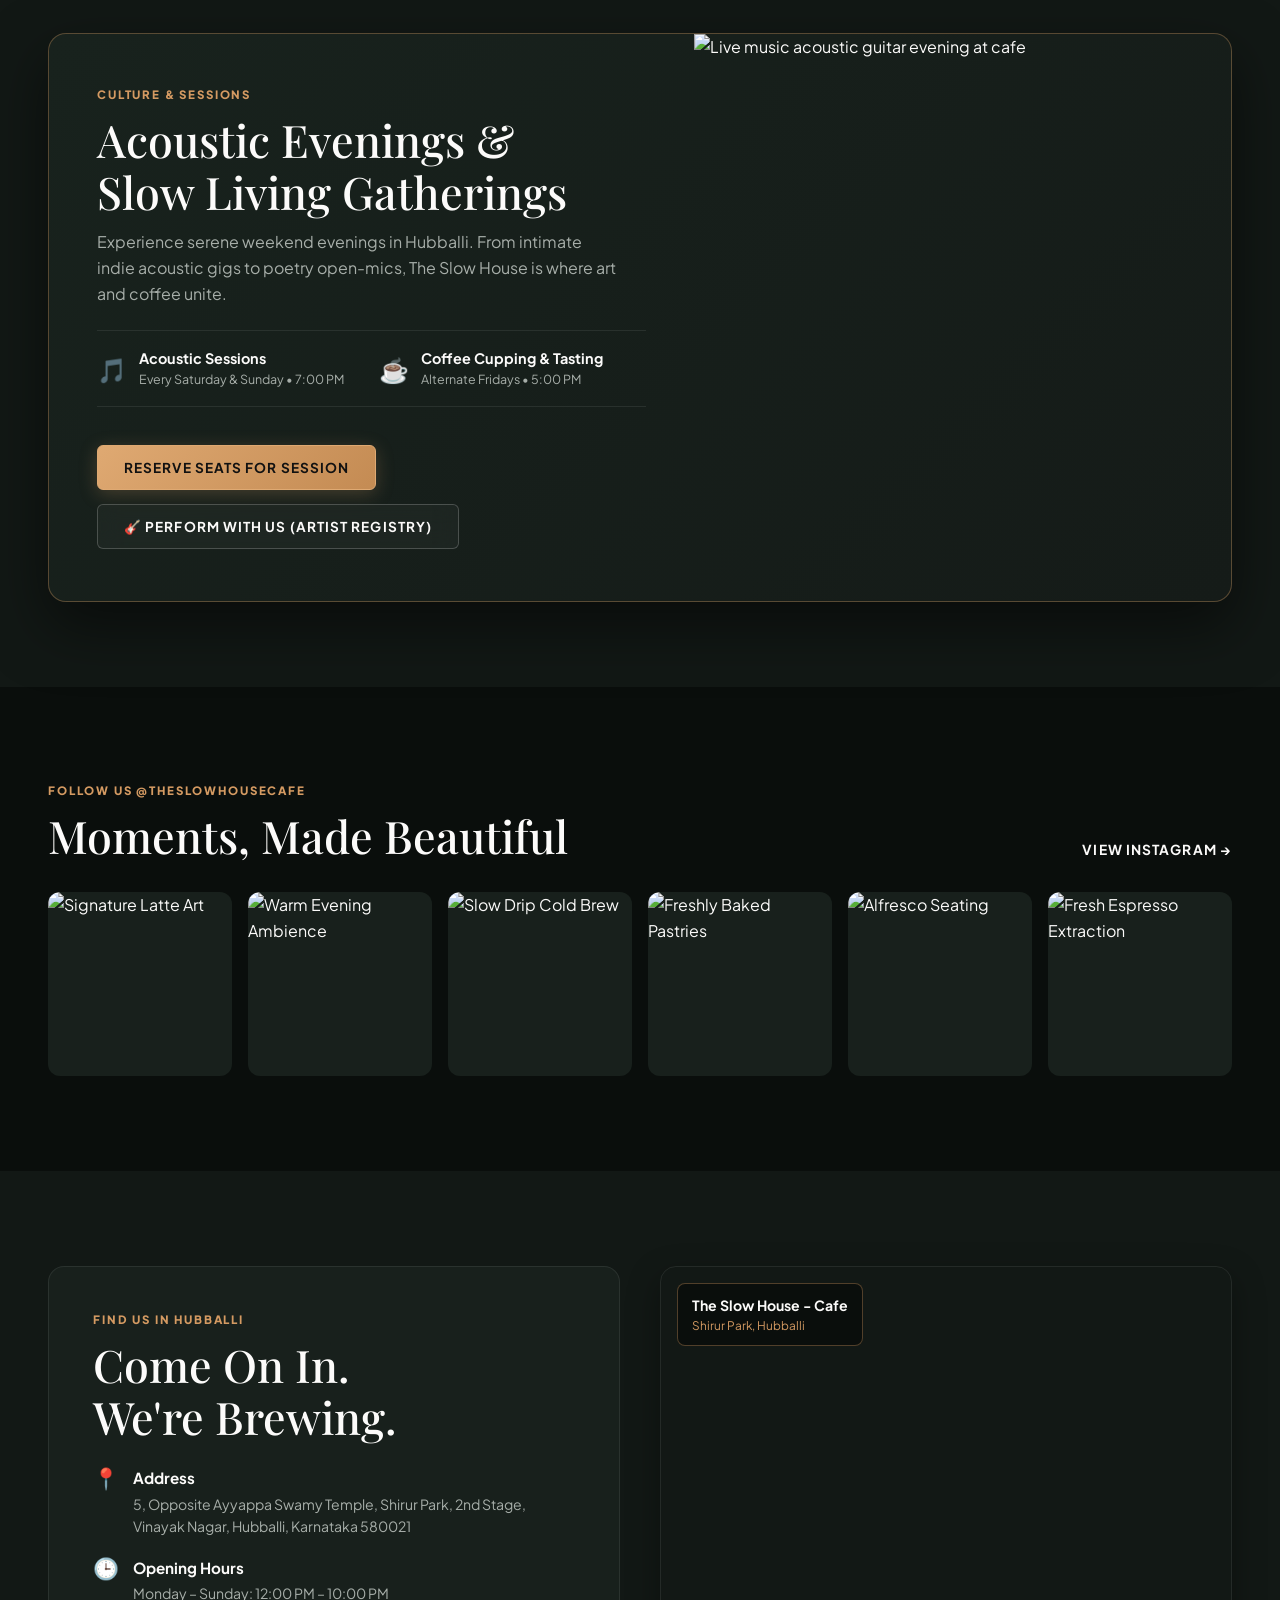
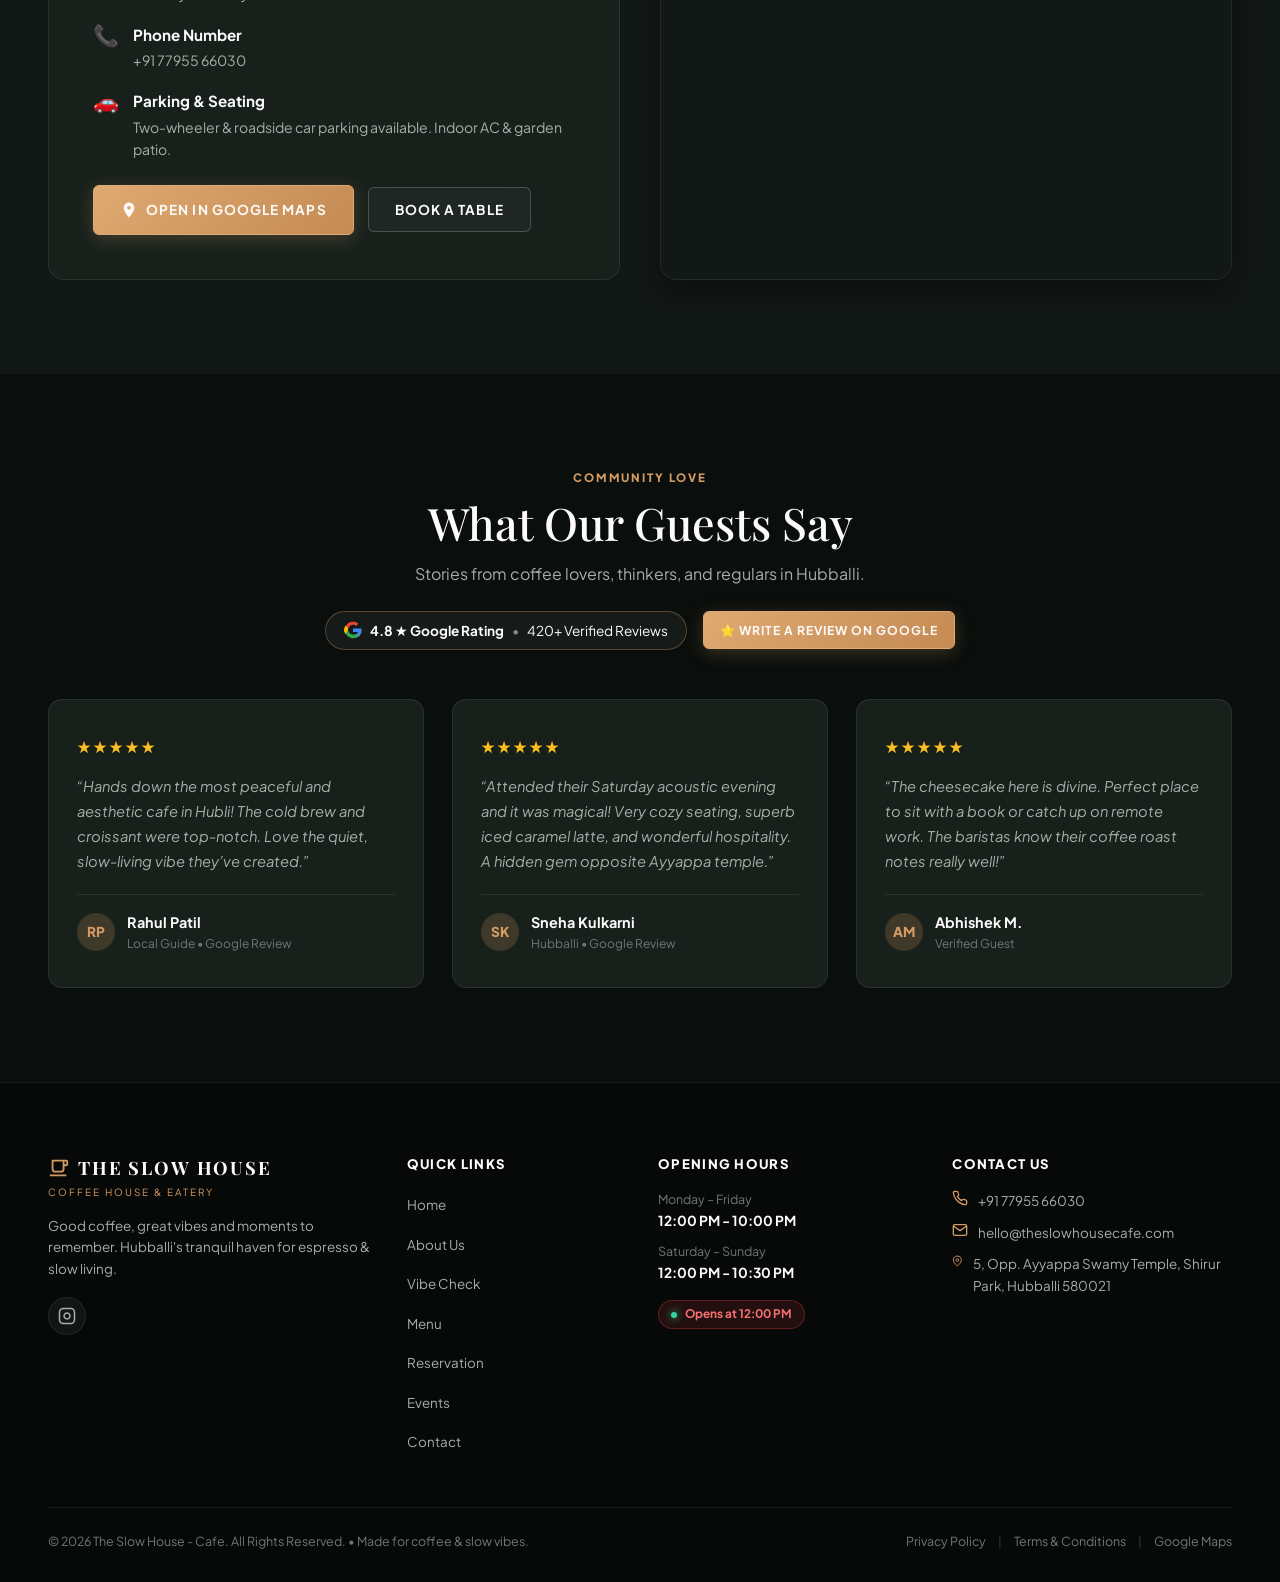
==== commit 00288af1: "Fix active navigation scrollspy tracking for Contact and other sections" ====
--- a/index.html
+++ b/index.html
@@ -55,7 +55,7 @@
           <li><a href="#home" class="nav-link active">HOME</a></li>
           <li><a href="#about" class="nav-link">ABOUT</a></li>
           <li><a href="#menu" class="nav-link">MENU</a></li>
-          <li><a href="#reservation" class="nav-link">RESERVATION</a></li>
+          <li><a href="javascript:void(0)" class="nav-link" onclick="openReservationModal()">RESERVATION</a></li>
           <li><a href="#gallery" class="nav-link">GALLERY</a></li>
           <li><a href="#events" class="nav-link">EVENTS</a></li>
           <li><a href="#contact" class="nav-link">CONTACT</a></li>
@@ -102,7 +102,7 @@
         <li><a href="#about" class="mobile-nav-link">ABOUT</a></li>
         <li><a href="#vibe-finder" class="mobile-nav-link">✨ VIBE CHECK</a></li>
         <li><a href="#menu" class="mobile-nav-link">MENU</a></li>
-        <li><a href="#reservation" class="mobile-nav-link">RESERVATION</a></li>
+        <li><a href="javascript:void(0)" class="mobile-nav-link" onclick="openReservationModal()">RESERVATION</a></li>
         <li><a href="#gallery" class="mobile-nav-link">GALLERY</a></li>
         <li><a href="#events" class="mobile-nav-link">EVENTS</a></li>
         <li><a href="#contact" class="mobile-nav-link">CONTACT</a></li>
--- a/styles.css
+++ b/styles.css
@@ -256,6 +256,23 @@
   align-items: center;
   gap: 14px;
   flex-shrink: 0;
+  cursor: pointer;
+  transition: transform var(--transition-fast);
+}
+
+.brand-logo:hover {
+  transform: translateY(-1px);
+}
+
+.brand-logo:hover .logo-mark {
+  transform: rotate(-8deg) scale(1.08);
+  border-color: var(--accent-gold);
+  box-shadow: 0 0 22px rgba(212, 154, 98, 0.45);
+}
+
+.brand-logo:hover .logo-title {
+  color: #ffffff;
+  text-shadow: 0 0 15px rgba(212, 154, 98, 0.5);
 }
 
 .logo-mark {
@@ -269,11 +286,13 @@
   justify-content: center;
   color: var(--accent-gold);
   box-shadow: 0 0 16px rgba(212, 154, 98, 0.2);
+  transition: all 0.35s var(--ease-out-expo);
 }
 
 .logo-mark svg {
   width: 22px;
   height: 22px;
+  transition: transform 0.35s var(--ease-spring);
 }
 
 .logo-text {
@@ -289,6 +308,7 @@
   color: var(--text-light-primary);
   line-height: 1.1;
   white-space: nowrap;
+  transition: all 0.25s ease;
 }
 
 .logo-subtitle {
@@ -323,27 +343,51 @@
   letter-spacing: 0.09em;
   color: var(--text-light-secondary);
   position: relative;
-  padding: 8px 0;
+  padding: 8px 4px;
   white-space: nowrap;
   text-transform: uppercase;
-  transition: color var(--transition-fast);
-}
-
-.nav-link:hover,
-.nav-link.active {
-  color: var(--text-light-primary);
-}
-
-.nav-link.active::after {
+  transition: color 0.25s ease, transform 0.25s var(--ease-out-expo), text-shadow 0.25s ease, letter-spacing 0.25s ease;
+  display: inline-flex;
+  align-items: center;
+}
+
+.nav-link::after {
   content: '';
   position: absolute;
   bottom: 0;
-  left: 0;
+  left: 50%;
   width: 100%;
   height: 2px;
+  background: linear-gradient(90deg, transparent, #d49a62, #f5c796, #d49a62, transparent);
+  border-radius: 2px;
+  box-shadow: 0 0 10px rgba(212, 154, 98, 0.8);
+  transform: translateX(-50%) scaleX(0);
+  transform-origin: center;
+  transition: transform 0.35s var(--ease-out-expo), opacity 0.35s ease;
+  opacity: 0;
+}
+
+.nav-link:hover {
+  color: #ffffff;
+  transform: translateY(-2px);
+  text-shadow: 0 0 14px rgba(212, 154, 98, 0.7);
+  letter-spacing: 0.12em;
+}
+
+.nav-link:hover::after {
+  transform: translateX(-50%) scaleX(1);
+  opacity: 1;
+}
+
+.nav-link.active {
+  color: var(--accent-gold);
+  font-weight: 700;
+}
+
+.nav-link.active::after {
+  transform: translateX(-50%) scaleX(1);
+  opacity: 1;
   background-color: var(--accent-gold);
-  border-radius: 2px;
-  box-shadow: 0 0 8px var(--accent-gold);
 }
 
 .header-actions {
@@ -354,8 +398,8 @@
 }
 
 .icon-btn {
-  background: transparent;
-  border: none;
+  background: rgba(255, 255, 255, 0.03);
+  border: 1px solid transparent;
   color: var(--text-light-secondary);
   cursor: pointer;
   padding: 10px;
@@ -365,13 +409,26 @@
   display: flex;
   align-items: center;
   justify-content: center;
-  transition: all var(--transition-fast);
+  transition: all 0.3s var(--ease-out-expo);
   position: relative;
 }
 
 .icon-btn:hover {
-  color: var(--text-light-primary);
-  background-color: rgba(255, 255, 255, 0.08);
+  color: #ffffff;
+  background-color: rgba(212, 154, 98, 0.15);
+  border-color: rgba(212, 154, 98, 0.4);
+  transform: translateY(-3px) scale(1.1);
+  box-shadow: 0 4px 18px rgba(212, 154, 98, 0.3);
+}
+
+.icon-btn:hover svg {
+  transform: scale(1.08);
+  transition: transform 0.3s var(--ease-spring);
+}
+
+.icon-btn:hover .cart-badge {
+  transform: scale(1.25);
+  box-shadow: 0 0 12px rgba(212, 154, 98, 0.9);
 }
 
 .cart-badge {
@@ -389,6 +446,7 @@
   align-items: center;
   justify-content: center;
   box-shadow: 0 0 8px rgba(212, 154, 98, 0.6);
+  transition: transform 0.25s var(--ease-spring), box-shadow 0.25s ease;
 }
 
 /* Buttons */
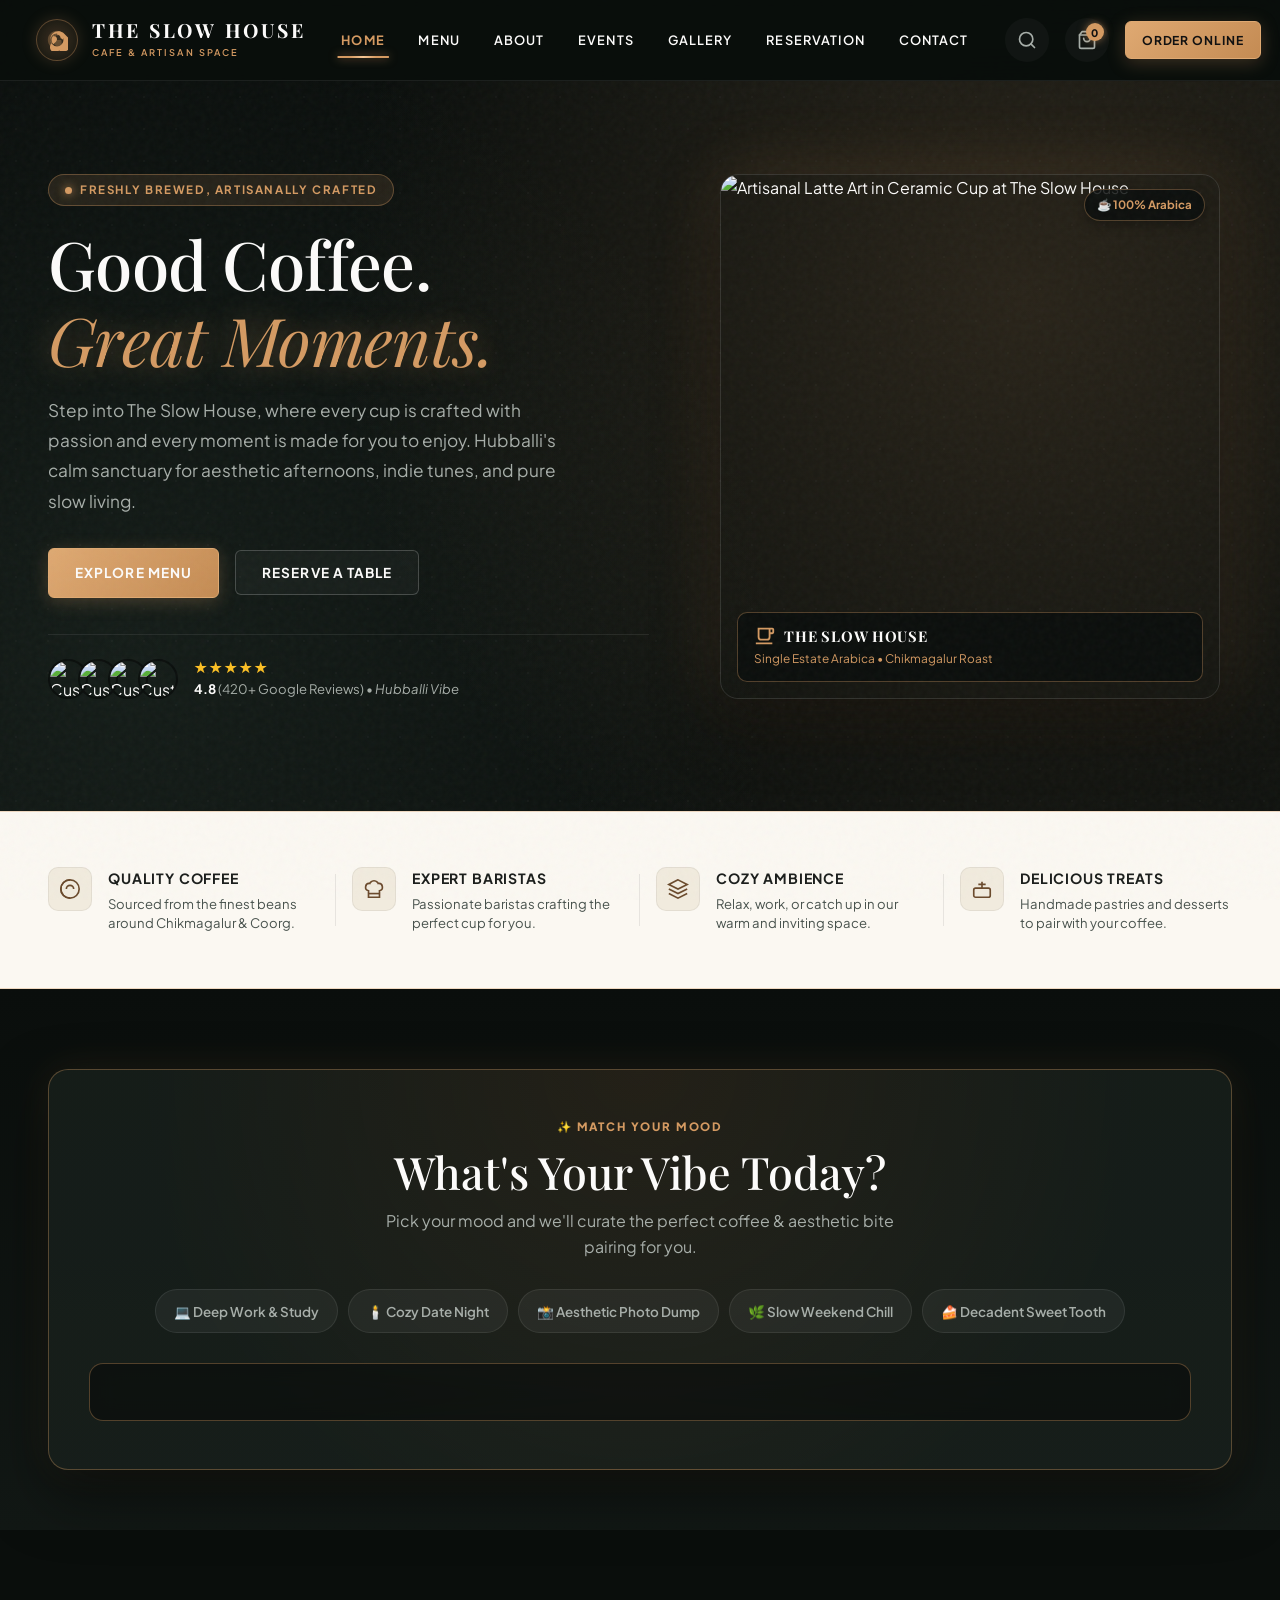
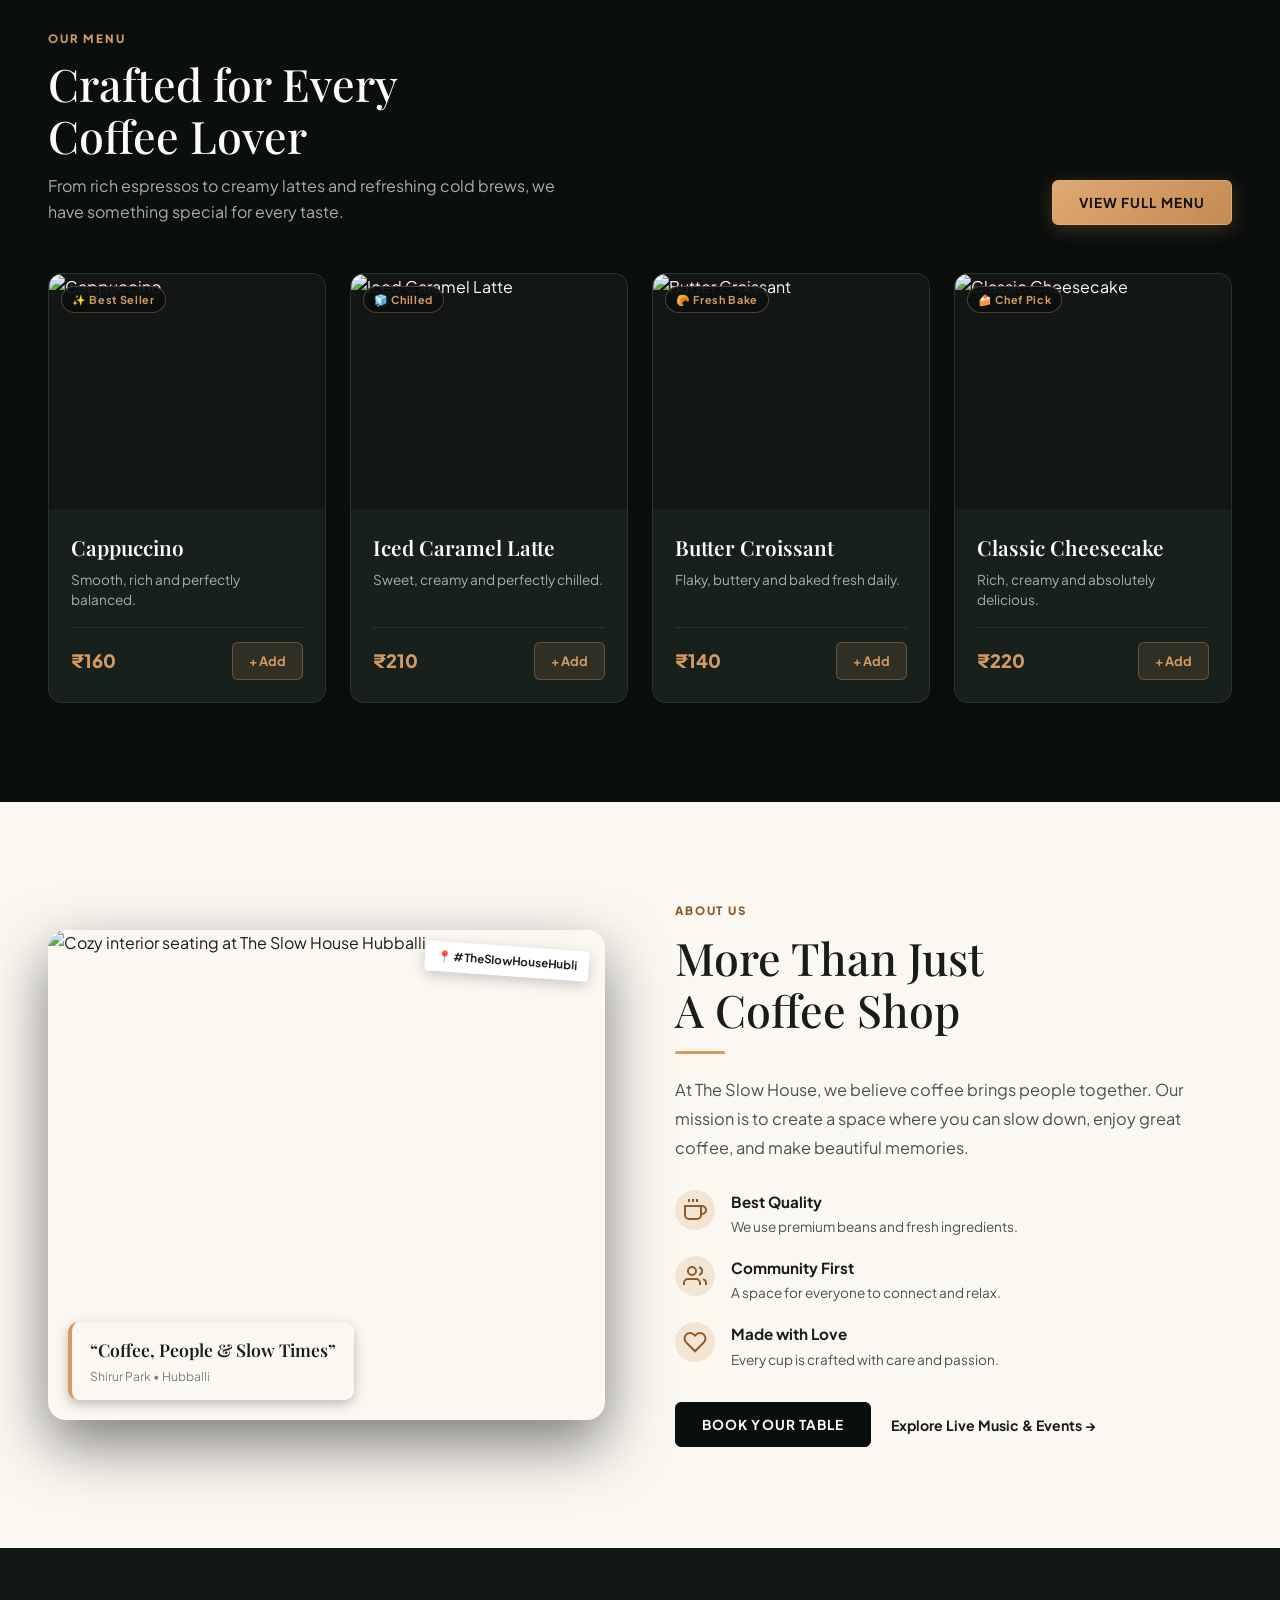
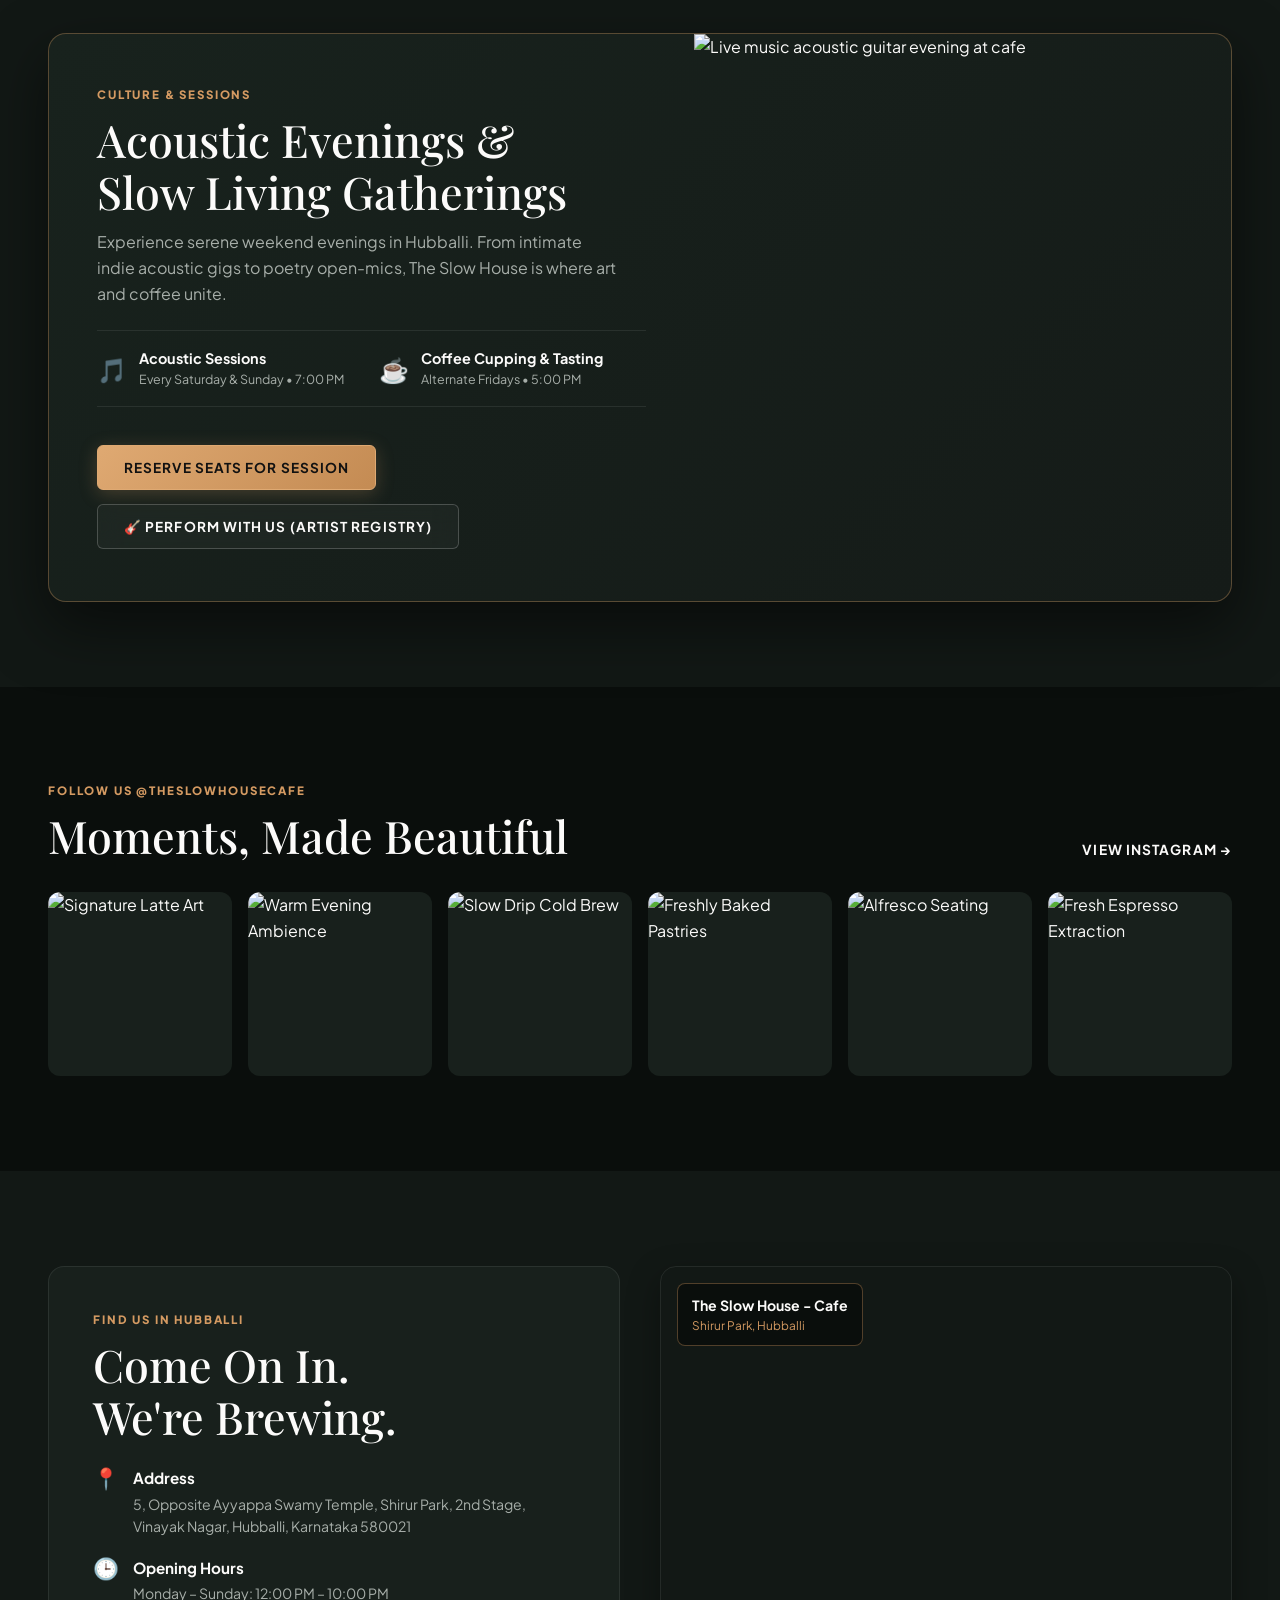
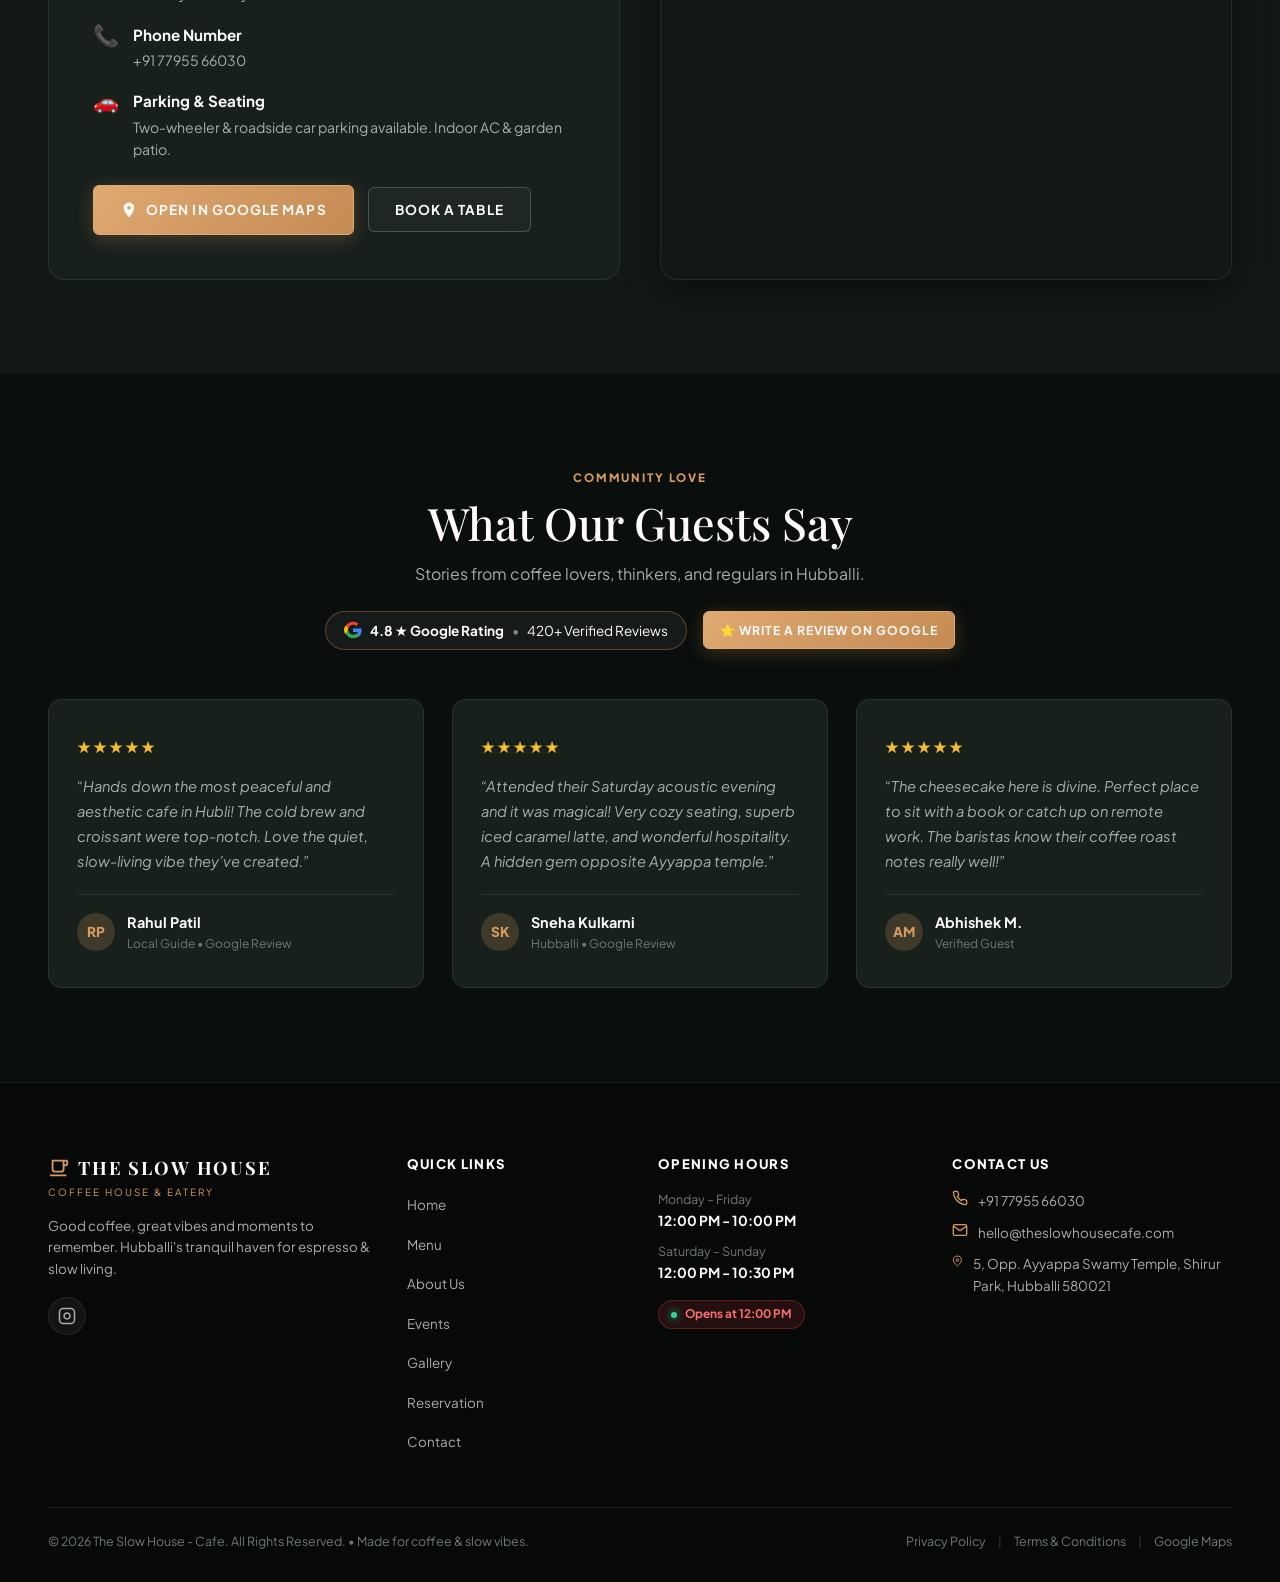
==== commit 7ccfc139: "Reorder header and footer navigation to strictly match page section order" ====
--- a/index.html
+++ b/index.html
@@ -53,11 +53,11 @@
       <nav class="desktop-nav" aria-label="Main Navigation">
         <ul class="nav-list">
           <li><a href="#home" class="nav-link active">HOME</a></li>
+          <li><a href="#menu" class="nav-link">MENU</a></li>
           <li><a href="#about" class="nav-link">ABOUT</a></li>
-          <li><a href="#menu" class="nav-link">MENU</a></li>
+          <li><a href="#events" class="nav-link">EVENTS</a></li>
+          <li><a href="#gallery" class="nav-link">GALLERY</a></li>
           <li><a href="javascript:void(0)" class="nav-link" onclick="openReservationModal()">RESERVATION</a></li>
-          <li><a href="#gallery" class="nav-link">GALLERY</a></li>
-          <li><a href="#events" class="nav-link">EVENTS</a></li>
           <li><a href="#contact" class="nav-link">CONTACT</a></li>
         </ul>
       </nav>
@@ -99,12 +99,11 @@
     <div class="mobile-nav-drawer" id="mobileNavDrawer">
       <ul class="mobile-nav-list">
         <li><a href="#home" class="mobile-nav-link">HOME</a></li>
+        <li><a href="#menu" class="mobile-nav-link">MENU</a></li>
         <li><a href="#about" class="mobile-nav-link">ABOUT</a></li>
-        <li><a href="#vibe-finder" class="mobile-nav-link">✨ VIBE CHECK</a></li>
-        <li><a href="#menu" class="mobile-nav-link">MENU</a></li>
+        <li><a href="#events" class="mobile-nav-link">EVENTS</a></li>
+        <li><a href="#gallery" class="mobile-nav-link">GALLERY</a></li>
         <li><a href="javascript:void(0)" class="mobile-nav-link" onclick="openReservationModal()">RESERVATION</a></li>
-        <li><a href="#gallery" class="mobile-nav-link">GALLERY</a></li>
-        <li><a href="#events" class="mobile-nav-link">EVENTS</a></li>
         <li><a href="#contact" class="mobile-nav-link">CONTACT</a></li>
       </ul>
       <div class="mobile-nav-cta">
@@ -766,11 +765,11 @@
           <h4 class="footer-col-title">QUICK LINKS</h4>
           <ul class="footer-links-list">
             <li><a href="#home">Home</a></li>
+            <li><a href="#menu">Menu</a></li>
             <li><a href="#about">About Us</a></li>
-            <li><a href="#vibe-finder">Vibe Check</a></li>
-            <li><a href="#menu">Menu</a></li>
+            <li><a href="#events">Events</a></li>
+            <li><a href="#gallery">Gallery</a></li>
             <li><a href="javascript:void(0)" onclick="openReservationModal()">Reservation</a></li>
-            <li><a href="#events">Events</a></li>
             <li><a href="#contact">Contact</a></li>
           </ul>
         </div>
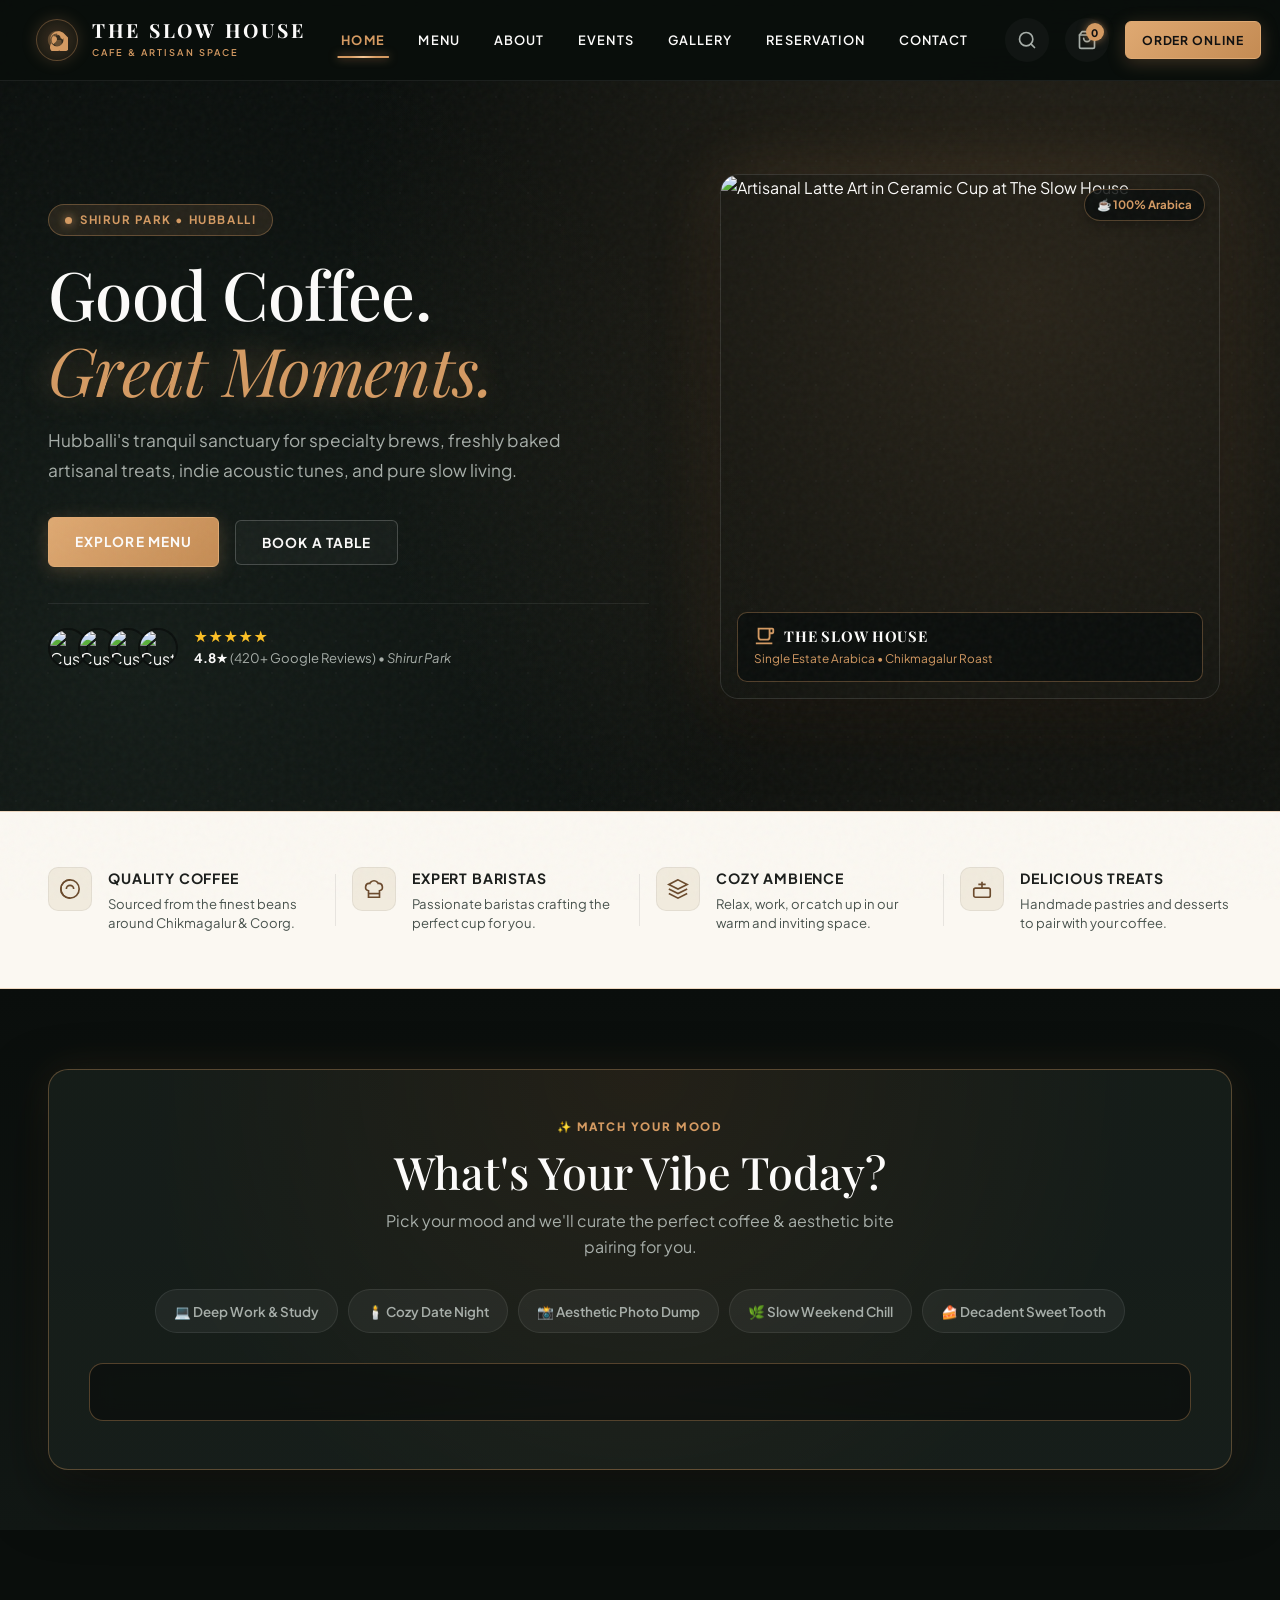
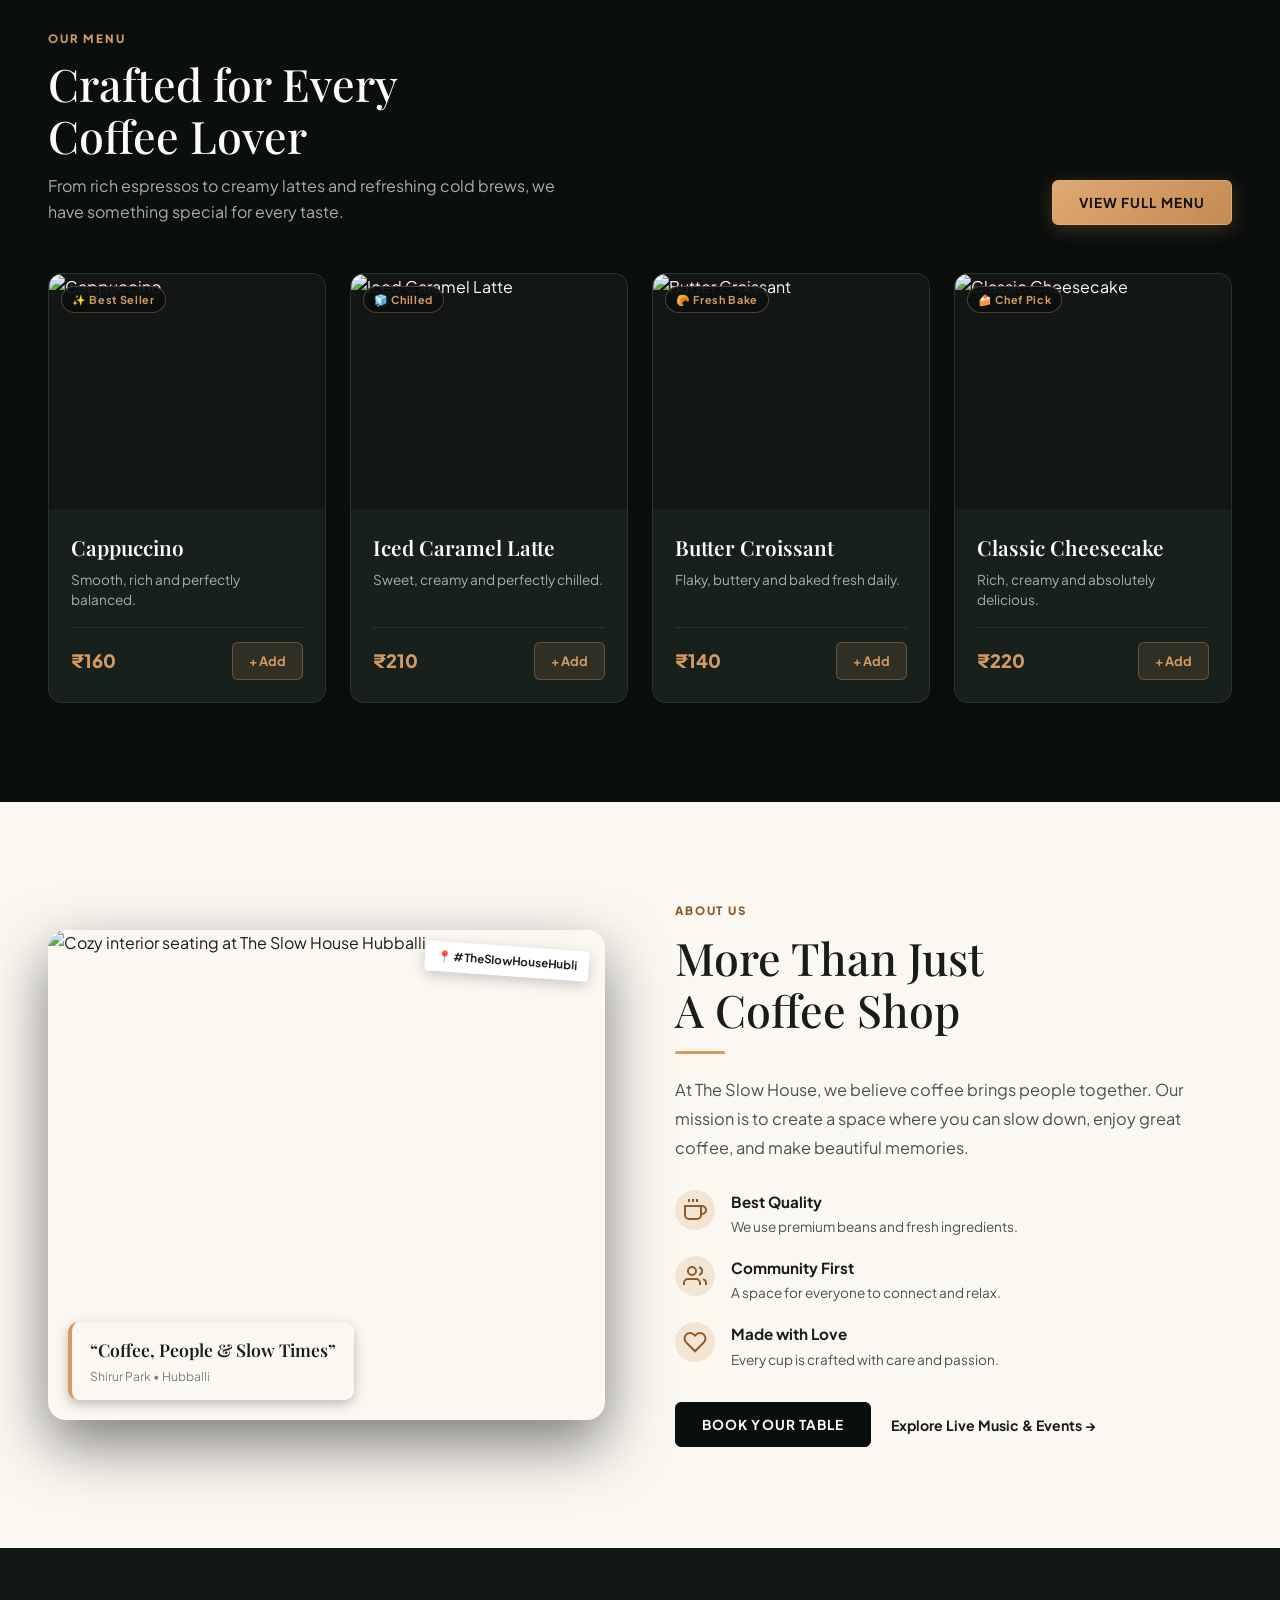
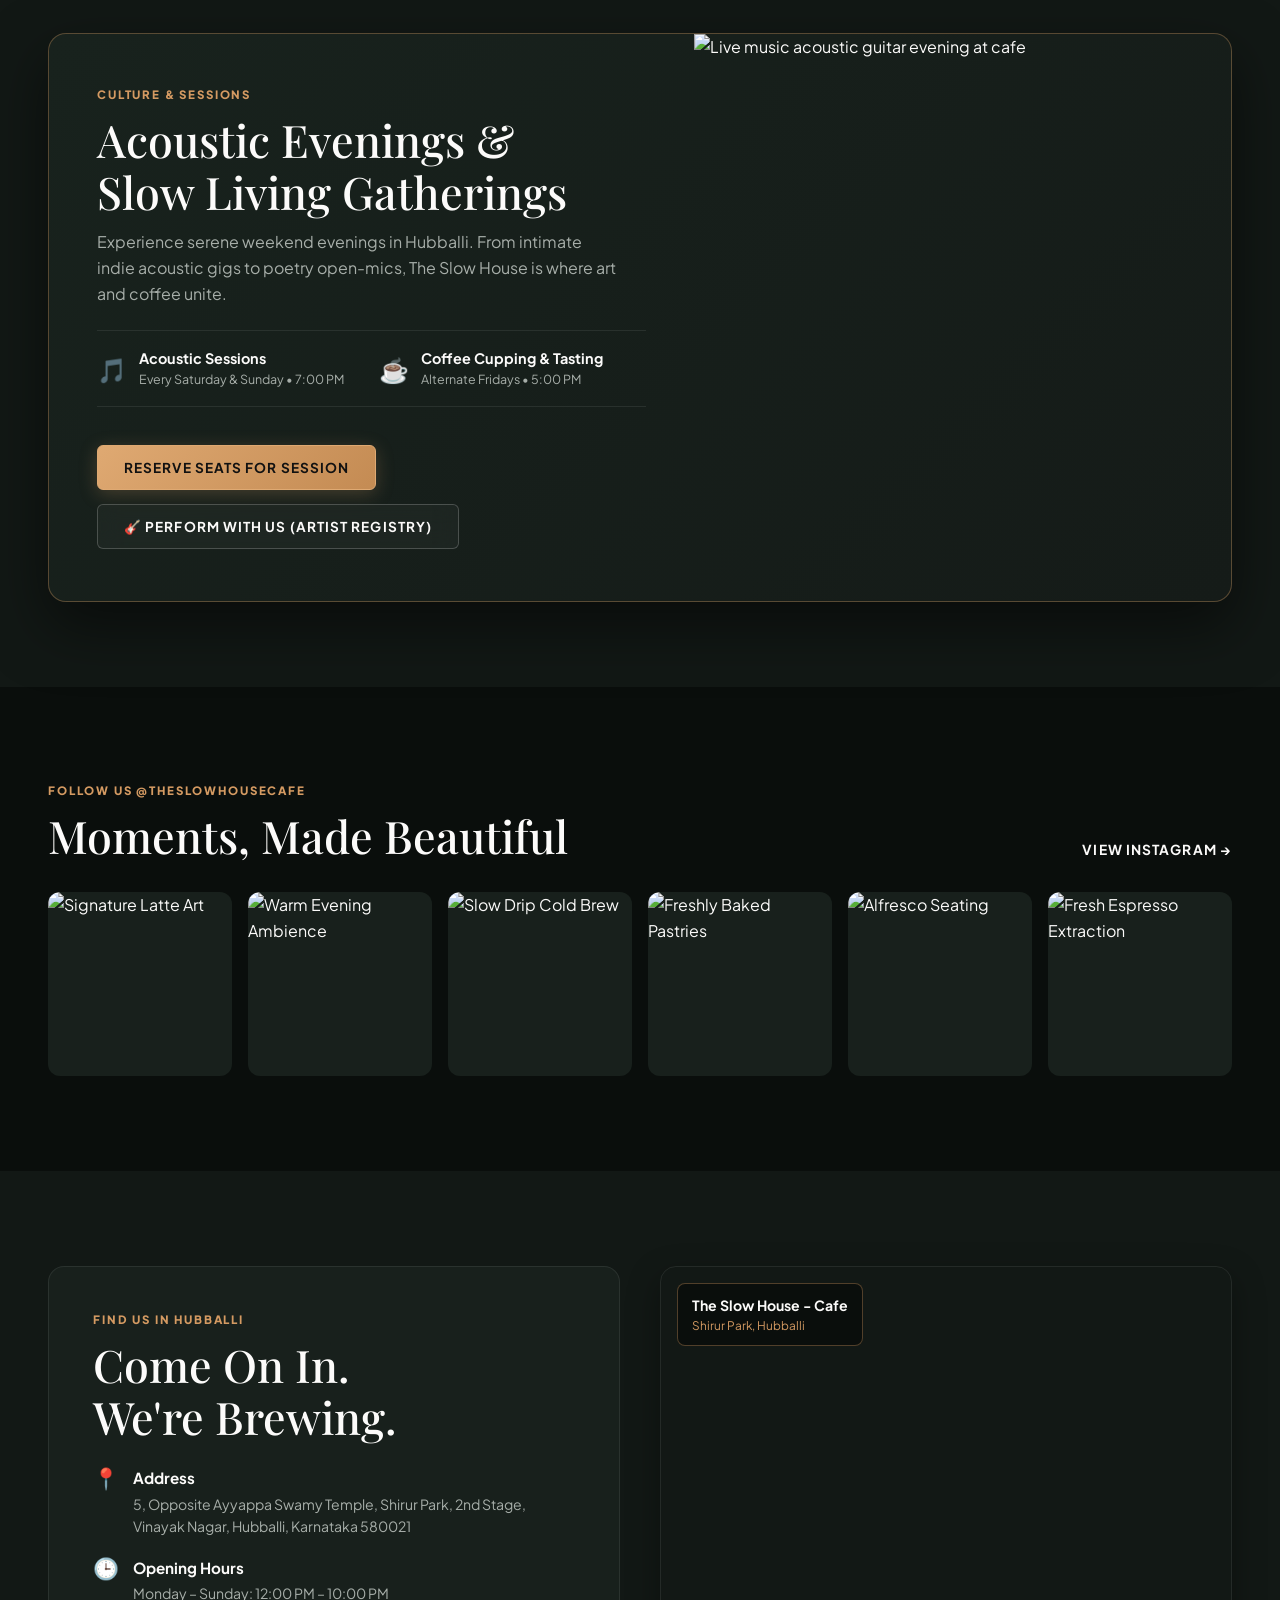
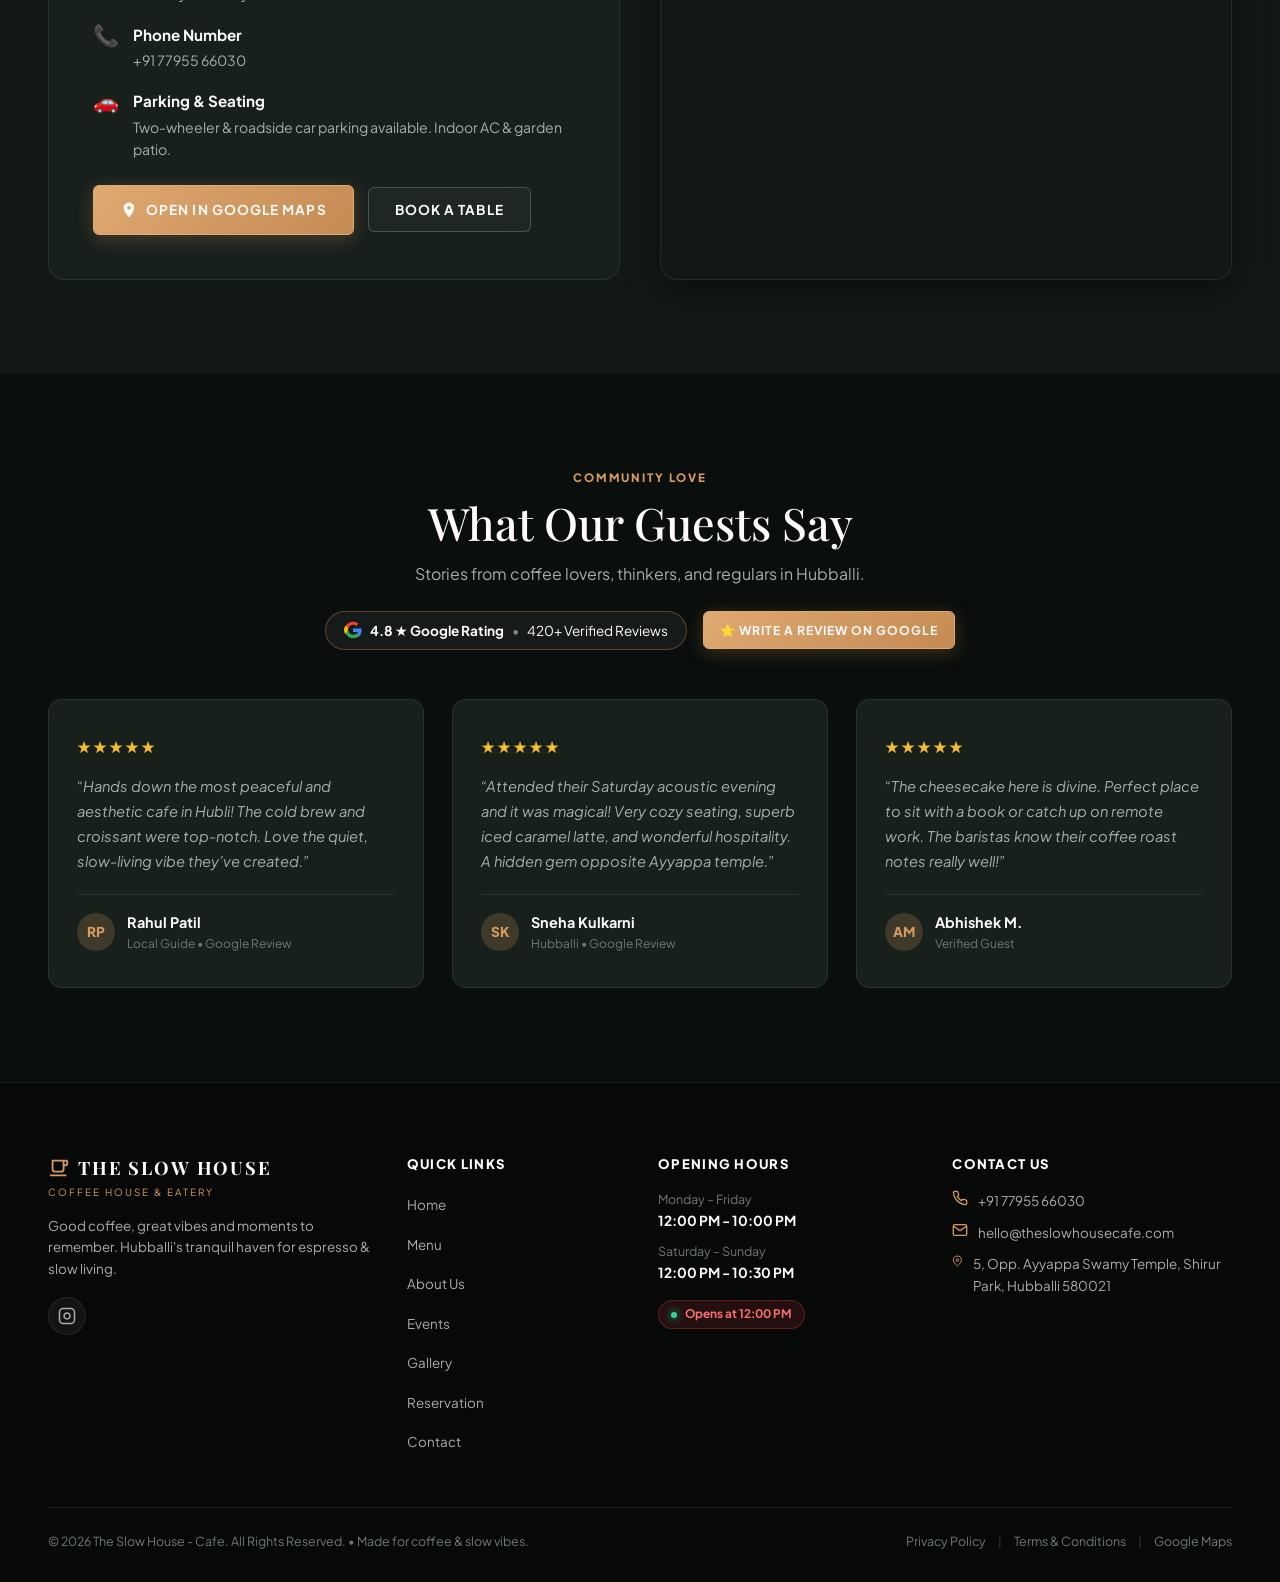
==== commit ad2ced88: "Upgrade mobile hero section with side-by-side CTAs, glowing floating card, and frosted social proof " ====
--- a/index.html
+++ b/index.html
@@ -121,7 +121,7 @@
       <div class="hero-content reveal-on-scroll">
         <div class="hero-badge badge-shimmer">
           <span class="pulse-dot"></span>
-          FRESHLY BREWED, ARTISANALLY CRAFTED
+          SHIRUR PARK • HUBBALLI
         </div>
         
         <h1 class="hero-title">
@@ -130,12 +130,12 @@
         </h1>
         
         <p class="hero-description">
-          Step into The Slow House, where every cup is crafted with passion and every moment is made for you to enjoy. Hubballi's calm sanctuary for aesthetic afternoons, indie tunes, and pure slow living.
+          Hubballi's tranquil sanctuary for specialty brews, freshly baked artisanal treats, indie acoustic tunes, and pure slow living.
         </p>
 
         <div class="hero-actions">
           <a href="#menu" class="btn btn-accent hover-glow">EXPLORE MENU</a>
-          <button class="btn btn-outline hover-glow" onclick="openReservationModal()">RESERVE A TABLE</button>
+          <button class="btn btn-outline hover-glow" onclick="openReservationModal()">BOOK A TABLE</button>
         </div>
 
         <!-- Social Proof Widget -->
@@ -147,10 +147,8 @@
             <img src="https://images.unsplash.com/photo-1500648767791-00dcc994a43e?w=100&auto=format&fit=crop&q=80" alt="Customer avatar" class="avatar-img">
           </div>
           <div class="rating-info">
-            <div class="stars">
-              ★★★★★
-            </div>
-            <span class="rating-text"><strong>4.8</strong> (420+ Google Reviews) • <em>Hubballi Vibe</em></span>
+            <div class="stars">★★★★★</div>
+            <span class="rating-text"><strong>4.8★</strong> (420+ Google Reviews) • <em>Shirur Park</em></span>
           </div>
         </div>
       </div>
--- a/styles.css
+++ b/styles.css
@@ -2589,139 +2589,363 @@
 
 /* 3. Mobile Devices & Small Tablets (768px and down) */
 @media (max-width: 768px) {
+  html, body {
+    overflow-x: hidden !important;
+    width: 100% !important;
+    position: relative;
+  }
+
+  .container {
+    padding-left: 18px;
+    padding-right: 18px;
+    width: 100%;
+    max-width: 100%;
+    box-sizing: border-box;
+  }
+
+  /* Mobile Header */
+  .site-header {
+    width: 100%;
+    max-width: 100vw;
+  }
+
+  .header-container {
+    height: 66px;
+    padding: 0 16px;
+    gap: 8px;
+  }
+
   .desktop-nav {
-    display: none;
-  }
-  
+    display: none !important;
+  }
+
+  .brand-logo {
+    gap: 10px;
+  }
+
+  .logo-mark {
+    width: 36px;
+    height: 36px;
+  }
+
+  .logo-mark svg {
+    width: 19px;
+    height: 19px;
+  }
+
+  .logo-title {
+    font-size: 1.02rem;
+    letter-spacing: 0.1em;
+  }
+
+  .logo-subtitle {
+    font-size: 0.52rem;
+    letter-spacing: 0.16em;
+  }
+
+  .header-actions {
+    gap: 6px;
+  }
+
+  .header-actions .btn {
+    display: none !important; /* Hide Order Online in top bar to prevent mobile overflow */
+  }
+
+  .icon-btn {
+    min-width: 38px;
+    min-height: 38px;
+    padding: 8px;
+  }
+
   .mobile-toggle {
     display: flex;
-  }
-  
+    width: 38px;
+    height: 38px;
+    padding: 8px;
+  }
+
+  /* Improved Mobile Hero Section */
+  .hero-section {
+    padding: 24px 0 40px;
+    min-height: auto;
+    background: radial-gradient(circle at 50% 10%, rgba(212, 154, 98, 0.16) 0%, transparent 65%),
+                var(--bg-dark);
+  }
+
   .hero-container {
     grid-template-columns: 1fr;
-    gap: 36px;
+    gap: 22px;
     text-align: center;
   }
-  
-  .hero-badge,
-  .hero-description,
-  .hero-rating-widget {
-    margin-left: auto;
-    margin-right: auto;
-  }
-  
+
+  .hero-badge {
+    font-size: 0.65rem;
+    padding: 5px 14px;
+    margin: 0 auto 14px;
+    letter-spacing: 0.12em;
+    background-color: rgba(212, 154, 98, 0.15);
+    border-color: var(--accent-gold-border);
+  }
+
+  .hero-title {
+    font-size: clamp(2.3rem, 9vw, 3rem);
+    line-height: 1.12;
+    margin-bottom: 12px;
+    letter-spacing: -0.01em;
+  }
+
+  .hero-description {
+    font-size: 0.9rem;
+    line-height: 1.6;
+    margin: 0 auto 20px;
+    max-width: 90%;
+    color: var(--text-light-secondary);
+  }
+
   .hero-actions {
-    justify-content: center;
-    flex-direction: column;
+    display: grid;
+    grid-template-columns: 1.15fr 1fr;
+    gap: 10px;
     width: 100%;
-  }
-  
+    max-width: 360px;
+    margin: 0 auto 20px;
+  }
+
   .hero-actions .btn {
     width: 100%;
-  }
-  
+    padding: 12px 14px;
+    font-size: 0.78rem;
+    letter-spacing: 0.06em;
+    min-height: 44px;
+    white-space: nowrap;
+  }
+
   .hero-rating-widget {
+    display: flex;
+    flex-direction: row;
+    align-items: center;
     justify-content: center;
-    flex-wrap: wrap;
-  }
-  
+    gap: 10px;
+    padding: 8px 16px;
+    background: rgba(255, 255, 255, 0.04);
+    border: 1px solid var(--accent-gold-border);
+    border-radius: 100px;
+    margin: 0 auto 22px;
+    width: fit-content;
+    max-width: 95%;
+    backdrop-filter: blur(10px);
+  }
+
+  .avatar-stack {
+    display: flex;
+  }
+
+  .avatar-img {
+    width: 26px;
+    height: 26px;
+    margin-left: -7px;
+  }
+
+  .avatar-img:first-child {
+    margin-left: 0;
+  }
+
+  .rating-info {
+    display: flex;
+    flex-direction: row;
+    align-items: center;
+    gap: 6px;
+    text-align: left;
+  }
+
+  .stars {
+    font-size: 0.8rem;
+    letter-spacing: 1px;
+  }
+
+  .rating-text {
+    font-size: 0.74rem;
+    margin-top: 0;
+    white-space: nowrap;
+  }
+
+  .hero-visual {
+    width: 100%;
+    max-width: 320px;
+    margin: 0 auto;
+    position: relative;
+  }
+
+  .hero-visual::before {
+    content: '';
+    position: absolute;
+    inset: -15px;
+    border-radius: 50%;
+    background: radial-gradient(circle, rgba(212, 154, 98, 0.25) 0%, transparent 70%);
+    filter: blur(25px);
+    z-index: 0;
+    pointer-events: none;
+  }
+
+  .hero-image-wrapper {
+    position: relative;
+    z-index: 1;
+    aspect-ratio: 1 / 1;
+    border-radius: 18px;
+    border: 1px solid var(--accent-gold-border);
+    box-shadow: 0 16px 40px rgba(0,0,0,0.8), 0 0 35px rgba(212, 154, 98, 0.2);
+    animation: heroFloatMobile 6s ease-in-out infinite;
+  }
+
+  @keyframes heroFloatMobile {
+    0%, 100% { transform: translateY(0); }
+    50% { transform: translateY(-5px); }
+  }
+
+  .steam-container {
+    top: 8%;
+    left: 40%;
+  }
+
+  .hero-aesthetic-sticker {
+    top: 10px;
+    right: 10px;
+    font-size: 0.66rem;
+    padding: 4px 10px;
+    background: rgba(10, 14, 12, 0.85);
+  }
+
+  .hero-badge-overlay {
+    bottom: 12px;
+    left: 12px;
+    right: 12px;
+    padding: 10px 14px;
+  }
+
+  .overlay-brand {
+    font-size: 0.85rem;
+  }
+
+  .hero-badge-overlay p {
+    font-size: 0.7rem;
+  }
+
+  .overlay-brand {
+    font-size: 0.85rem;
+  }
+
+  .hero-badge-overlay p {
+    font-size: 0.7rem;
+  }
+
+  /* Other Mobile Sections */
   .features-grid {
     grid-template-columns: 1fr;
-    gap: 24px;
-  }
-  
+    gap: 20px;
+  }
+
   .feature-card::after {
     display: none;
   }
-  
+
   .vibe-chips-wrapper {
     flex-direction: column;
     align-items: stretch;
   }
-  
+
   .vibe-chip {
     width: 100%;
     text-align: center;
   }
-  
+
   .vibe-result-card {
     grid-template-columns: 1fr;
   }
-  
+
   .vibe-result-img {
-    height: 200px;
-  }
-  
+    height: 190px;
+  }
+
   .menu-header-row {
     flex-direction: column;
     align-items: flex-start;
-  }
-  
+    gap: 16px;
+  }
+
   .curated-menu-grid {
     grid-template-columns: 1fr;
   }
-  
+
   .about-grid {
     grid-template-columns: 1fr;
-    gap: 40px;
-  }
-  
+    gap: 36px;
+  }
+
   .about-action {
     flex-direction: column;
     align-items: stretch;
     width: 100%;
   }
-  
+
   .about-action .btn {
     width: 100%;
   }
-  
+
   .events-card-wrapper {
     grid-template-columns: 1fr;
   }
-  
+
   .events-visual {
-    height: 240px;
-  }
-  
+    height: 220px;
+  }
+
   .events-meta-grid {
     grid-template-columns: 1fr;
   }
-  
+
+  .events-actions-row {
+    flex-direction: column;
+    width: 100%;
+  }
+
+  .events-actions-row .btn {
+    width: 100%;
+  }
+
   .moments-grid {
     grid-template-columns: repeat(2, 1fr);
   }
-  
+
   .visit-grid {
     grid-template-columns: 1fr;
   }
-  
+
   .visit-buttons {
     flex-direction: column;
     width: 100%;
   }
-  
+
   .visit-buttons .btn {
     width: 100%;
   }
-  
+
   .reviews-grid {
     grid-template-columns: 1fr;
   }
-  
+
   .modal-menu-grid {
     grid-template-columns: 1fr;
   }
-  
+
   .form-row {
     grid-template-columns: 1fr;
   }
-  
+
   .footer-grid {
     grid-template-columns: 1fr;
     gap: 32px;
   }
-  
+
   .footer-bottom {
     flex-direction: column;
     text-align: center;
@@ -2731,15 +2955,12 @@
 
 /* 4. Ultra Small Phones (Under 380px) */
 @media (max-width: 380px) {
-  .header-actions .btn {
-    display: none;
-  }
-  
+  .logo-title {
+    font-size: 0.92rem;
+  }
+
   .moments-grid {
     grid-template-columns: 1fr;
   }
-  
-  .logo-title {
-    font-size: 0.95rem;
-  }
-}
+}
+
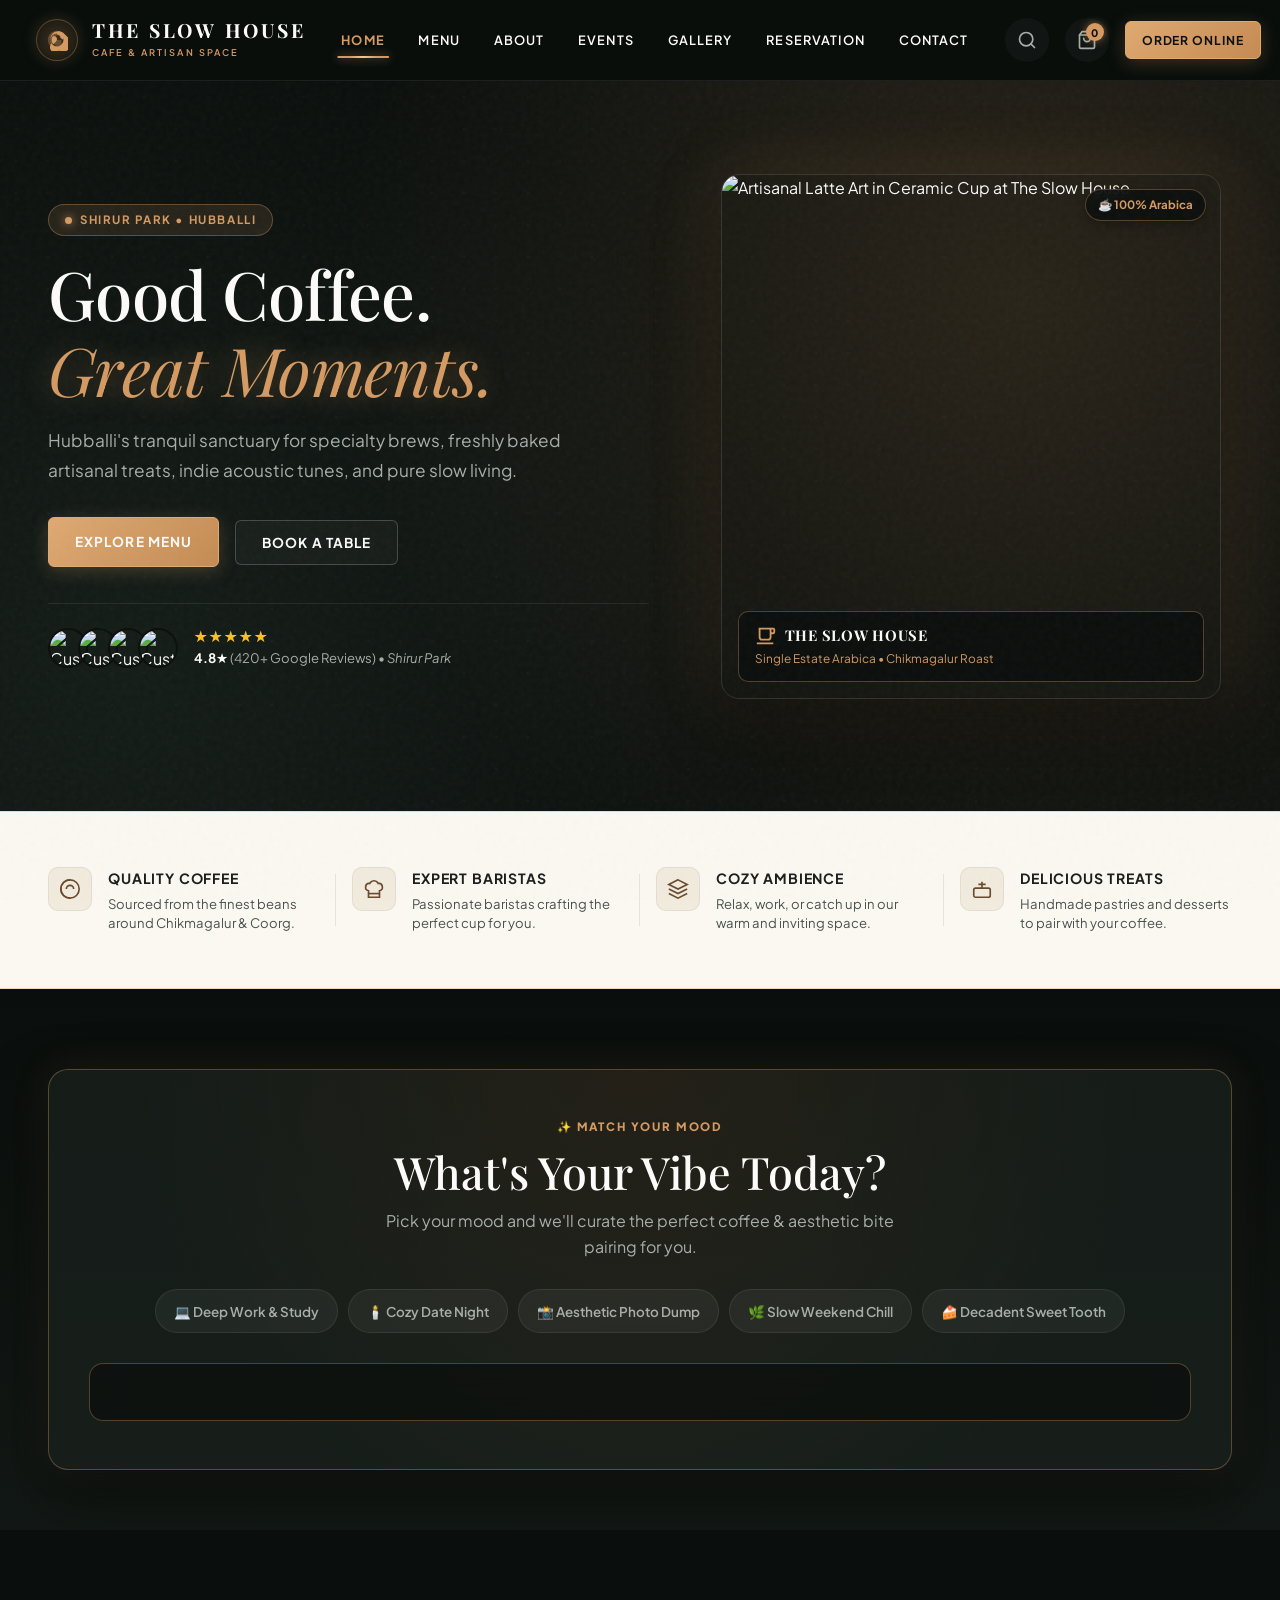
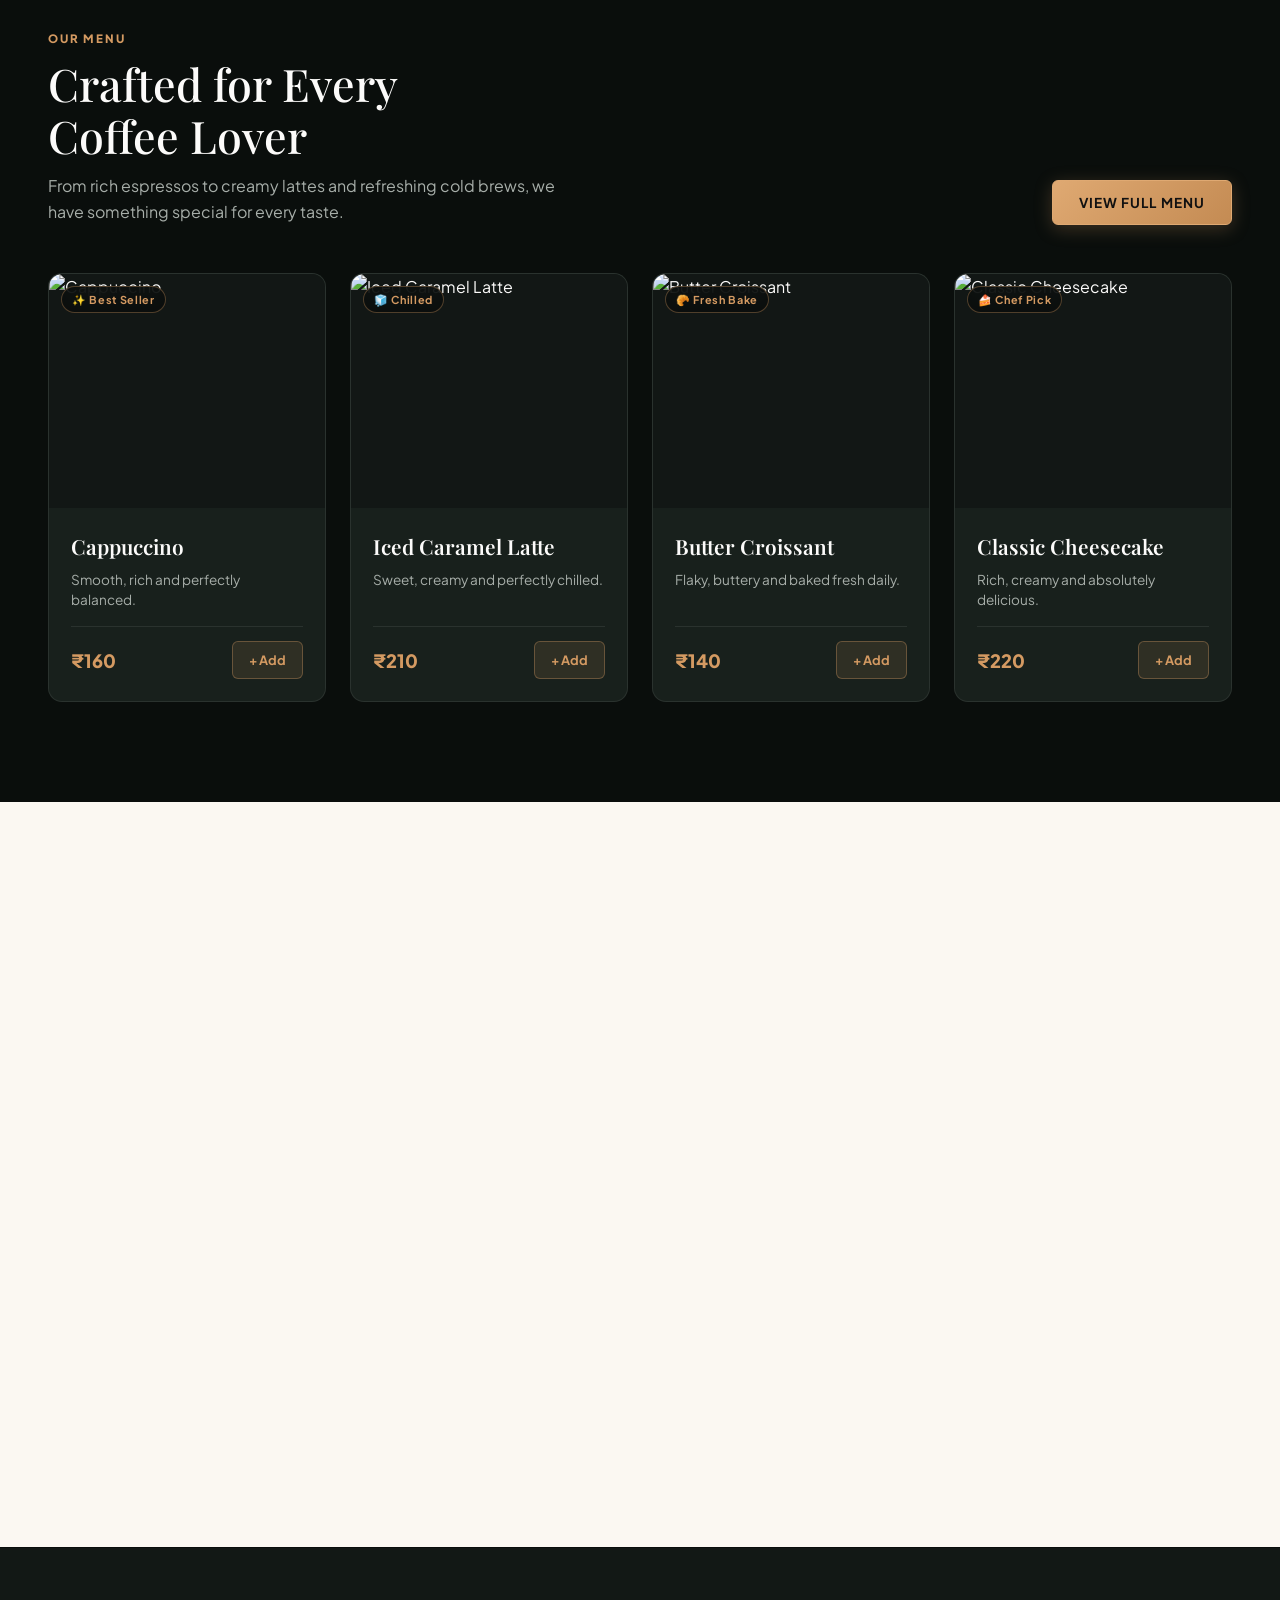
==== commit 6a48edf1: "perf(ui): reduce rendering resource usage" ====
--- a/index.html
+++ b/index.html
@@ -141,10 +141,10 @@
         <!-- Social Proof Widget -->
         <div class="hero-rating-widget">
           <div class="avatar-stack">
-            <img src="https://images.unsplash.com/photo-1534528741775-53994a69daeb?w=100&auto=format&fit=crop&q=80" alt="Customer avatar" class="avatar-img">
-            <img src="https://images.unsplash.com/photo-1507003211169-0a1dd7228f2d?w=100&auto=format&fit=crop&q=80" alt="Customer avatar" class="avatar-img">
-            <img src="https://images.unsplash.com/photo-1494790108377-be9c29b29330?w=100&auto=format&fit=crop&q=80" alt="Customer avatar" class="avatar-img">
-            <img src="https://images.unsplash.com/photo-1500648767791-00dcc994a43e?w=100&auto=format&fit=crop&q=80" alt="Customer avatar" class="avatar-img">
+            <img src="https://images.unsplash.com/photo-1534528741775-53994a69daeb?w=100&auto=format&fit=crop&q=80" alt="Customer avatar" class="avatar-img" decoding="async">
+            <img src="https://images.unsplash.com/photo-1507003211169-0a1dd7228f2d?w=100&auto=format&fit=crop&q=80" alt="Customer avatar" class="avatar-img" decoding="async">
+            <img src="https://images.unsplash.com/photo-1494790108377-be9c29b29330?w=100&auto=format&fit=crop&q=80" alt="Customer avatar" class="avatar-img" decoding="async">
+            <img src="https://images.unsplash.com/photo-1500648767791-00dcc994a43e?w=100&auto=format&fit=crop&q=80" alt="Customer avatar" class="avatar-img" decoding="async">
           </div>
           <div class="rating-info">
             <div class="stars">★★★★★</div>
@@ -170,7 +170,7 @@
             </svg>
           </div>
 
-          <img src="https://images.unsplash.com/photo-1514432324607-a09d9b4aefdd?w=800&auto=format&fit=crop&q=85" alt="Artisanal Latte Art in Ceramic Cup at The Slow House" class="hero-main-img">
+          <img src="https://images.unsplash.com/photo-1514432324607-a09d9b4aefdd?w=800&auto=format&fit=crop&q=85" alt="Artisanal Latte Art in Ceramic Cup at The Slow House" class="hero-main-img" decoding="async" fetchpriority="high">
           
           <!-- Aesthetic floating badge -->
           <div class="hero-aesthetic-sticker">
@@ -317,7 +317,7 @@
         <!-- Item 1: Cappuccino -->
         <div class="menu-item-card tilt-element reveal-on-scroll stagger-1">
           <div class="item-img-container">
-            <img src="https://images.unsplash.com/photo-1572442388796-11668a67e53d?w=600&auto=format&fit=crop&q=80" alt="Cappuccino" class="item-img">
+            <img src="https://images.unsplash.com/photo-1572442388796-11668a67e53d?w=600&auto=format&fit=crop&q=80" alt="Cappuccino" class="item-img" loading="lazy" decoding="async">
             <span class="aesthetic-pill-tag">✨ Best Seller</span>
           </div>
           <div class="item-details">
@@ -335,7 +335,7 @@
         <!-- Item 2: Iced Caramel Latte -->
         <div class="menu-item-card tilt-element reveal-on-scroll stagger-2">
           <div class="item-img-container">
-            <img src="https://images.unsplash.com/photo-1517701550927-30cf4ba1dba5?w=600&auto=format&fit=crop&q=80" alt="Iced Caramel Latte" class="item-img">
+            <img src="https://images.unsplash.com/photo-1517701550927-30cf4ba1dba5?w=600&auto=format&fit=crop&q=80" alt="Iced Caramel Latte" class="item-img" loading="lazy" decoding="async">
             <span class="aesthetic-pill-tag">🧊 Chilled</span>
           </div>
           <div class="item-details">
@@ -353,7 +353,7 @@
         <!-- Item 3: Butter Croissant -->
         <div class="menu-item-card tilt-element reveal-on-scroll stagger-3">
           <div class="item-img-container">
-            <img src="https://images.unsplash.com/photo-1555507036-ab1f4038808a?w=600&auto=format&fit=crop&q=80" alt="Butter Croissant" class="item-img">
+            <img src="https://images.unsplash.com/photo-1555507036-ab1f4038808a?w=600&auto=format&fit=crop&q=80" alt="Butter Croissant" class="item-img" loading="lazy" decoding="async">
             <span class="aesthetic-pill-tag">🥐 Fresh Bake</span>
           </div>
           <div class="item-details">
@@ -371,7 +371,7 @@
         <!-- Item 4: Classic Cheesecake -->
         <div class="menu-item-card tilt-element reveal-on-scroll stagger-4">
           <div class="item-img-container">
-            <img src="https://images.unsplash.com/photo-1533134242443-d4fd215305ad?w=600&auto=format&fit=crop&q=80" alt="Classic Cheesecake" class="item-img">
+            <img src="https://images.unsplash.com/photo-1533134242443-d4fd215305ad?w=600&auto=format&fit=crop&q=80" alt="Classic Cheesecake" class="item-img" loading="lazy" decoding="async">
             <span class="aesthetic-pill-tag">🍰 Chef Pick</span>
           </div>
           <div class="item-details">
@@ -399,7 +399,7 @@
         <!-- Left Image with Atmospheric Cafe Interior & Aesthetic Polaroid badge -->
         <div class="about-image-column reveal-on-scroll">
           <div class="about-image-frame tilt-element">
-            <img src="https://images.unsplash.com/photo-1554118811-1e0d58224f24?w=800&auto=format&fit=crop&q=85" alt="Cozy interior seating at The Slow House Hubballi" class="about-main-img">
+            <img src="https://images.unsplash.com/photo-1554118811-1e0d58224f24?w=800&auto=format&fit=crop&q=85" alt="Cozy interior seating at The Slow House Hubballi" class="about-main-img" loading="lazy" decoding="async">
             <div class="about-badge-card">
               <span class="badge-quote">“Coffee, People & Slow Times”</span>
               <span class="badge-sub">Shirur Park • Hubballi</span>
@@ -511,7 +511,7 @@
           </div>
         </div>
         <div class="events-visual">
-          <img src="https://images.unsplash.com/photo-1511671782779-c97d3d27a1d4?w=800&auto=format&fit=crop&q=80" alt="Live music acoustic guitar evening at cafe" class="events-img">
+          <img src="https://images.unsplash.com/photo-1511671782779-c97d3d27a1d4?w=800&auto=format&fit=crop&q=80" alt="Live music acoustic guitar evening at cafe" class="events-img" loading="lazy" decoding="async">
         </div>
       </div>
     </div>
@@ -537,42 +537,42 @@
       <div class="moments-grid">
         
         <div class="moment-tile reveal-on-scroll stagger-1" onclick="openLightbox('https://images.unsplash.com/photo-1514432324607-a09d9b4aefdd?w=1200&auto=format&fit=crop&q=85', 'Signature Latte Art • Single Estate')">
-          <img src="https://images.unsplash.com/photo-1514432324607-a09d9b4aefdd?w=500&auto=format&fit=crop&q=80" alt="Signature Latte Art" class="moment-img">
+          <img src="https://images.unsplash.com/photo-1514432324607-a09d9b4aefdd?w=500&auto=format&fit=crop&q=80" alt="Signature Latte Art" class="moment-img" loading="lazy" decoding="async">
           <div class="moment-overlay">
             <span class="moment-icon">📷</span>
           </div>
         </div>
 
         <div class="moment-tile reveal-on-scroll stagger-2" onclick="openLightbox('https://images.unsplash.com/photo-1554118811-1e0d58224f24?w=1200&auto=format&fit=crop&q=85', 'Warm Evening Ambience • Shirur Park')">
-          <img src="https://images.unsplash.com/photo-1554118811-1e0d58224f24?w=500&auto=format&fit=crop&q=80" alt="Warm Evening Ambience" class="moment-img">
+          <img src="https://images.unsplash.com/photo-1554118811-1e0d58224f24?w=500&auto=format&fit=crop&q=80" alt="Warm Evening Ambience" class="moment-img" loading="lazy" decoding="async">
           <div class="moment-overlay">
             <span class="moment-icon">📷</span>
           </div>
         </div>
 
         <div class="moment-tile reveal-on-scroll stagger-3" onclick="openLightbox('https://images.unsplash.com/photo-1517701550927-30cf4ba1dba5?w=1200&auto=format&fit=crop&q=85', 'Slow Drip Cold Brew • 18hr Steep')">
-          <img src="https://images.unsplash.com/photo-1517701550927-30cf4ba1dba5?w=500&auto=format&fit=crop&q=80" alt="Slow Drip Cold Brew" class="moment-img">
+          <img src="https://images.unsplash.com/photo-1517701550927-30cf4ba1dba5?w=500&auto=format&fit=crop&q=80" alt="Slow Drip Cold Brew" class="moment-img" loading="lazy" decoding="async">
           <div class="moment-overlay">
             <span class="moment-icon">📷</span>
           </div>
         </div>
 
         <div class="moment-tile reveal-on-scroll stagger-4" onclick="openLightbox('https://images.unsplash.com/photo-1533134242443-d4fd215305ad?w=1200&auto=format&fit=crop&q=85', 'Freshly Baked Pastries • Daily Oven')">
-          <img src="https://images.unsplash.com/photo-1533134242443-d4fd215305ad?w=500&auto=format&fit=crop&q=80" alt="Freshly Baked Pastries" class="moment-img">
+          <img src="https://images.unsplash.com/photo-1533134242443-d4fd215305ad?w=500&auto=format&fit=crop&q=80" alt="Freshly Baked Pastries" class="moment-img" loading="lazy" decoding="async">
           <div class="moment-overlay">
             <span class="moment-icon">📷</span>
           </div>
         </div>
 
         <div class="moment-tile reveal-on-scroll stagger-5" onclick="openLightbox('https://images.unsplash.com/photo-1521017432531-fbd92d768814?w=1200&auto=format&fit=crop&q=85', 'Alfresco Seating & Greenery')">
-          <img src="https://images.unsplash.com/photo-1521017432531-fbd92d768814?w=500&auto=format&fit=crop&q=80" alt="Alfresco Seating" class="moment-img">
+          <img src="https://images.unsplash.com/photo-1521017432531-fbd92d768814?w=500&auto=format&fit=crop&q=80" alt="Alfresco Seating" class="moment-img" loading="lazy" decoding="async">
           <div class="moment-overlay">
             <span class="moment-icon">📷</span>
           </div>
         </div>
 
         <div class="moment-tile reveal-on-scroll stagger-6" onclick="openLightbox('https://images.unsplash.com/photo-1511920170033-f8396924c348?w=1200&auto=format&fit=crop&q=85', 'Fresh Espresso Extraction • Golden Crema')">
-          <img src="https://images.unsplash.com/photo-1511920170033-f8396924c348?w=500&auto=format&fit=crop&q=80" alt="Fresh Espresso Extraction" class="moment-img">
+          <img src="https://images.unsplash.com/photo-1511920170033-f8396924c348?w=500&auto=format&fit=crop&q=80" alt="Fresh Espresso Extraction" class="moment-img" loading="lazy" decoding="async">
           <div class="moment-overlay">
             <span class="moment-icon">📷</span>
           </div>
@@ -630,7 +630,7 @@
           </div>
 
           <div class="visit-buttons">
-            <a href="https://www.google.com/maps/place/The+slow+house-+Cafe/@15.3610736,75.1181613,17z" target="_blank" rel="noopener noreferrer" class="btn btn-accent hover-glow">
+            <a href="https://www.google.com/maps/place/The+slow+house-+Cafe/@15.3610151,75.1182262,953m/data=!3m1!1e3!4m6!3m5!1s0x3bb8d72c493a48c3:0x161ab21d5c85307e!8m2!3d15.3610736!4d75.1181613!16s%2Fg%2F11nc10hhbs?entry=tts" target="_blank" rel="noopener noreferrer" class="btn btn-accent hover-glow">
               <svg viewBox="0 0 24 24" width="18" height="18" fill="currentColor" style="margin-right:8px"><path d="M12 2C8.13 2 5 5.13 5 9c0 5.25 7 13 7 13s7-7.75 7-13c0-3.87-3.13-7-7-7zm0 9.5c-1.38 0-2.5-1.12-2.5-2.5s1.12-2.5 2.5-2.5 2.5 1.12 2.5 2.5-1.12 2.5-2.5 2.5z"/></svg>
               Open in Google Maps
             </a>
@@ -683,7 +683,7 @@
             <span class="review-count-dot">•</span>
             <span>420+ Verified Reviews</span>
           </div>
-          <a href="https://www.google.com/maps/place/The+slow+house-+Cafe/@15.3610736,75.1181613,17z" target="_blank" rel="noopener noreferrer" class="btn btn-accent btn-sm hover-glow">
+          <a href="https://www.google.com/maps/place/The+slow+house-+Cafe/@15.3610151,75.1182262,953m/data=!3m1!1e3!4m6!3m5!1s0x3bb8d72c493a48c3:0x161ab21d5c85307e!8m2!3d15.3610736!4d75.1181613!16s%2Fg%2F11nc10hhbs?entry=tts" target="_blank" rel="noopener noreferrer" class="btn btn-accent btn-sm hover-glow">
             ⭐ Write a Review on Google
           </a>
         </div>
@@ -815,11 +815,11 @@
       <div class="footer-bottom">
         <p class="copyright">© 2026 The Slow House - Cafe. All Rights Reserved. • Made for coffee & slow vibes.</p>
         <div class="footer-legal">
-          <a href="#">Privacy Policy</a>
+          <a href="privacy.html">Privacy Policy</a>
           <span class="sep">|</span>
-          <a href="#">Terms & Conditions</a>
+          <a href="terms.html">Terms & Conditions</a>
           <span class="sep">|</span>
-          <a href="https://www.google.com/maps/place/The+slow+house-+Cafe/@15.3610736,75.1181613,17z" target="_blank" rel="noopener">Google Maps</a>
+          <a href="https://www.google.com/maps/place/The+slow+house-+Cafe/@15.3610151,75.1182262,953m/data=!3m1!1e3!4m6!3m5!1s0x3bb8d72c493a48c3:0x161ab21d5c85307e!8m2!3d15.3610736!4d75.1181613!16s%2Fg%2F11nc10hhbs?entry=tts" target="_blank" rel="noopener">Google Maps</a>
         </div>
       </div>
 
--- a/styles.css
+++ b/styles.css
@@ -124,10 +124,12 @@
 
 .scroll-progress-bar {
   height: 100%;
-  width: 0%;
+  width: 100%;
   background: linear-gradient(90deg, #d49a62 0%, #f3c293 50%, #d49a62 100%);
   box-shadow: 0 0 10px rgba(212, 154, 98, 0.8);
-  transition: width 0.1s ease-out;
+  transform: scaleX(0);
+  transform-origin: left;
+  will-change: transform;
 }
 
 /* Ambient Grain & Glow Blobs */
@@ -142,7 +144,6 @@
 .ambient-glow {
   position: fixed;
   border-radius: 50%;
-  filter: blur(120px);
   pointer-events: none;
   z-index: 0;
   opacity: 0.35;
@@ -179,17 +180,13 @@
 .reveal-on-scroll {
   opacity: 0;
   transform: translateY(36px) scale(0.98);
-  filter: blur(5px);
   transition: opacity 0.8s var(--ease-out-expo), 
-              transform 0.8s var(--ease-out-expo), 
-              filter 0.8s var(--ease-out-expo);
-  will-change: opacity, transform, filter;
+              transform 0.8s var(--ease-out-expo);
 }
 
 .reveal-on-scroll.is-revealed {
   opacity: 1;
   transform: translateY(0) scale(1);
-  filter: blur(0);
 }
 
 .delay-1 { transition-delay: 0.15s; }
@@ -204,7 +201,12 @@
 /* 3D Tilt Card Effect */
 .tilt-element {
   transition: transform 0.4s var(--ease-out-expo), box-shadow 0.4s var(--ease-out-expo);
-  transform-style: preserve-3d;
+}
+
+@media (hover: hover) and (pointer: fine) {
+  .tilt-element:hover {
+    transform: translateY(-4px) scale(1.01);
+  }
 }
 
 /* Container */
@@ -217,6 +219,19 @@
   padding-right: clamp(16px, 4vw, 28px);
   position: relative;
   z-index: 1;
+}
+
+.features-section,
+.vibe-finder-section,
+.menu-section,
+.about-section,
+.events-section,
+.gallery-section,
+.visit-section,
+.reviews-section,
+.site-footer {
+  content-visibility: auto;
+  contain-intrinsic-size: auto 800px;
 }
 
 /* ==========================================================================
@@ -2008,120 +2023,173 @@
    MODALS & DRAWERS (Mobile-First Responsive Modals)
    ========================================================================== */
 .modal-dialog {
+  border: 1px solid var(--accent-gold-border);
+  background-color: var(--bg-dark-surface);
+  border-radius: 20px;
+  padding: clamp(26px, 4.5vw, 42px);
+  margin: auto;
+  position: fixed;
+  inset: 0;
+  width: min(620px, calc(100vw - 36px));
+  max-width: calc(100vw - 36px);
+  max-height: 88vh;
+  max-height: 88dvh;
+  overflow-y: auto;
+  overflow-x: hidden;
+  color: var(--text-light-primary);
+  box-shadow: var(--shadow-lg), 0 0 80px rgba(0, 0, 0, 0.95);
+  outline: none;
+  -webkit-overflow-scrolling: touch;
+  box-sizing: border-box;
+  z-index: 2500;
+}
+
+.modal-dialog::backdrop {
+  background: rgba(0, 0, 0, 0.85);
+  backdrop-filter: blur(16px);
+  -webkit-backdrop-filter: blur(16px);
+}
+
+.modal-inner {
+  width: 100%;
+  padding: 0;
+  margin: 0;
+  background: transparent;
   border: none;
-  background: transparent;
-  padding: 0;
-  margin: auto;
+  box-shadow: none;
+  box-sizing: border-box;
+  overflow: visible;
+  position: relative;
+}
+
+.modal-narrow {
   width: 100%;
-  max-width: 95vw;
-  max-height: 90vh;
-}
-
-.modal-dialog::backdrop {
-  background: rgba(0, 0, 0, 0.82);
-  backdrop-filter: blur(14px);
-}
-
-.modal-inner {
-  background-color: var(--bg-dark-surface);
-  border: 1px solid var(--accent-gold-border);
-  border-radius: 16px;
-  padding: clamp(20px, 4vw, 36px);
-  color: var(--text-light-primary);
-  max-height: 85vh;
-  overflow-y: auto;
-  box-shadow: var(--shadow-lg), 0 0 60px rgba(0, 0, 0, 0.8);
-  -webkit-overflow-scrolling: touch;
-}
-
-.modal-narrow {
-  width: min(520px, 95vw);
+}
+
+.menu-modal.modal-dialog {
+  width: min(980px, calc(100vw - 36px));
+  max-width: calc(100vw - 36px);
 }
 
 .menu-modal .modal-inner {
-  width: min(960px, 95vw);
+  width: 100%;
 }
 
 .modal-header {
   display: flex;
-  align-items: flex-start;
-  justify-content: space-between;
-  margin-bottom: 20px;
-  gap: 16px;
+  flex-direction: column;
+  align-items: center;
+  text-align: center;
+  margin-bottom: 26px;
+  position: relative;
+  width: 100%;
 }
 
 .modal-tag {
-  font-size: 0.68rem;
+  font-size: 0.72rem;
   font-weight: 800;
-  letter-spacing: 0.14em;
+  letter-spacing: 0.16em;
   color: var(--accent-gold);
   text-transform: uppercase;
+  margin-bottom: 6px;
+  display: inline-block;
 }
 
 .modal-title {
   font-family: var(--font-serif);
-  font-size: clamp(1.4rem, 3.5vw, 1.8rem);
+  font-size: clamp(1.6rem, 4vw, 2.1rem);
   font-weight: 500;
   color: var(--text-light-primary);
-  margin-top: 4px;
+  line-height: 1.2;
 }
 
 .modal-close-btn {
+  position: absolute;
+  top: -8px;
+  right: -6px;
   background: transparent;
   border: none;
   color: var(--text-light-secondary);
-  font-size: 2rem;
+  font-size: 1.8rem;
   cursor: pointer;
-  line-height: 1;
-  min-width: 44px;
-  min-height: 44px;
+  width: 40px;
+  height: 40px;
   display: flex;
   align-items: center;
   justify-content: center;
   padding: 0;
-  transition: color var(--transition-fast);
+  border-radius: 50%;
+  transition: all var(--transition-fast);
 }
 
 .modal-close-btn:hover {
   color: var(--accent-gold);
+  background: rgba(255, 255, 255, 0.06);
+  transform: rotate(90deg);
 }
 
 /* Form Styles */
 .reservation-form {
   display: flex;
   flex-direction: column;
-  gap: 16px;
+  gap: 18px;
+  width: 100%;
 }
 
 .form-row {
   display: grid;
   grid-template-columns: 1fr 1fr;
-  gap: 14px;
+  gap: 16px;
+  width: 100%;
+}
+
+@media (max-width: 560px) {
+  .form-row {
+    grid-template-columns: 1fr;
+    gap: 14px;
+  }
 }
 
 .form-group {
   display: flex;
   flex-direction: column;
-  gap: 6px;
+  gap: 7px;
+  width: 100%;
 }
 
 .form-group label {
-  font-size: 0.8rem;
-  font-weight: 700;
-  color: var(--text-light-secondary);
+  font-size: 0.84rem;
+  font-weight: 600;
+  color: #f2ede4;
+  letter-spacing: 0.02em;
 }
 
 .form-group input,
 .form-group select,
 .form-group textarea {
-  background-color: var(--bg-dark-card);
-  border: 1px solid var(--border-dark);
-  border-radius: 8px;
-  padding: 12px 14px;
-  color: var(--text-light-primary);
-  font-size: 0.9rem;
-  min-height: 44px;
-  transition: border-color var(--transition-fast);
+  width: 100%;
+  box-sizing: border-box;
+  background-color: #141c18;
+  border: 1px solid rgba(212, 154, 98, 0.35);
+  border-radius: 10px;
+  padding: 13px 16px;
+  color: #ffffff;
+  font-size: 0.92rem;
+  min-height: 48px;
+  color-scheme: dark;
+  transition: all var(--transition-fast);
+}
+
+.form-group input::placeholder,
+.form-group textarea::placeholder {
+  color: #8c9791;
+  opacity: 1;
+}
+
+.form-group select option {
+  background-color: #141c18;
+  color: #ffffff;
+  padding: 10px;
 }
 
 .form-group input:focus,
@@ -2129,14 +2197,25 @@
 .form-group textarea:focus {
   outline: none;
   border-color: var(--accent-gold);
-  box-shadow: 0 0 10px rgba(212, 154, 98, 0.2);
+  background-color: #18221d;
+  box-shadow: 0 0 14px rgba(212, 154, 98, 0.35);
+}
+
+.reservation-form .btn {
+  width: 100%;
+  min-height: 50px;
+  font-size: 0.88rem;
+  letter-spacing: 0.1em;
+  font-weight: 700;
+  margin-top: 6px;
 }
 
 .form-subnote {
-  font-size: 0.76rem;
-  color: var(--text-light-muted);
+  font-size: 0.82rem;
+  color: #a4aea8;
   text-align: center;
-  margin-top: 8px;
+  margin-top: 10px;
+  line-height: 1.5;
 }
 
 /* Menu Modal Tabs & Grid */
@@ -2933,6 +3012,27 @@
     grid-template-columns: 1fr;
   }
 
+  .modal-dialog {
+    width: calc(100vw - 28px) !important;
+    max-width: calc(100vw - 28px) !important;
+    margin: auto !important;
+    position: fixed !important;
+    inset: 0 !important;
+    padding: 22px 18px !important;
+    border-radius: 16px !important;
+    box-sizing: border-box !important;
+  }
+
+  .modal-inner {
+    width: 100% !important;
+    max-width: 100% !important;
+    margin: 0 !important;
+    padding: 0 !important;
+    background: transparent !important;
+    border: none !important;
+    box-shadow: none !important;
+  }
+
   .modal-menu-grid {
     grid-template-columns: 1fr;
   }
@@ -2964,3 +3064,23 @@
   }
 }
 
+@media (prefers-reduced-motion: reduce) {
+  html {
+    scroll-behavior: auto;
+  }
+
+  *, *::before, *::after {
+    animation-duration: 0.01ms !important;
+    animation-iteration-count: 1 !important;
+    transition-duration: 0.01ms !important;
+  }
+
+  .reveal-on-scroll {
+    opacity: 1;
+    transform: none;
+  }
+
+  .tilt-element:hover {
+    transform: none;
+  }
+}
